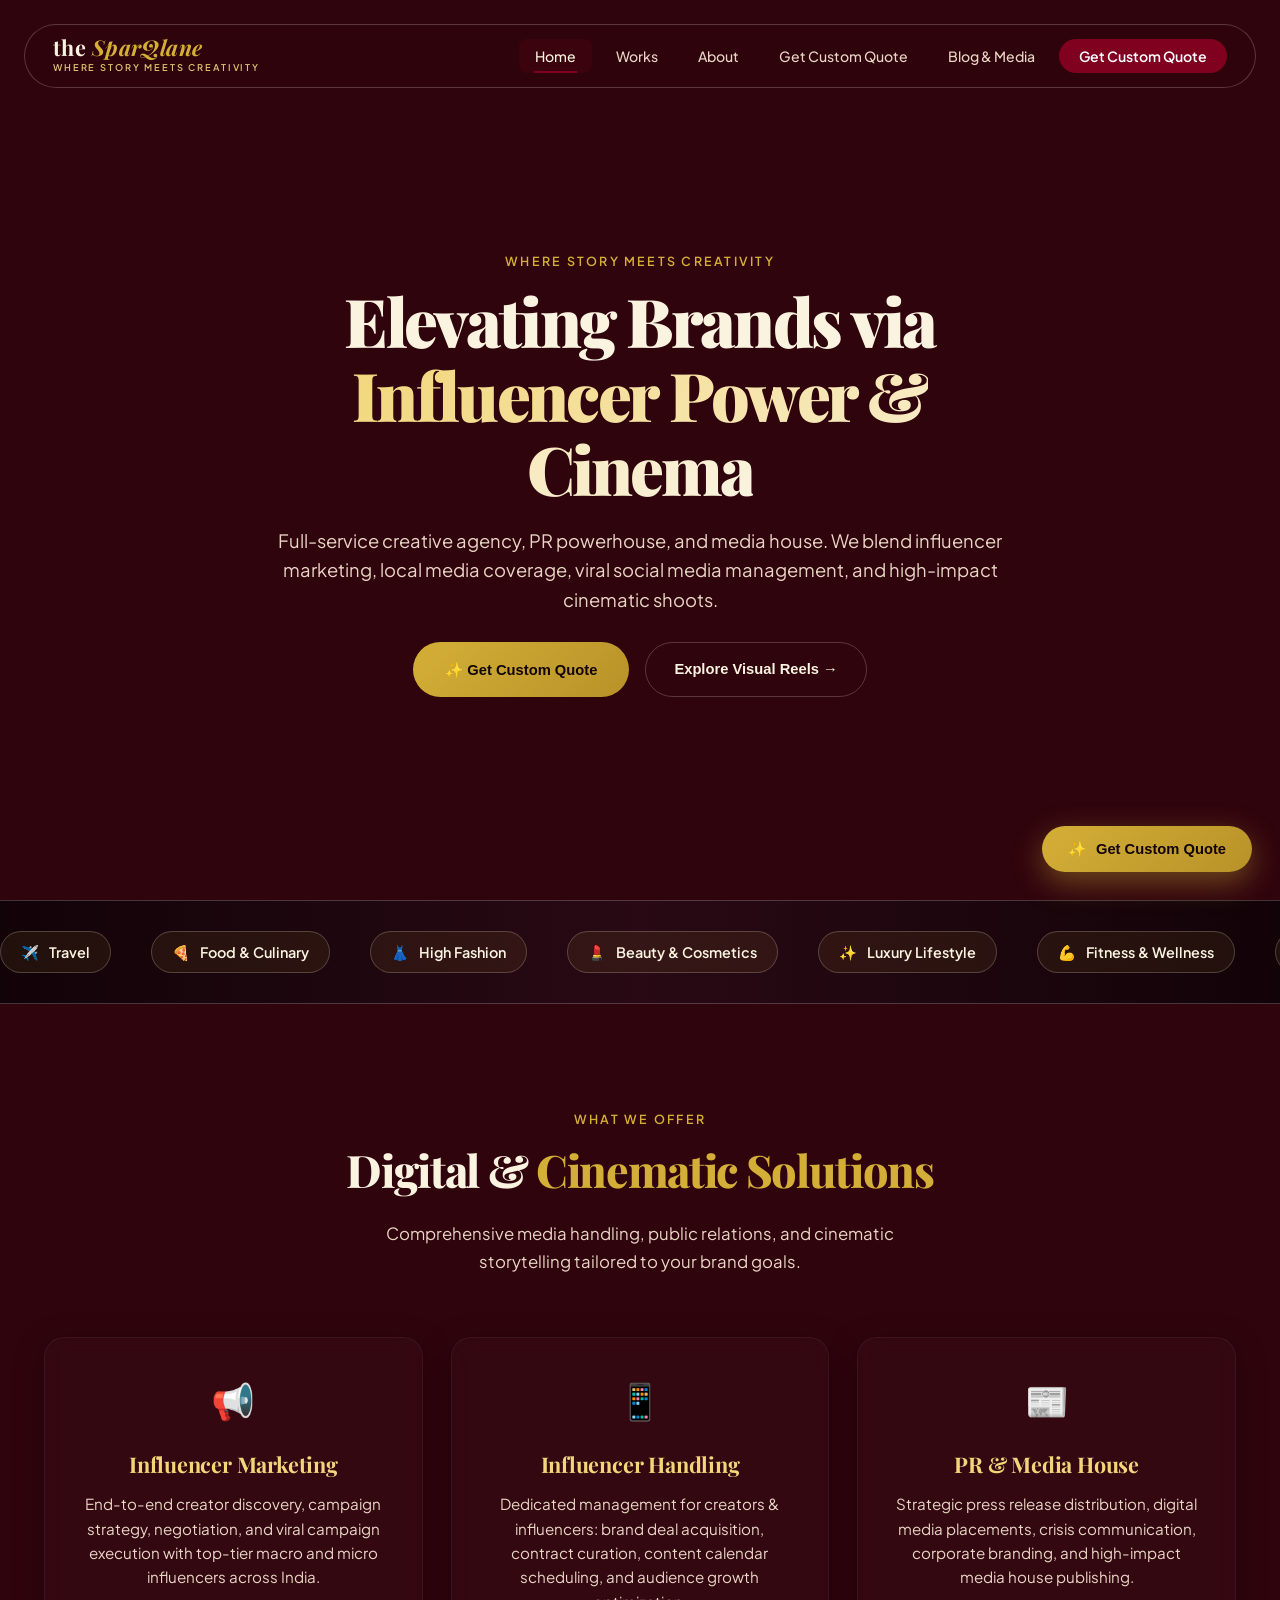
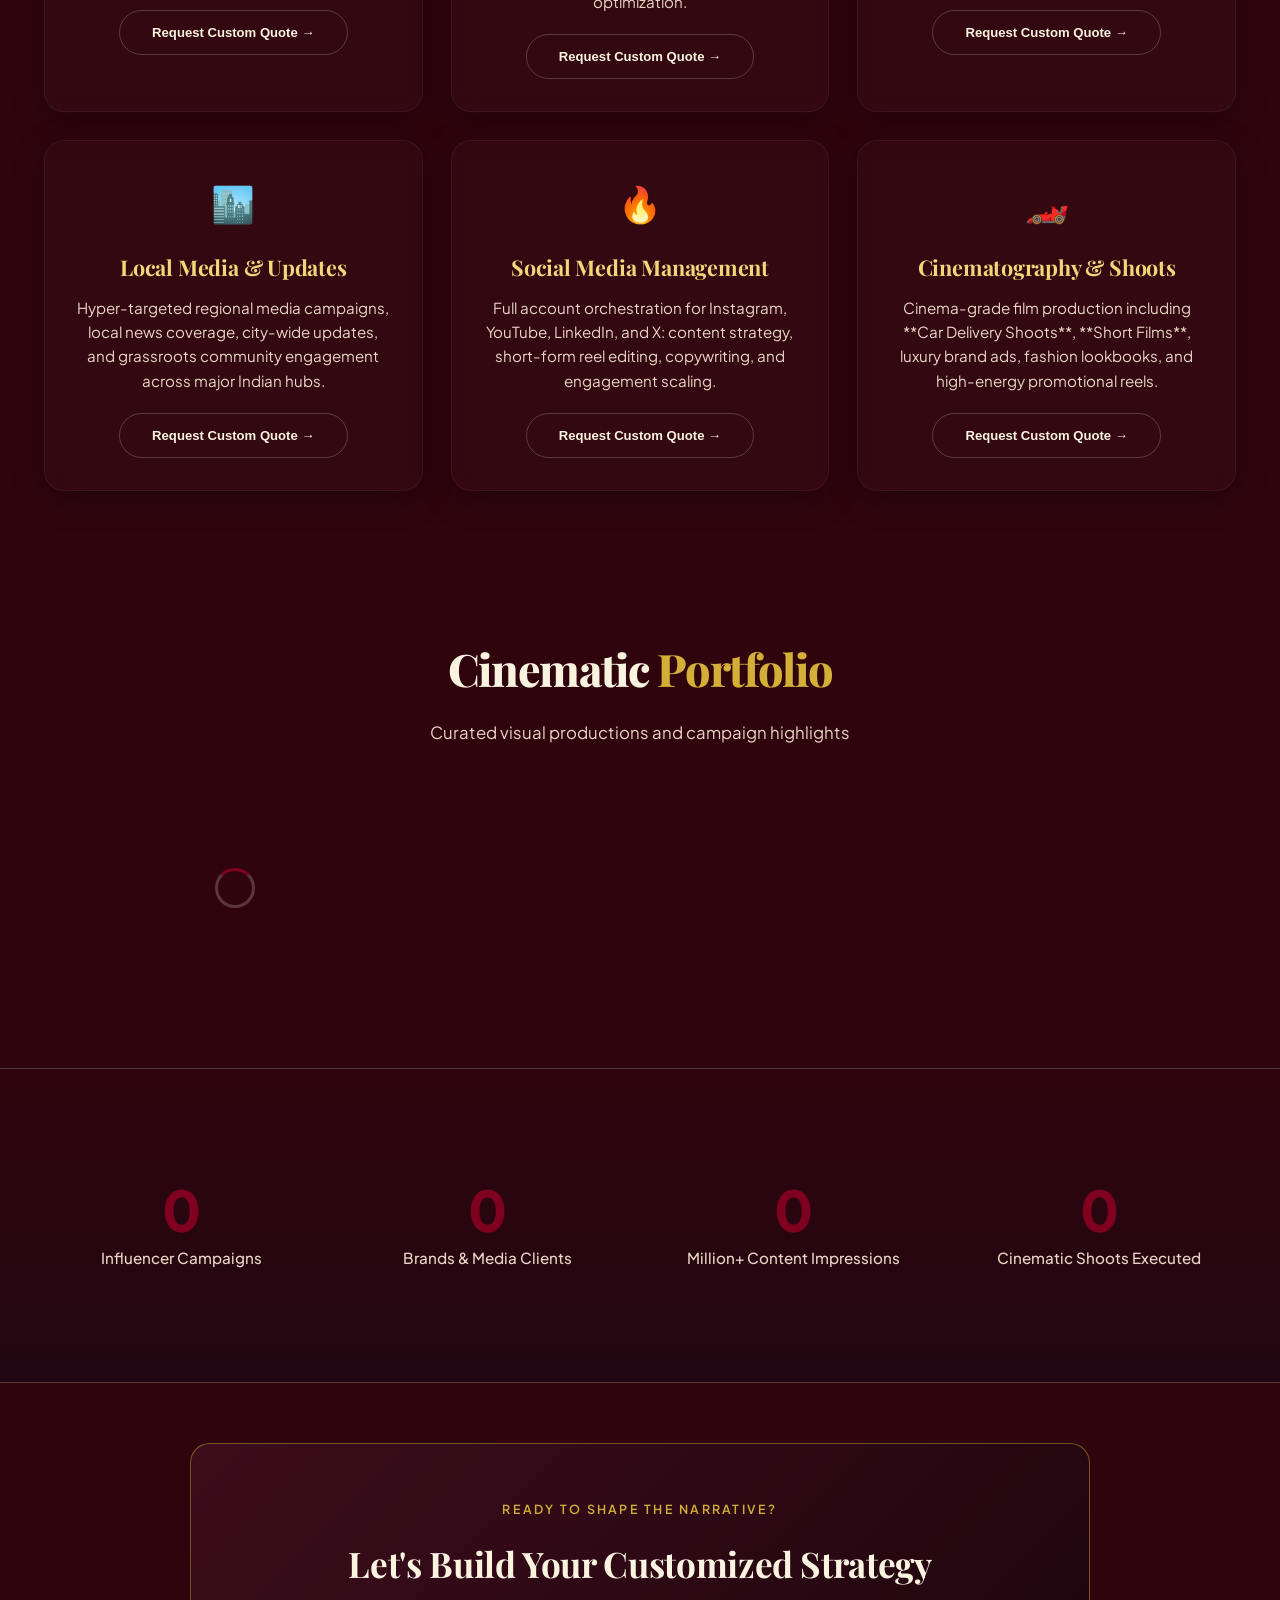
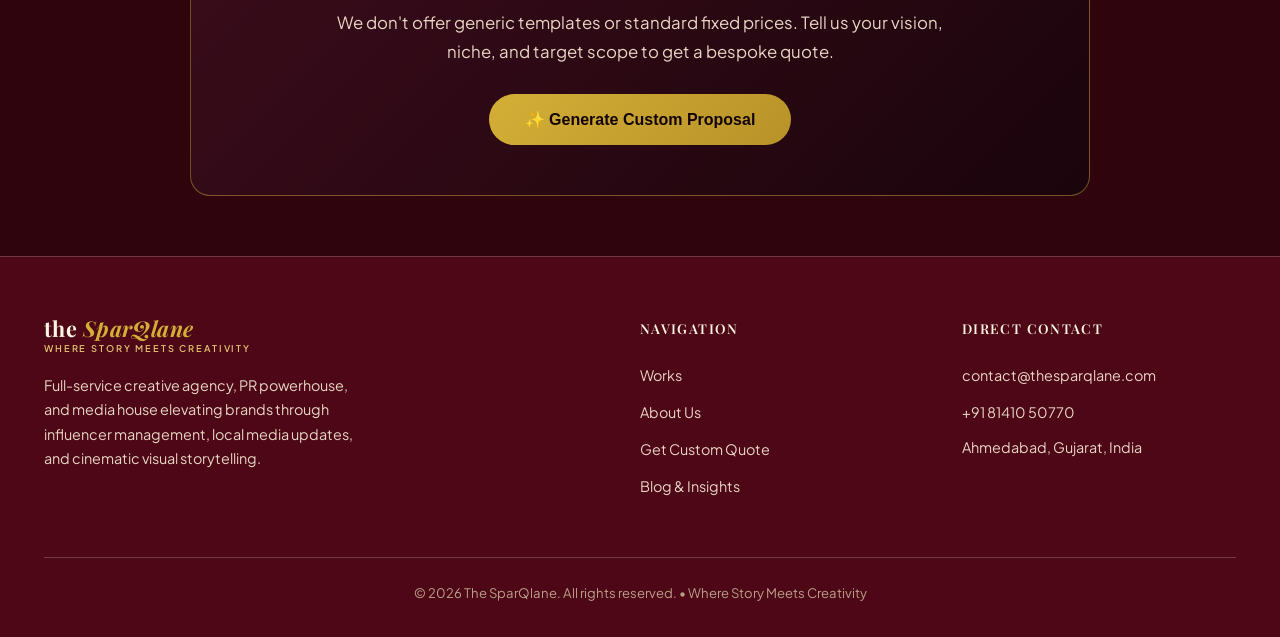
==== frontend/index.html @ 0a9a94c7 "Upgrade website to The SparQlane: Maroon & Beige theme, single category quote builder, rate limiting" ====
<!DOCTYPE html>
<html lang="en">

<head>
    <meta charset="UTF-8">
    <meta name="viewport" content="width=device-width, initial-scale=1.0">
    <title>The SparQlane — Influencer Marketing, PR, Media House & Cinematic Studio</title>
    <meta name="description"
        content="The SparQlane — Where Story Meets Creativity. Premier agency for Influencer Marketing, PR, Media House coverage, Local Media Updates, Social Media Management, and Cinematic Shoots (Car Delivery, Short Films).">
    <link rel="stylesheet" href="css/style.css">

    <!-- Favicon & App Icons -->
    <link rel="icon" type="image/x-icon" href="favicon.ico">
    <link rel="icon" type="image/png" sizes="16x16" href="img/favicon-16x16.png">
    <link rel="icon" type="image/png" sizes="32x32" href="img/favicon-32x32.png">

    <!-- Open Graph / Facebook -->
    <meta property="og:type" content="website">
    <meta property="og:url" content="https://thesparqlane.com/">
    <meta property="og:title" content="The SparQlane — Where Story Meets Creativity">
    <meta property="og:description" content="Premier agency for Influencer Marketing, PR, Media House coverage, Local Media Updates, Social Media Management, and Cinematic Shoots.">

    <!-- Schema.org JSON-LD structured data for The SparQlane -->
    <script type="application/ld+json">
    {
      "@context": "https://schema.org",
      "@type": "MarketingAgency",
      "name": "The SparQlane",
      "alternateName": "where story meets creativity",
      "url": "https://thesparqlane.com/",
      "telephone": "+918141050770",
      "priceRange": "$$$",
      "address": {
        "@type": "PostalAddress",
        "addressLocality": "Ahmedabad",
        "addressRegion": "Gujarat",
        "addressCountry": "IN"
      },
      "sameAs": [
        "https://instagram.com/thesparqlane",
        "https://youtube.com/thesparqlane",
        "https://x.com/thesparqlane"
      ]
    }
    </script>
</head>

<body>

    <!-- Scroll Progress Bar -->
    <div class="scroll-progress-bar" id="scroll-progress"></div>

    <!-- ── Navbar ──────────────────────────────────────────────────────────── -->
    <nav class="navbar" id="navbar">
        <div class="container">
            <a href="index.html" class="nav-logo">
                <div class="nav-logo-text">
                    <span class="brand-name-title">the <span>SparQlane</span></span>
                    <span class="brand-tagline-micro">WHERE STORY MEETS CREATIVITY</span>
                </div>
            </a>
            <button class="nav-toggle" id="nav-toggle" aria-label="Toggle navigation menu" aria-expanded="false">
                <span></span><span></span><span></span>
            </button>
            <ul class="nav-links" id="nav-links">
                <li><a href="index.html" class="active">Home</a></li>
                <li><a href="works.html">Works</a></li>
                <li><a href="about.html">About</a></li>
                <li><a href="pricing.html">Get Custom Quote</a></li>
                <li><a href="blog.html">Blog & Media</a></li>
                <li><a href="#" onclick="openQuoteModal(); return false;" class="nav-cta btn-glow-pulse">Get Custom Quote</a></li>
            </ul>
        </div>
    </nav>

    <!-- ── Hero Section ───────────────────────────────────────────────────── -->
    <section class="hero">
        <div class="hero-content animate-entrance stagger-1">
            <div class="tagline-sub animate-entrance stagger-2" style="margin-bottom: 12px;">WHERE STORY MEETS CREATIVITY</div>
            <h1 class="animate-entrance stagger-3" style="font-size: clamp(2.4rem, 5.5vw, 4.2rem); margin-bottom: 20px;">
                Elevating Brands via <span class="gradient-text" style="background: linear-gradient(135deg, var(--gold-bright), var(--text-primary)); -webkit-background-clip: text; -webkit-text-fill-color: transparent;">Influencer Power & Cinema</span>
            </h1>
            <p class="setting-tagline animate-entrance stagger-4" style="max-width: 780px; margin: 0 auto 28px; font-size: 1.15rem; color: var(--text-secondary);">
                Full-service creative agency, PR powerhouse, and media house. We blend influencer marketing, local media coverage, viral social media management, and high-impact cinematic shoots.
            </p>

            <div class="hero-buttons animate-entrance stagger-5" style="display:flex; gap:16px; justify-content:center; flex-wrap:wrap;">
                <button onclick="openQuoteModal()" class="btn btn-primary btn-glow-pulse" style="background: linear-gradient(135deg, var(--gold), #b89228); color:#120308; font-weight:700; padding: 14px 32px; border-radius: 40px;">
                    ✨ Get Custom Quote
                </button>
                <a href="works.html" class="btn btn-secondary" style="border-radius: 40px; padding: 14px 28px; border-color: var(--border);">
                    Explore Visual Reels →
                </a>
            </div>
        </div>
    </section>

    <!-- ── Niche Marquee Ticker ───────────────────────────────────────────── -->
    <div class="niche-ticker-section">
        <div class="niche-ticker-track">
            <div class="niche-pill-item"><span class="niche-pill-icon">✈️</span> Travel</div>
            <div class="niche-pill-item"><span class="niche-pill-icon">🍕</span> Food & Culinary</div>
            <div class="niche-pill-item"><span class="niche-pill-icon">👗</span> High Fashion</div>
            <div class="niche-pill-item"><span class="niche-pill-icon">💄</span> Beauty & Cosmetics</div>
            <div class="niche-pill-item"><span class="niche-pill-icon">✨</span> Luxury Lifestyle</div>
            <div class="niche-pill-item"><span class="niche-pill-icon">💪</span> Fitness & Wellness</div>
            <div class="niche-pill-item"><span class="niche-pill-icon">💼</span> Corporate & Business</div>
            <div class="niche-pill-item"><span class="niche-pill-icon">🏛️</span> History & Heritage</div>
            <div class="niche-pill-item"><span class="niche-pill-icon">🏎️</span> Car Delivery Shoots</div>
            <div class="niche-pill-item"><span class="niche-pill-icon">🍿</span> Short Films</div>
            <!-- Duplicate for continuous marquee -->
            <div class="niche-pill-item"><span class="niche-pill-icon">✈️</span> Travel</div>
            <div class="niche-pill-item"><span class="niche-pill-icon">🍕</span> Food & Culinary</div>
            <div class="niche-pill-item"><span class="niche-pill-icon">👗</span> High Fashion</div>
            <div class="niche-pill-item"><span class="niche-pill-icon">💄</span> Beauty & Cosmetics</div>
            <div class="niche-pill-item"><span class="niche-pill-icon">✨</span> Luxury Lifestyle</div>
            <div class="niche-pill-item"><span class="niche-pill-icon">💪</span> Fitness & Wellness</div>
            <div class="niche-pill-item"><span class="niche-pill-icon">💼</span> Corporate & Business</div>
            <div class="niche-pill-item"><span class="niche-pill-icon">🏛️</span> History & Heritage</div>
            <div class="niche-pill-item"><span class="niche-pill-icon">🏎️</span> Car Delivery Shoots</div>
            <div class="niche-pill-item"><span class="niche-pill-icon">🍿</span> Short Films</div>
        </div>
    </div>

    <!-- ── Services Section ───────────────────────────────────────────────── -->
    <section class="section" id="services-section">
        <div class="container">
            <div style="text-align:center; max-width:700px; margin: 0 auto 50px;">
                <span class="tagline-sub">WHAT WE OFFER</span>
                <h2 class="section-title fade-in">Digital & <span class="accent-text" style="color:var(--gold);">Cinematic Solutions</span></h2>
                <p class="section-subtitle fade-in">Comprehensive media handling, public relations, and cinematic storytelling tailored to your brand goals.</p>
            </div>

            <div class="workflow-grid" style="display:grid; grid-template-columns: repeat(auto-fit, minmax(320px, 1fr)); gap: 28px;">
                
                <div class="workflow-card glass-card fade-in" style="background: var(--bg-card); border: 1px solid var(--border); padding: 32px; border-radius: var(--radius-lg); position:relative;">
                    <div style="font-size: 2.2rem; margin-bottom: 16px;">📢</div>
                    <h3 style="font-size: 1.35rem; color: var(--gold-bright); margin-bottom: 10px;">Influencer Marketing</h3>
                    <p style="color: var(--text-secondary); font-size: 0.95rem; line-height: 1.6;">
                        End-to-end creator discovery, campaign strategy, negotiation, and viral campaign execution with top-tier macro and micro influencers across India.
                    </p>
                    <button onclick="openQuoteModal('Influencer Marketing')" class="btn btn-secondary" style="margin-top: 20px; font-size: 0.82rem; border-color: var(--border);">Request Custom Quote →</button>
                </div>

                <div class="workflow-card glass-card fade-in" style="background: var(--bg-card); border: 1px solid var(--border); padding: 32px; border-radius: var(--radius-lg);">
                    <div style="font-size: 2.2rem; margin-bottom: 16px;">📱</div>
                    <h3 style="font-size: 1.35rem; color: var(--gold-bright); margin-bottom: 10px;">Influencer Handling</h3>
                    <p style="color: var(--text-secondary); font-size: 0.95rem; line-height: 1.6;">
                        Dedicated management for creators & influencers: brand deal acquisition, contract curation, content calendar scheduling, and audience growth optimization.
                    </p>
                    <button onclick="openQuoteModal('Influencer Handling')" class="btn btn-secondary" style="margin-top: 20px; font-size: 0.82rem; border-color: var(--border);">Request Custom Quote →</button>
                </div>

                <div class="workflow-card glass-card fade-in" style="background: var(--bg-card); border: 1px solid var(--border); padding: 32px; border-radius: var(--radius-lg);">
                    <div style="font-size: 2.2rem; margin-bottom: 16px;">📰</div>
                    <h3 style="font-size: 1.35rem; color: var(--gold-bright); margin-bottom: 10px;">PR & Media House</h3>
                    <p style="color: var(--text-secondary); font-size: 0.95rem; line-height: 1.6;">
                        Strategic press release distribution, digital media placements, crisis communication, corporate branding, and high-impact media house publishing.
                    </p>
                    <button onclick="openQuoteModal('PR & Media House')" class="btn btn-secondary" style="margin-top: 20px; font-size: 0.82rem; border-color: var(--border);">Request Custom Quote →</button>
                </div>

                <div class="workflow-card glass-card fade-in" style="background: var(--bg-card); border: 1px solid var(--border); padding: 32px; border-radius: var(--radius-lg);">
                    <div style="font-size: 2.2rem; margin-bottom: 16px;">🏙️</div>
                    <h3 style="font-size: 1.35rem; color: var(--gold-bright); margin-bottom: 10px;">Local Media & Updates</h3>
                    <p style="color: var(--text-secondary); font-size: 0.95rem; line-height: 1.6;">
                        Hyper-targeted regional media campaigns, local news coverage, city-wide updates, and grassroots community engagement across major Indian hubs.
                    </p>
                    <button onclick="openQuoteModal('Local Media & Local Updates')" class="btn btn-secondary" style="margin-top: 20px; font-size: 0.82rem; border-color: var(--border);">Request Custom Quote →</button>
                </div>

                <div class="workflow-card glass-card fade-in" style="background: var(--bg-card); border: 1px solid var(--border); padding: 32px; border-radius: var(--radius-lg);">
                    <div style="font-size: 2.2rem; margin-bottom: 16px;">🔥</div>
                    <h3 style="font-size: 1.35rem; color: var(--gold-bright); margin-bottom: 10px;">Social Media Management</h3>
                    <p style="color: var(--text-secondary); font-size: 0.95rem; line-height: 1.6;">
                        Full account orchestration for Instagram, YouTube, LinkedIn, and X: content strategy, short-form reel editing, copywriting, and engagement scaling.
                    </p>
                    <button onclick="openQuoteModal('Social Media Management')" class="btn btn-secondary" style="margin-top: 20px; font-size: 0.82rem; border-color: var(--border);">Request Custom Quote →</button>
                </div>

                <div class="workflow-card glass-card fade-in" style="background: var(--bg-card); border: 1px solid var(--border); padding: 32px; border-radius: var(--radius-lg);">
                    <div style="font-size: 2.2rem; margin-bottom: 16px;">🏎️</div>
                    <h3 style="font-size: 1.35rem; color: var(--gold-bright); margin-bottom: 10px;">Cinematography & Shoots</h3>
                    <p style="color: var(--text-secondary); font-size: 0.95rem; line-height: 1.6;">
                        Cinema-grade film production including **Car Delivery Shoots**, **Short Films**, luxury brand ads, fashion lookbooks, and high-energy promotional reels.
                    </p>
                    <button onclick="openQuoteModal('Cinematography Shoot')" class="btn btn-secondary" style="margin-top: 20px; font-size: 0.82rem; border-color: var(--border);">Request Custom Quote →</button>
                </div>

            </div>
        </div>
    </section>

    <!-- ── Featured Portfolio ─────────────────────────────────────────────── -->
    <section class="section" id="featured-section" style="padding-top: 40px;">
        <div class="container">
            <h2 class="section-title fade-in">Cinematic <span class="accent-text" style="color:var(--gold);">Portfolio</span></h2>
            <p class="section-subtitle fade-in">Curated visual productions and campaign highlights</p>
            <div class="featured-grid" id="featured-grid">
                <div class="loading">
                    <div class="spinner"></div>
                </div>
            </div>
        </div>
    </section>

    <!-- ── Agency Performance Impact ──────────────────────────────────────── -->
    <section class="stats-section section" style="padding: 80px 0; background: linear-gradient(180deg, var(--bg-primary), #200711);">
        <div class="container">
            <div class="stats-grid">
                <div class="stat-item fade-in">
                    <div class="stat-number" data-target="250">0</div>
                    <div class="stat-label">Influencer Campaigns</div>
                </div>
                <div class="stat-item fade-in">
                    <div class="stat-number" data-target="180">0</div>
                    <div class="stat-label">Brands & Media Clients</div>
                </div>
                <div class="stat-item fade-in">
                    <div class="stat-number" data-target="15">0</div>
                    <div class="stat-label">Million+ Content Impressions</div>
                </div>
                <div class="stat-item fade-in">
                    <div class="stat-number" data-target="100">0</div>
                    <div class="stat-label">Cinematic Shoots Executed</div>
                </div>
            </div>
        </div>
    </section>

    <!-- ── Custom Quote CTA Banner ────────────────────────────────────────── -->
    <section class="section" style="padding: 60px 0;">
        <div class="container">
            <div class="quote-card-builder" style="text-align: center; max-width: 900px; margin: 0 auto; background: linear-gradient(135deg, rgba(65,16,32,0.8), rgba(24,5,12,0.9)); border: 1px solid var(--border-light); padding: 50px 30px;">
                <span class="tagline-sub">READY TO SHAPE THE NARRATIVE?</span>
                <h2 style="font-size: 2.2rem; color: var(--text-primary); margin: 12px 0 16px;">Let's Build Your Customized Strategy</h2>
                <p style="color: var(--text-secondary); max-width: 620px; margin: 0 auto 28px; font-size: 1.05rem;">
                    We don't offer generic templates or standard fixed prices. Tell us your vision, niche, and target scope to get a bespoke quote.
                </p>
                <button onclick="openQuoteModal()" class="btn btn-primary btn-glow-pulse" style="background: linear-gradient(135deg, var(--gold), #b89228); color:#120308; font-weight:700; font-size: 1rem; padding: 16px 36px; border-radius: 50px;">
                    ✨ Generate Custom Proposal
                </button>
            </div>
        </div>
    </section>

    <!-- ── Lightbox ───────────────────────────────────────────────────────── -->
    <div class="lightbox" id="lightbox">
        <button class="lightbox-close" onclick="closeLightbox()">✕</button>
        <div class="lightbox-content">
            <iframe id="lightbox-iframe" src="" allowfullscreen
                allow="accelerometer; autoplay; clipboard-write; encrypted-media; gyroscope; picture-in-picture">
            </iframe>
        </div>
    </div>

    <!-- ── Footer ─────────────────────────────────────────────────────────── -->
    <footer class="footer">
        <div class="container">
            <div class="footer-grid">
                <div class="footer-brand">
                    <a href="index.html" class="nav-logo">
                        <div class="nav-logo-text">
                            <span class="brand-name-title">the <span>SparQlane</span></span>
                            <span class="brand-tagline-micro">WHERE STORY MEETS CREATIVITY</span>
                        </div>
                    </a>
                    <p class="setting-about_text" style="margin-top: 16px;">
                        Full-service creative agency, PR powerhouse, and media house elevating brands through influencer management, local media updates, and cinematic visual storytelling.
                    </p>
                </div>
                <div>
                    <h4>Navigation</h4>
                    <ul class="footer-links">
                        <li><a href="works.html">Works</a></li>
                        <li><a href="about.html">About Us</a></li>
                        <li><a href="pricing.html">Get Custom Quote</a></li>
                        <li><a href="blog.html">Blog & Insights</a></li>
                    </ul>
                </div>
                <div>
                    <h4>Direct Contact</h4>
                    <ul class="footer-links">
                        <li><a href="mailto:contact@thesparqlane.com" class="setting-email">contact@thesparqlane.com</a></li>
                        <li><a href="tel:+918141050770" class="setting-phone">+91 81410 50770</a></li>
                        <li class="setting-location" style="color: var(--text-secondary); font-size: 0.9rem;">Ahmedabad, Gujarat, India</li>
                    </ul>
                </div>
            </div>
            <div class="footer-bottom">
                &copy; 2026 <span class="setting-site_name">The SparQlane</span>. All rights reserved. • Where Story Meets Creativity
            </div>
        </div>
    </footer>

    <!-- ── Scripts ─────────────────────────────────────────────────────────── -->
    <script src="js/api.js"></script>
    <script src="js/gallery.js"></script>
    <script>
        window.addEventListener("scroll", () => {
            const scrollProgress = document.getElementById("scroll-progress");
            if (scrollProgress) {
                const totalHeight = document.documentElement.scrollHeight - window.innerHeight;
                if (totalHeight > 0) {
                    scrollProgress.style.width = ((window.scrollY / totalHeight) * 100) + "%";
                }
            }
            document.getElementById("navbar").classList.toggle("scrolled", window.scrollY > 50);
        });

        const navToggle = document.getElementById("nav-toggle");
        const navLinks = document.getElementById("nav-links");
        navToggle.addEventListener("click", () => {
            navToggle.classList.toggle("active");
            navLinks.classList.toggle("open");
        });

        const observer = new IntersectionObserver(
            (entries) => entries.forEach((e) => {
                if (e.isIntersecting) { e.target.classList.add("visible"); observer.unobserve(e.target); }
            }),
            { threshold: 0.15 }
        );
        document.querySelectorAll(".fade-in, .fade-in-left, .fade-in-right").forEach((el) => observer.observe(el));
    </script>
</body>

</html>
---- frontend/css/style.css ----
/* ═══════════════════════════════════════════════════════════════════════════════
   THE SPARQLANE — Creative Agency, PR & Media House
   WHERE STORY MEETS CREATIVITY
   Color Palette: Deep Rich Maroon (#30040D / #4D0717) + Soft Warm Beige (#F5EBE0 / #FAF3E0) + Champagne Gold (#D4AF37)
   Fonts: Playfair Display & Plus Jakarta Sans (Google Fonts)
   ═══════════════════════════════════════════════════════════════════════════════ */

@import url('https://fonts.googleapis.com/css2?family=Playfair+Display:ital,wght@0,400;0,600;0,700;0,800;1,400;1,600&family=Plus+Jakarta+Sans:ital,wght@0,300;0,400;0,500;0,600;0,700;0,800;1,400&family=Outfit:wght@400;600;700&display=swap');

/* ── CSS Custom Properties ─────────────────────────────────────────────────── */
:root {
    --bg-primary: #30040D;
    --bg-secondary: #4D0717;
    --bg-card: rgba(77, 7, 23, 0.75);
    --bg-card-hover: rgba(105, 12, 33, 0.9);
    --bg-glass: rgba(48, 4, 13, 0.92);
    --text-primary: #FAF3E0;
    --text-secondary: #E8D5C4;
    --text-muted: #BC9F88;
    --accent: #800020;
    --accent-hover: #9E0A2D;
    --accent-glow: rgba(128, 0, 32, 0.4);
    --accent-subtle: rgba(128, 0, 32, 0.15);
    --beige: #F5EBE0;
    --beige-light: #FAF3E0;
    --beige-muted: #D9C3B0;
    --gold: #D4AF37;
    --gold-bright: #F2D679;
    --gold-glow: rgba(212, 175, 55, 0.35);
    --gold-subtle: rgba(212, 175, 55, 0.12);
    --border: rgba(245, 235, 224, 0.22);
    --border-light: rgba(212, 175, 55, 0.45);
    --success: #10b981;
    --error: #ef4444;
    --radius-sm: 8px;
    --radius-md: 14px;
    --radius-lg: 20px;
    --radius-xl: 28px;
    --shadow-sm: 0 4px 14px rgba(0,0,0,0.4);
    --shadow-md: 0 12px 40px rgba(0,0,0,0.6);
    --shadow-lg: 0 20px 60px rgba(0,0,0,0.75);
    --shadow-glow: 0 0 35px rgba(212, 175, 55, 0.2);
    --transition: 0.3s cubic-bezier(0.4, 0, 0.2, 1);
    --transition-fast: 0.15s ease;
    --max-width: 1240px;
    --nav-height: 88px;

    /* Secondary highlights */
    --secondary-accent: #F5EBE0;
    --secondary-accent-glow: rgba(245, 235, 224, 0.25);
}

/* ── Reset & Base ──────────────────────────────────────────────────────────── */
*, *::before, *::after {
    margin: 0;
    padding: 0;
    box-sizing: border-box;
}

html {
    scroll-behavior: smooth;
    font-size: 16px;
    -webkit-font-smoothing: antialiased;
    -moz-osx-font-smoothing: grayscale;
}

body {
    font-family: 'Plus Jakarta Sans', -apple-system, BlinkMacSystemFont, sans-serif;
    background: var(--bg-primary);
    color: var(--text-primary);
    line-height: 1.7;
    overflow-x: hidden;
    min-height: 100vh;
}

h1, h2, h3, h4, h5, h6, .section-title, .nav-logo {
    font-family: 'Playfair Display', 'Outfit', serif;
    letter-spacing: -0.01em;
}

.tagline-sub {
    font-family: 'Plus Jakarta Sans', sans-serif;
    letter-spacing: 0.18em;
    text-transform: uppercase;
    font-size: 0.78rem;
    font-weight: 600;
    color: var(--gold);
}

a {
    color: var(--accent);
    text-decoration: none;
    transition: color var(--transition-fast);
}

a:hover {
    color: var(--accent-hover);
}

img {
    max-width: 100%;
    height: auto;
    display: block;
}

/* ── Scrollbar ─────────────────────────────────────────────────────────────── */
::-webkit-scrollbar {
    width: 8px;
}
::-webkit-scrollbar-track {
    background: var(--bg-primary);
}
::-webkit-scrollbar-thumb {
    background: var(--border-light);
    border-radius: 4px;
}
::-webkit-scrollbar-thumb:hover {
    background: var(--text-muted);
}

/* ── Utility Classes ──────────────────────────────────────────────────────── */
.container {
    max-width: var(--max-width);
    margin: 0 auto;
    padding: 0 24px;
}

.section {
    padding: 100px 0;
}

.section-title {
    font-size: clamp(1.8rem, 4vw, 2.8rem);
    font-weight: 800;
    text-align: center;
    margin-bottom: 12px;
    letter-spacing: -0.03em;
}

.section-subtitle {
    text-align: center;
    color: var(--text-secondary);
    font-size: 1.05rem;
    margin-bottom: 60px;
    max-width: 600px;
    margin-left: auto;
    margin-right: auto;
}

.accent-text {
    color: var(--accent);
}

.gradient-text {
    background: linear-gradient(135deg, var(--accent), var(--secondary-accent));
    -webkit-background-clip: text;
    background-clip: text;
    -webkit-text-fill-color: transparent;
}

/* ── Fade-in Animation ─────────────────────────────────────────────────────── */
.fade-in {
    opacity: 0;
    transform: translateY(30px);
    transition: opacity 0.8s ease, transform 0.8s ease;
}

.fade-in.visible {
    opacity: 1;
    transform: translateY(0);
}

.fade-in-left {
    opacity: 0;
    transform: translateX(-40px);
    transition: opacity 0.8s ease, transform 0.8s ease;
}

.fade-in-left.visible {
    opacity: 1;
    transform: translateX(0);
}

.fade-in-right {
    opacity: 0;
    transform: translateX(40px);
    transition: opacity 0.8s ease, transform 0.8s ease;
}

.fade-in-right.visible {
    opacity: 1;
    transform: translateX(0);
}

/* ── Navbar ────────────────────────────────────────────────────────────────── */
.navbar {
    position: fixed;
    top: 24px;
    left: 50%;
    transform: translateX(-50%);
    width: calc(100% - 48px);
    max-width: var(--max-width);
    height: 64px;
    background: var(--bg-glass);
    backdrop-filter: blur(24px);
    -webkit-backdrop-filter: blur(24px);
    border: 1px solid var(--border);
    border-radius: 9999px;
    z-index: 1000;
    transition: all var(--transition);
}

.navbar.scrolled {
    background: var(--bg-glass);
    box-shadow: var(--shadow-md);
    border-color: var(--border-light);
}

.navbar .container {
    display: flex;
    align-items: center;
    justify-content: space-between;
    height: 100%;
    width: 100%;
    padding: 0 28px;
}

.nav-logo {
    font-size: 1.3rem;
    font-weight: 800;
    letter-spacing: 0.06em;
    color: var(--text-primary);
    display: flex;
    align-items: center;
    gap: 8px;
}

.nav-logo .logo-accent {
    color: var(--accent);
}

.nav-logo-icon {
    width: 32px;
    height: 32px;
    background: var(--accent);
    border-radius: var(--radius-sm);
    display: flex;
    align-items: center;
    justify-content: center;
    font-size: 0.9rem;
    color: var(--bg-primary);
    font-weight: 900;
}

.nav-logo-img {
    height: 44px; /* Balanced for brand logo next to text */
    width: auto;
    object-fit: contain;
    display: block;
    transition: transform var(--transition);
}

.nav-logo:hover .nav-logo-img {
    transform: scale(1.04);
}

.nav-links {
    display: flex;
    align-items: center;
    gap: 8px;
    list-style: none;
}

.nav-links a {
    color: var(--text-secondary);
    font-size: 0.88rem;
    font-weight: 500;
    padding: 8px 16px;
    border-radius: var(--radius-sm);
    transition: all var(--transition-fast);
    position: relative;
}

.nav-links a:hover,
.nav-links a.active {
    color: var(--text-primary);
    background: var(--accent-subtle);
}

.nav-links a.nav-cta {
    background: var(--accent);
    color: #ffffff;
    font-weight: 600;
    padding: 8px 20px;
    border-radius: 9999px;
}

.nav-links a.nav-cta:hover {
    background: var(--accent-hover);
    color: var(--bg-primary);
}

/* Mobile menu toggle */
.nav-toggle {
    display: none;
    flex-direction: column;
    gap: 5px;
    background: none;
    border: none;
    cursor: pointer;
    padding: 8px;
}

.nav-toggle span {
    display: block;
    width: 24px;
    height: 2px;
    background: var(--text-primary);
    border-radius: 2px;
    transition: all var(--transition);
}

.nav-toggle.active span:nth-child(1) {
    transform: rotate(45deg) translate(5px, 5px);
}
.nav-toggle.active span:nth-child(2) {
    opacity: 0;
}
.nav-toggle.active span:nth-child(3) {
    transform: rotate(-45deg) translate(5px, -5px);
}

/* ── Hero Section ──────────────────────────────────────────────────────────── */
.hero {
    min-height: 100vh;
    display: flex;
    align-items: center;
    justify-content: center;
    text-align: center;
    padding: calc(var(--nav-height) + 40px) 24px 80px;
    position: relative;
    overflow: hidden;
}

.hero::before {
    content: '';
    position: absolute;
    top: -50%;
    left: -50%;
    width: 200%;
    height: 200%;
    background: radial-gradient(circle at 50% 50%, rgba(229, 184, 66, 0.05) 0%, transparent 60%);
    pointer-events: none;
    display: none; /* Removed generic AI glow */
}

@keyframes heroGlow {
    0%   { transform: translate(0, 0) scale(1); opacity: 0.4; }
    100% { transform: translate(-5%, 5%) scale(1.1); opacity: 0.6; }
}

.hero-content {
    position: relative;
    z-index: 1;
    max-width: 800px;
}

.hero-badge {
    display: inline-flex;
    align-items: center;
    gap: 8px;
    padding: 8px 20px;
    background: var(--accent-subtle);
    border: 1px solid var(--border);
    border-radius: 100px;
    font-size: 0.85rem;
    font-weight: 500;
    color: var(--accent);
    margin-bottom: 32px;
}

.hero-badge::before {
    content: '';
    width: 8px;
    height: 8px;
    background: var(--accent);
    border-radius: 50%;
    animation: pulse 2s ease-in-out infinite;
}

@keyframes pulse {
    0%, 100% { opacity: 1; transform: scale(1); }
    50%      { opacity: 0.5; transform: scale(1.5); }
}

.hero h1 {
    font-size: clamp(2.5rem, 6vw, 4.5rem);
    font-weight: 900;
    line-height: 1.1;
    letter-spacing: -0.04em;
    margin-bottom: 20px;
}

.hero p {
    font-size: clamp(1rem, 2vw, 1.25rem);
    color: var(--text-secondary);
    margin-bottom: 16px;
    line-height: 1.6;
}

.hero-tags {
    display: flex;
    align-items: center;
    justify-content: center;
    gap: 16px;
    margin-bottom: 40px;
    flex-wrap: wrap;
}

.hero-tags span {
    font-size: 0.9rem;
    color: var(--text-secondary);
    font-weight: 500;
}

.hero-tags .dot {
    width: 4px;
    height: 4px;
    background: var(--accent);
    border-radius: 50%;
}

.hero-showreel {
    margin: 48px auto 40px;
    max-width: 720px;
    border-radius: var(--radius-lg);
    overflow: hidden;
    box-shadow: var(--shadow-lg), var(--shadow-glow);
    border: 1px solid var(--border-light);
    aspect-ratio: 16 / 9;
}

.hero-showreel iframe {
    width: 100%;
    height: 100%;
    border: none;
}

.hero-buttons {
    display: flex;
    gap: 16px;
    justify-content: center;
    flex-wrap: wrap;
}

/* ── Buttons ───────────────────────────────────────────────────────────────── */
.btn {
    display: inline-flex;
    align-items: center;
    justify-content: center;
    gap: 8px;
    padding: 14px 32px;
    font-family: 'Inter', sans-serif;
    font-size: 0.92rem;
    font-weight: 600;
    border-radius: 9999px;
    border: none;
    cursor: pointer;
    transition: all var(--transition);
    text-decoration: none;
    white-space: nowrap;
}

.btn-primary {
    background: var(--accent);
    color: #ffffff;
}

.btn-primary:hover {
    background: var(--accent-hover);
    color: #ffffff;
    transform: translateY(-2px);
    box-shadow: 0 8px 24px var(--accent-glow);
}

.btn-secondary {
    background: transparent;
    color: var(--text-primary);
    border: 1px solid var(--border-light);
}

.btn-secondary:hover {
    border-color: var(--accent);
    color: var(--accent);
    transform: translateY(-2px);
}

.btn-sm {
    padding: 8px 18px;
    font-size: 0.82rem;
}

.btn-danger {
    background: var(--error);
    color: white;
}

.btn-danger:hover {
    background: #dc2626;
}

/* ── Featured Videos ───────────────────────────────────────────────────────── */
.featured-grid {
    display: grid;
    grid-template-columns: repeat(auto-fill, minmax(340px, 1fr));
    gap: 24px;
}

/* ── Video Card ────────────────────────────────────────────────────────────── */
.video-card {
    background: var(--bg-card);
    border-radius: var(--radius-lg);
    overflow: hidden;
    border: 1px solid var(--border);
    transition: all var(--transition);
    cursor: pointer;
}

.video-card:hover {
    transform: translateY(-6px);
    border-color: var(--border-light);
    box-shadow: var(--shadow-md);
}

.video-card-thumb {
    position: relative;
    aspect-ratio: 16 / 9;
    overflow: hidden;
    background: var(--bg-secondary);
}

.video-card-thumb img {
    width: 100%;
    height: 100%;
    object-fit: cover;
    transition: transform var(--transition);
}

.video-card:hover .video-card-thumb img {
    transform: scale(1.05);
}

.video-card-play {
    position: absolute;
    top: 50%;
    left: 50%;
    transform: translate(-50%, -50%);
    width: 56px;
    height: 56px;
    background: linear-gradient(135deg, rgba(229, 184, 66, 0.9), rgba(168, 124, 17, 0.9));
    border-radius: 50%;
    display: flex;
    align-items: center;
    justify-content: center;
    opacity: 0;
    transition: all var(--transition);
    backdrop-filter: blur(4px);
}

.video-card-play::after {
    content: '';
    width: 0;
    height: 0;
    border-style: solid;
    border-width: 10px 0 10px 18px;
    border-color: transparent transparent transparent var(--bg-primary);
    margin-left: 3px;
}

.video-card:hover .video-card-play {
    opacity: 1;
    transform: translate(-50%, -50%) scale(1);
}

.video-card-body {
    padding: 20px;
}

.video-card-body h3 {
    font-size: 1rem;
    font-weight: 600;
    margin-bottom: 8px;
    line-height: 1.4;
}

.video-card-body .category-badge {
    display: inline-block;
    padding: 4px 12px;
    font-size: 0.72rem;
    font-weight: 600;
    text-transform: uppercase;
    letter-spacing: 0.08em;
    background: var(--accent-subtle);
    color: var(--accent);
    border-radius: 100px;
}

/* ── Tools Strip ───────────────────────────────────────────────────────────── */
.tools-strip {
    background: var(--bg-secondary);
    border-top: 1px solid var(--border);
    border-bottom: 1px solid var(--border);
}

.tools-grid {
    display: flex;
    justify-content: center;
    gap: 20px;
    flex-wrap: wrap;
}

.tool-badge {
    display: flex;
    align-items: center;
    gap: 10px;
    padding: 14px 24px;
    background: var(--bg-card);
    border: 1px solid var(--border);
    border-radius: var(--radius-md);
    font-size: 0.88rem;
    font-weight: 500;
    color: var(--text-secondary);
    transition: all var(--transition);
}

.tool-badge:hover {
    border-color: var(--accent);
    color: var(--accent);
    transform: translateY(-2px);
    box-shadow: var(--shadow-sm);
}

.tool-badge .tool-icon {
    width: 28px;
    height: 28px;
    background: var(--accent-subtle);
    border-radius: var(--radius-sm);
    display: flex;
    align-items: center;
    justify-content: center;
    font-size: 0.85rem;
}

/* ── Stats Section ─────────────────────────────────────────────────────────── */
.stats-section {
    background: var(--bg-secondary);
    border-top: 1px solid var(--border);
    border-bottom: 1px solid var(--border);
}

.stats-grid {
    display: grid;
    grid-template-columns: repeat(auto-fit, minmax(200px, 1fr));
    gap: 32px;
    text-align: center;
}

.stat-item {
    padding: 32px 16px;
}

.stat-number {
    font-size: clamp(2.5rem, 5vw, 3.5rem);
    font-weight: 900;
    color: var(--accent);
    line-height: 1;
    margin-bottom: 8px;
}

.stat-label {
    font-size: 0.95rem;
    color: var(--text-secondary);
    font-weight: 500;
}

/* ── Footer ────────────────────────────────────────────────────────────────── */
.footer {
    background: var(--bg-secondary);
    border-top: 1px solid var(--border);
    padding: 60px 0 32px;
}

.footer-grid {
    display: grid;
    grid-template-columns: 2fr 1fr 1fr;
    gap: 48px;
    margin-bottom: 48px;
}

.footer-brand p {
    color: var(--text-secondary);
    margin-top: 12px;
    font-size: 0.9rem;
    max-width: 320px;
    line-height: 1.7;
}

.footer h4 {
    font-size: 0.85rem;
    font-weight: 600;
    text-transform: uppercase;
    letter-spacing: 0.1em;
    color: var(--text-primary);
    margin-bottom: 20px;
}

.footer-links {
    list-style: none;
}

.footer-links li {
    margin-bottom: 10px;
}

.footer-links a {
    color: var(--text-secondary);
    font-size: 0.9rem;
    transition: color var(--transition-fast);
}

.footer-links a:hover {
    color: var(--accent);
}

.footer-social {
    display: flex;
    gap: 12px;
    margin-top: 16px;
}

.footer-social a {
    width: 40px;
    height: 40px;
    display: flex;
    align-items: center;
    justify-content: center;
    background: var(--bg-card);
    border: 1px solid var(--border);
    border-radius: var(--radius-sm);
    color: var(--text-secondary);
    font-size: 1rem;
    transition: all var(--transition);
}

.footer-social a:hover {
    background: var(--accent);
    color: var(--bg-primary);
    border-color: var(--accent);
    transform: translateY(-2px);
}

.footer-bottom {
    border-top: 1px solid var(--border);
    padding-top: 24px;
    text-align: center;
    color: var(--text-muted);
    font-size: 0.82rem;
}

/* ── Portfolio Gallery ─────────────────────────────────────────────────────── */
.filter-bar {
    display: flex;
    justify-content: center;
    gap: 10px;
    margin-bottom: 48px;
    flex-wrap: wrap;
}

.filter-btn {
    padding: 10px 24px;
    background: var(--bg-card);
    border: 1px solid var(--border);
    border-radius: 100px;
    color: var(--text-secondary);
    font-family: 'Inter', sans-serif;
    font-size: 0.85rem;
    font-weight: 500;
    cursor: pointer;
    transition: all var(--transition);
}

.filter-btn:hover,
.filter-btn.active {
    background: var(--accent);
    color: var(--bg-primary);
    border-color: var(--accent);
}

.video-grid {
    display: grid;
    grid-template-columns: repeat(3, 1fr);
    gap: 24px;
}

/* ── Lightbox ──────────────────────────────────────────────────────────────── */
.lightbox {
    display: none;
    position: fixed;
    top: 0;
    left: 0;
    width: 100%;
    height: 100%;
    background: rgba(0, 0, 0, 0.95);
    z-index: 9999;
    align-items: center;
    justify-content: center;
    padding: 24px;
    backdrop-filter: blur(10px);
}

.lightbox.active {
    display: flex;
}

.lightbox-content {
    width: 100%;
    max-width: 900px;
    aspect-ratio: 16 / 9;
    border-radius: var(--radius-lg);
    overflow: hidden;
    position: relative;
    box-shadow: var(--shadow-lg);
}

.lightbox-content iframe {
    width: 100%;
    height: 100%;
    border: none;
}

.lightbox-close {
    position: absolute;
    top: 24px;
    right: 24px;
    width: 48px;
    height: 48px;
    background: var(--bg-card);
    border: 1px solid var(--border);
    border-radius: 50%;
    color: var(--text-primary);
    font-size: 1.5rem;
    display: flex;
    align-items: center;
    justify-content: center;
    cursor: pointer;
    transition: all var(--transition);
    z-index: 10000;
}

.lightbox-close:hover {
    background: var(--accent);
    color: var(--bg-primary);
}

/* ── Contact / Hire Form ───────────────────────────────────────────────────── */
.contact-page {
    padding-top: calc(var(--nav-height) + 60px);
    min-height: 100vh;
}

.contact-layout {
    display: grid;
    grid-template-columns: 1fr 1fr;
    gap: 60px;
    align-items: start;
}

.contact-info {
    padding: 40px 0;
}

.contact-info h1 {
    font-size: clamp(2rem, 4vw, 3rem);
    font-weight: 800;
    letter-spacing: -0.03em;
    margin-bottom: 16px;
}

.contact-info p {
    color: var(--text-secondary);
    font-size: 1.05rem;
    line-height: 1.7;
    margin-bottom: 32px;
}

.contact-details {
    list-style: none;
    margin-top: 32px;
}

.contact-details li {
    display: flex;
    align-items: center;
    gap: 16px;
    margin-bottom: 20px;
    color: var(--text-secondary);
    font-size: 0.95rem;
}

.contact-details li .icon {
    width: 44px;
    height: 44px;
    background: var(--accent-subtle);
    border: 1px solid rgba(139, 92, 246, 0.15);
    border-radius: var(--radius-md);
    display: flex;
    align-items: center;
    justify-content: center;
    font-size: 1.1rem;
    flex-shrink: 0;
}

.contact-form-card {
    background: var(--bg-card);
    border: 1px solid var(--border);
    border-radius: var(--radius-xl);
    padding: 40px;
}

.form-group {
    margin-bottom: 20px;
}

.form-group label {
    display: block;
    font-size: 0.85rem;
    font-weight: 500;
    margin-bottom: 8px;
    color: var(--text-secondary);
}

.form-group input,
.form-group select,
.form-group textarea {
    width: 100%;
    padding: 14px 18px;
    background: var(--bg-primary);
    border: 1px solid var(--border);
    border-radius: var(--radius-md);
    color: var(--text-primary);
    font-family: 'Inter', sans-serif;
    font-size: 0.92rem;
    transition: all var(--transition);
    outline: none;
}

.form-group input:focus,
.form-group select:focus,
.form-group textarea:focus {
    border-color: var(--accent);
    box-shadow: 0 0 0 3px var(--accent-glow);
}

.form-group textarea {
    min-height: 120px;
    resize: vertical;
}

.form-group select {
    appearance: none;
    background-image: url("data:image/svg+xml,%3Csvg xmlns='http://www.w3.org/2000/svg' width='16' height='16' viewBox='0 0 24 24' fill='none' stroke='%23a0a0a0' stroke-width='2'%3E%3Cpolyline points='6 9 12 15 18 9'%3E%3C/polyline%3E%3C/svg%3E");
    background-repeat: no-repeat;
    background-position: right 14px center;
    padding-right: 40px;
}

.form-group select option {
    background: var(--bg-primary);
    color: var(--text-primary);
}

.form-row {
    display: grid;
    grid-template-columns: 1fr 1fr;
    gap: 16px;
}

.form-success {
    display: none;
    text-align: center;
    padding: 40px;
}

.form-success.show {
    display: block;
}

.form-success .check-icon {
    width: 64px;
    height: 64px;
    background: var(--accent);
    border-radius: 50%;
    display: flex;
    align-items: center;
    justify-content: center;
    margin: 0 auto 20px;
    font-size: 1.8rem;
    color: var(--bg-primary);
}

.form-success h3 {
    font-size: 1.4rem;
    margin-bottom: 8px;
}

.form-success p {
    color: var(--text-secondary);
}

/* ── Pricing Cards ─────────────────────────────────────────────────────────── */
.pricing-page {
    padding-top: calc(var(--nav-height) + 60px);
    min-height: 100vh;
}

.pricing-grid {
    display: grid;
    grid-template-columns: repeat(auto-fit, minmax(320px, 1fr));
    gap: 24px;
    max-width: 1080px;
    margin: 0 auto;
}

.pricing-card {
    background: var(--bg-card);
    border: 1px solid var(--border);
    border-radius: var(--radius-xl);
    padding: 40px 32px;
    position: relative;
    transition: all var(--transition);
    display: flex;
    flex-direction: column;
}

.pricing-card:hover {
    transform: translateY(-6px);
    box-shadow: var(--shadow-md);
}

.pricing-card.popular {
    border-color: var(--accent);
    box-shadow: var(--shadow-glow);
}

.popular-badge {
    position: absolute;
    top: -1px;
    left: 50%;
    transform: translateX(-50%);
    background: var(--accent);
    color: var(--bg-primary);
    padding: 6px 20px;
    font-size: 0.72rem;
    font-weight: 700;
    text-transform: uppercase;
    letter-spacing: 0.1em;
    border-radius: 0 0 var(--radius-sm) var(--radius-sm);
}

.pricing-card h3 {
    font-size: 1.2rem;
    font-weight: 600;
    margin-bottom: 8px;
}

.pricing-price {
    font-size: 2.8rem;
    font-weight: 900;
    color: var(--accent);
    margin-bottom: 24px;
}

.pricing-price span {
    font-size: 1rem;
    font-weight: 400;
    color: var(--text-muted);
}

.pricing-features {
    list-style: none;
    margin-bottom: 32px;
    flex-grow: 1;
}

.pricing-features li {
    display: flex;
    align-items: flex-start;
    gap: 12px;
    margin-bottom: 14px;
    font-size: 0.9rem;
    color: var(--text-secondary);
    line-height: 1.5;
}

.pricing-features li::before {
    content: '✓';
    color: var(--accent);
    font-weight: 700;
    flex-shrink: 0;
    margin-top: 1px;
}

.pricing-card .btn {
    width: 100%;
}

/* ── About Page ────────────────────────────────────────────────────────────── */
.about-page {
    padding-top: calc(var(--nav-height) + 60px);
    min-height: 100vh;
}

.about-hero {
    display: grid;
    grid-template-columns: 1fr 1fr;
    gap: 60px;
    align-items: center;
    margin-bottom: 80px;
}

.about-avatar {
    width: 100%;
    max-width: 400px;
    aspect-ratio: 1;
    border-radius: var(--radius-xl);
    background: linear-gradient(135deg, var(--accent-subtle), var(--bg-card));
    border: 1px solid var(--border);
    display: flex;
    align-items: center;
    justify-content: center;
    font-size: 6rem;
    margin: 0 auto;
}

.about-text h1 {
    font-size: clamp(2rem, 4vw, 3rem);
    font-weight: 800;
    letter-spacing: -0.03em;
    margin-bottom: 20px;
}

.about-text p {
    color: var(--text-secondary);
    font-size: 1.05rem;
    line-height: 1.8;
    margin-bottom: 24px;
}

.about-tools-grid {
    display: grid;
    grid-template-columns: repeat(auto-fill, minmax(200px, 1fr));
    gap: 16px;
    margin-top: 32px;
}

/* ── Blog ──────────────────────────────────────────────────────────────────── */
.blog-page {
    padding-top: calc(var(--nav-height) + 60px);
    min-height: 100vh;
}

.blog-grid {
    display: grid;
    grid-template-columns: repeat(auto-fill, minmax(340px, 1fr));
    gap: 24px;
}

.blog-card {
    background: var(--bg-card);
    border: 1px solid var(--border);
    border-radius: var(--radius-lg);
    overflow: hidden;
    transition: all var(--transition);
}

.blog-card:hover {
    transform: translateY(-6px);
    border-color: var(--border-light);
    box-shadow: var(--shadow-md);
}

.blog-card-image {
    aspect-ratio: 16 / 9;
    overflow: hidden;
    background: var(--bg-secondary);
}

.blog-card-image img {
    width: 100%;
    height: 100%;
    object-fit: cover;
    transition: transform var(--transition);
}

.blog-card:hover .blog-card-image img {
    transform: scale(1.05);
}

.blog-card-body {
    padding: 24px;
}

.blog-card-meta {
    display: flex;
    align-items: center;
    gap: 12px;
    margin-bottom: 12px;
}

.blog-card-body h3 {
    font-size: 1.1rem;
    font-weight: 600;
    margin-bottom: 8px;
    line-height: 1.4;
}

.blog-card-body p {
    color: var(--text-secondary);
    font-size: 0.9rem;
    line-height: 1.6;
    margin-bottom: 16px;
    display: -webkit-box;
    -webkit-line-clamp: 3;
    -webkit-box-orient: vertical;
    overflow: hidden;
}

.blog-card-body .read-more {
    font-size: 0.85rem;
    font-weight: 600;
    color: var(--accent);
}

/* ── Single Blog Post ──────────────────────────────────────────────────────── */
.post-page {
    padding-top: calc(var(--nav-height) + 60px);
    min-height: 100vh;
}

.post-header {
    max-width: 800px;
    margin: 0 auto 48px;
    text-align: center;
}

.post-header h1 {
    font-size: clamp(1.8rem, 4vw, 2.8rem);
    font-weight: 800;
    letter-spacing: -0.03em;
    margin-bottom: 16px;
}

.post-meta {
    display: flex;
    align-items: center;
    justify-content: center;
    gap: 16px;
    color: var(--text-secondary);
    font-size: 0.9rem;
}

.post-cover {
    max-width: 900px;
    margin: 0 auto 48px;
    border-radius: var(--radius-lg);
    overflow: hidden;
}

.post-cover img {
    width: 100%;
    aspect-ratio: 2 / 1;
    object-fit: cover;
}

.post-content {
    max-width: 720px;
    margin: 0 auto;
    font-size: 1.05rem;
    line-height: 1.85;
    color: var(--text-secondary);
}

.post-content h2 {
    color: var(--text-primary);
    font-size: 1.6rem;
    font-weight: 700;
    margin: 48px 0 16px;
}

.post-content h3 {
    color: var(--text-primary);
    font-size: 1.3rem;
    font-weight: 600;
    margin: 32px 0 12px;
}

.post-content p {
    margin-bottom: 20px;
}

.post-content strong {
    color: var(--text-primary);
}

.post-content em {
    color: var(--accent);
}

.post-content code {
    background: var(--bg-card);
    padding: 2px 8px;
    border-radius: 4px;
    font-size: 0.9em;
}

.post-content hr {
    border: none;
    border-top: 1px solid var(--border);
    margin: 40px 0;
}

.post-content ul, .post-content ol {
    margin-bottom: 20px;
    padding-left: 24px;
}

.post-content li {
    margin-bottom: 8px;
}

/* ── Admin Dashboard ───────────────────────────────────────────────────────── */
.admin-page {
    padding-top: calc(var(--nav-height) + 40px);
    min-height: 100vh;
}

.admin-login {
    max-width: 400px;
    margin: 80px auto;
    text-align: center;
}

.admin-login h2 {
    font-size: 1.6rem;
    margin-bottom: 8px;
}

.admin-login p {
    color: var(--text-secondary);
    margin-bottom: 32px;
}

.admin-login .form-group {
    text-align: left;
}

.admin-dashboard {
    display: none;
}

.admin-dashboard.active {
    display: block;
}

.admin-tabs {
    display: flex;
    gap: 4px;
    margin-bottom: 32px;
    background: var(--bg-card);
    border: 1px solid var(--border);
    border-radius: var(--radius-md);
    padding: 4px;
    width: fit-content;
}

.admin-tab {
    padding: 10px 24px;
    background: transparent;
    border: none;
    color: var(--text-secondary);
    font-family: 'Inter', sans-serif;
    font-size: 0.88rem;
    font-weight: 500;
    cursor: pointer;
    border-radius: var(--radius-sm);
    transition: all var(--transition);
}

.admin-tab:hover {
    color: var(--text-primary);
}

.admin-tab.active {
    background: var(--accent);
    color: var(--bg-primary);
}

.admin-panel {
    display: none;
}

.admin-panel.active {
    display: block;
}

.admin-section-title {
    font-size: 1.2rem;
    font-weight: 700;
    margin-bottom: 24px;
    display: flex;
    align-items: center;
    gap: 12px;
}

/* ── Admin Tables ──────────────────────────────────────────────────────────── */
.admin-table-wrap {
    overflow-x: auto;
    border: 1px solid var(--border);
    border-radius: var(--radius-md);
    margin-bottom: 32px;
}

.admin-table {
    width: 100%;
    border-collapse: collapse;
    font-size: 0.88rem;
}

.admin-table th {
    background: var(--bg-card);
    text-align: left;
    padding: 14px 16px;
    font-weight: 600;
    color: var(--text-secondary);
    font-size: 0.8rem;
    text-transform: uppercase;
    letter-spacing: 0.05em;
    border-bottom: 1px solid var(--border);
    white-space: nowrap;
}

.admin-table td {
    padding: 12px 16px;
    border-bottom: 1px solid var(--border);
    color: var(--text-secondary);
    vertical-align: middle;
}

.admin-table tr:last-child td {
    border-bottom: none;
}

.admin-table tr:hover td {
    background: var(--accent-subtle);
}

/* ── Admin Forms ───────────────────────────────────────────────────────────── */
.admin-form {
    background: var(--bg-card);
    border: 1px solid var(--border);
    border-radius: var(--radius-lg);
    padding: 32px;
    margin-top: 24px;
}

.admin-form h3 {
    font-size: 1rem;
    font-weight: 600;
    margin-bottom: 20px;
    color: var(--accent);
}

.checkbox-group {
    display: flex;
    align-items: center;
    gap: 8px;
}

.checkbox-group input[type="checkbox"] {
    width: 18px;
    height: 18px;
    accent-color: var(--accent);
    cursor: pointer;
}

.checkbox-group label {
    font-size: 0.88rem;
    color: var(--text-secondary);
    cursor: pointer;
    margin-bottom: 0;
}

/* Toggle switch for read/unread, publish/unpublish */
.toggle-btn {
    padding: 4px 12px;
    border-radius: 100px;
    border: 1px solid var(--border);
    background: var(--bg-primary);
    color: var(--text-muted);
    font-family: 'Inter', sans-serif;
    font-size: 0.75rem;
    font-weight: 500;
    cursor: pointer;
    transition: all var(--transition);
}

.toggle-btn.on {
    background: var(--accent-subtle);
    border-color: var(--accent);
    color: var(--accent);
}

/* ── Page Headers ──────────────────────────────────────────────────────────── */
.page-header {
    text-align: center;
    padding: 40px 0 60px;
}

.page-header h1 {
    font-size: clamp(2rem, 4vw, 3rem);
    font-weight: 800;
    letter-spacing: -0.03em;
    margin-bottom: 12px;
}

.page-header p {
    color: var(--text-secondary);
    font-size: 1.05rem;
    max-width: 560px;
    margin: 0 auto;
}

/* ── Alert Message ─────────────────────────────────────────────────────────── */
.alert {
    padding: 14px 20px;
    border-radius: var(--radius-md);
    font-size: 0.88rem;
    font-weight: 500;
    margin-bottom: 20px;
    display: none;
}

.alert.show {
    display: block;
}

.alert-success {
    background: rgba(34, 197, 94, 0.1);
    border: 1px solid rgba(34, 197, 94, 0.3);
    color: var(--success);
}

.alert-error {
    background: rgba(239, 68, 68, 0.1);
    border: 1px solid rgba(239, 68, 68, 0.3);
    color: var(--error);
}

/* ── Loading Spinner ───────────────────────────────────────────────────────── */
.loading {
    display: flex;
    justify-content: center;
    padding: 60px;
}

.spinner {
    width: 40px;
    height: 40px;
    border: 3px solid var(--border);
    border-top-color: var(--accent);
    border-radius: 50%;
    animation: spin 0.8s linear infinite;
}

@keyframes spin {
    to { transform: rotate(360deg); }
}

/* ── Empty State ───────────────────────────────────────────────────────────── */
.empty-state {
    text-align: center;
    padding: 80px 24px;
    color: var(--text-muted);
}

.empty-state .icon {
    font-size: 3rem;
    margin-bottom: 16px;
}

/* ── Responsive ────────────────────────────────────────────────────────────── */
@media (max-width: 1024px) {
    .video-grid {
        grid-template-columns: repeat(2, 1fr);
    }
    .about-hero {
        grid-template-columns: 1fr;
        text-align: center;
    }
    .footer-grid {
        grid-template-columns: 1fr 1fr;
    }
}

@media (max-width: 768px) {
    .navbar .container {
        padding: 0 24px;
    }
    .nav-links {
        display: none;
        position: fixed;
        top: var(--nav-height);
        left: 0;
        right: 0;
        background: rgba(10, 10, 10, 0.98);
        backdrop-filter: blur(20px);
        flex-direction: column;
        padding: 24px;
        gap: 8px;
        border-bottom: 1px solid var(--border);
    }

    .nav-links.open {
        display: flex;
    }

    .nav-toggle {
        display: flex;
    }

    .video-grid {
        grid-template-columns: 1fr;
    }

    .contact-layout {
        grid-template-columns: 1fr;
    }

    .form-row {
        grid-template-columns: 1fr;
    }

    .footer-grid {
        grid-template-columns: 1fr;
        gap: 32px;
    }

    .hero h1 {
        font-size: 2.2rem;
    }

    .pricing-grid {
        grid-template-columns: 1fr;
        max-width: 420px;
    }

    .featured-grid {
        grid-template-columns: 1fr;
    }

    .section {
        padding: 60px 0;
    }
}

@media (max-width: 480px) {
    .navbar .container {
        padding: 0 16px;
    }
    .container {
        padding: 0 16px;
    }

    .hero-buttons {
        flex-direction: column;
        align-items: stretch;
    }

    .contact-form-card {
        padding: 24px;
    }

    .admin-form {
        padding: 24px;
    }
}

/* ── Antigravity-Style Premium Animations & Enhancements ────────────────────── */

/* Scroll Progress Bar */
.scroll-progress-bar {
    position: fixed;
    top: 0;
    left: 0;
    height: 4px;
    background: linear-gradient(90deg, var(--accent), var(--secondary-accent));
    z-index: 2000;
    width: 0%;
    transition: width 0.1s ease-out;
}

/* Glassmorphism Styles */
.glass-card {
    background: rgba(255, 255, 255, 0.02) !important;
    backdrop-filter: blur(12px) !important;
    -webkit-backdrop-filter: blur(12px) !important;
    border: 1px solid rgba(255, 255, 255, 0.05) !important;
    box-shadow: 0 8px 32px 0 rgba(0, 0, 0, 0.3) !important;
    transition: transform 0.4s cubic-bezier(0.165, 0.84, 0.44, 1), border-color 0.4s ease, box-shadow 0.4s ease !important;
}

.glass-card:hover {
    transform: translateY(-8px) scale(1.02) !important;
    border-color: rgba(6, 182, 212, 0.4) !important;
    box-shadow: 0 20px 45px rgba(0, 0, 0, 0.4), 0 0 30px rgba(6, 182, 212, 0.15) !important;
}

/* Floating Orb Backgrounds */
.hero-orbs-container {
    position: absolute;
    top: 0;
    left: 0;
    width: 100%;
    height: 100%;
    overflow: hidden;
    pointer-events: none;
    z-index: 0;
    display: none; /* Hide AI-style floating orbs */
}

.floating-orb {
    position: absolute;
    border-radius: 50%;
    filter: blur(120px);
    opacity: 0.12;
    mix-blend-mode: screen;
    animation: floatOrb 25s infinite alternate ease-in-out;
}

.floating-orb-1 {
    width: 450px;
    height: 450px;
    background: var(--accent);
    top: -10%;
    right: 15%;
    animation-duration: 18s;
}

.floating-orb-2 {
    width: 350px;
    height: 350px;
    background: var(--secondary-accent);
    bottom: -5%;
    left: 10%;
    animation-duration: 25s;
    animation-delay: -4s;
}

.floating-orb-3 {
    width: 380px;
    height: 380px;
    background: #ec4899;
    top: 35%;
    left: 45%;
    animation-duration: 22s;
    animation-delay: -8s;
}

@keyframes floatOrb {
    0% {
        transform: translate(0, 0) scale(1) rotate(0deg);
    }
    50% {
        transform: translate(60px, -70px) scale(1.15) rotate(180deg);
    }
    100% {
        transform: translate(-30px, 40px) scale(0.9) rotate(360deg);
    }
}

/* Entrance Animations */
@keyframes slideUpBlur {
    0% {
        opacity: 0;
        transform: translateY(30px) scale(0.98);
        filter: blur(5px);
    }
    100% {
        opacity: 1;
        transform: translateY(0) scale(1);
        filter: blur(0);
    }
}

.animate-entrance {
    animation: slideUpBlur 1s cubic-bezier(0.16, 1, 0.3, 1) forwards;
}

.stagger-1 { animation-delay: 0.1s; }
.stagger-2 { animation-delay: 0.2s; }
.stagger-3 { animation-delay: 0.3s; }
.stagger-4 { animation-delay: 0.4s; }
.stagger-5 { animation-delay: 0.5s; }

/* Interactive Hover Glow */
.btn-glow-pulse {
    position: relative;
    z-index: 1;
}

.btn-glow-pulse::after {
    content: '';
    position: absolute;
    top: 0;
    left: 0;
    right: 0;
    bottom: 0;
    border-radius: inherit;
    box-shadow: 0 0 20px var(--accent);
    opacity: 0;
    transition: opacity 0.35s ease-in-out;
    pointer-events: none;
    z-index: -1;
}

.btn-glow-pulse:hover::after {
    opacity: 0.5;
    animation: pulseBtnGlow 1.5s infinite alternate;
}

@keyframes pulseBtnGlow {
    0% {
        transform: scale(1);
        box-shadow: 0 0 15px rgba(139, 92, 246, 0.4);
    }
    100% {
        transform: scale(1.04);
        box-shadow: 0 0 25px rgba(139, 92, 246, 0.7);
    }
}

/* Nav Link Indicator Micro-animation */
.nav-links a::after {
    content: '';
    position: absolute;
    bottom: 0;
    left: 50%;
    width: 0;
    height: 2px;
    background: var(--accent);
    transition: all 0.3s cubic-bezier(0.4, 0, 0.2, 1);
    transform: translateX(-50%);
}

.nav-links a:hover::after,
.nav-links a.active::after {
    width: 60%;
}

/* Admin Tabs Styling */
.admin-tab {
    position: relative;
    border: none;
    background: none;
    padding: 10px 16px;
    font-weight: 600;
    color: var(--text-secondary);
    transition: color 0.3s ease;
    cursor: pointer;
}

.admin-tab::after {
    content: '';
    position: absolute;
    bottom: 0;
    left: 50%;
    width: 0;
    height: 2px;
    background: var(--accent);
    transition: all 0.3s ease;
    transform: translateX(-50%);
}

.admin-tab.active {
    color: var(--accent);
}

.admin-tab.active::after {
    width: 80%;
}

/* ── About Page Redesign Styles ────────────────────────────────────────────── */
.about-hero-avatar-card {
    position: relative;
    width: 280px;
    height: 280px;
    border-radius: var(--radius-xl);
    background: linear-gradient(135deg, rgba(139, 92, 246, 0.15), rgba(6, 182, 212, 0.15));
    border: 1px solid var(--border-light);
    display: flex;
    align-items: center;
    justify-content: center;
    font-size: 5rem;
    box-shadow: var(--shadow-md), var(--shadow-glow);
    margin: 0 auto;
    overflow: hidden;
    transition: transform 0.4s ease;
}

.about-hero-avatar-card::after {
    content: '';
    position: absolute;
    top: -50%;
    left: -50%;
    width: 200%;
    height: 200%;
    background: radial-gradient(circle, rgba(6, 182, 212, 0.15) 0%, transparent 60%);
    animation: rotateGlow 15s linear infinite;
    pointer-events: none;
}

@keyframes rotateGlow {
    from { transform: rotate(0deg); }
    to { transform: rotate(360deg); }
}

.about-hero-avatar-card:hover {
    transform: translateY(-5px) scale(1.03);
}

/* Mastery Bars */
.mastery-container {
    max-width: 800px;
    margin: 40px auto 0;
}

.mastery-item {
    margin-bottom: 24px;
}

.mastery-info {
    display: flex;
    justify-content: space-between;
    margin-bottom: 8px;
    font-weight: 600;
    font-size: 0.92rem;
    color: var(--text-primary);
}

.mastery-bar-track {
    height: 8px;
    background: rgba(255, 255, 255, 0.05);
    border-radius: 100px;
    overflow: hidden;
    position: relative;
}

.mastery-bar-fill {
    height: 100%;
    background: linear-gradient(90deg, var(--accent), var(--secondary-accent));
    width: 0;
    border-radius: 100px;
    transition: width 1.5s cubic-bezier(0.1, 0.8, 0.2, 1);
}

/* Workflow cards */
.workflow-grid {
    display: grid;
    grid-template-columns: repeat(auto-fit, minmax(250px, 1fr));
    gap: 24px;
    margin-top: 40px;
}

.workflow-card {
    padding: 32px 24px;
    text-align: center;
    border-radius: var(--radius-lg);
    background: rgba(14, 13, 53, 0.4);
}

.workflow-step-num {
    font-size: 2.2rem;
    font-weight: 900;
    background: linear-gradient(135deg, var(--accent), var(--secondary-accent));
    -webkit-background-clip: text;
    background-clip: text;
    -webkit-text-fill-color: transparent;
    margin-bottom: 12px;
}

.workflow-card h3 {
    margin-bottom: 12px;
    font-size: 1.15rem;
}

.workflow-card p {
    font-size: 0.88rem;
    color: var(--text-secondary);
    line-height: 1.6;
}

/* Timeline */
.timeline {
    position: relative;
    max-width: 800px;
    margin: 60px auto 0;
    padding-left: 32px;
}

.timeline::before {
    content: '';
    position: absolute;
    left: 7px;
    top: 0;
    bottom: 0;
    width: 2px;
    background: linear-gradient(180deg, var(--accent), var(--secondary-accent));
}

.timeline-item {
    position: relative;
    margin-bottom: 40px;
}

.timeline-item::before {
    content: '';
    position: absolute;
    left: -32px;
    top: 6px;
    width: 16px;
    height: 16px;
    border-radius: 50%;
    background: var(--bg-primary);
    border: 3px solid var(--secondary-accent);
    box-shadow: 0 0 10px var(--secondary-accent);
    z-index: 2;
}

.timeline-year {
    font-weight: 800;
    color: var(--secondary-accent);
    font-size: 1.1rem;
    margin-bottom: 4px;
}

.timeline-content {
    background: rgba(14, 13, 53, 0.4);
    padding: 20px;
    border-radius: var(--radius-md);
    border: 1px solid var(--border);
}

.timeline-content h3 {
    font-size: 1rem;
    margin-bottom: 8px;
}

.timeline-content p {
    font-size: 0.88rem;
    color: var(--text-secondary);
}

/* About CTA Panel */
.about-cta-panel {
    text-align: center;
    background: linear-gradient(135deg, rgba(139, 92, 246, 0.1), rgba(6, 182, 212, 0.1));
    border: 1px solid var(--border-light);
    border-radius: var(--radius-xl);
    padding: 60px 40px;
    margin-top: 80px;
    box-shadow: var(--shadow-glow);
}

.about-cta-panel h2 {
    font-size: 2rem;
    font-weight: 800;
    margin-bottom: 16px;
}

.about-cta-panel p {
    color: var(--text-secondary);
    max-width: 600px;
    margin: 0 auto 32px;
}

/* ── Cinematic Viewfinder Layout ────────────────────────────────────────── */
.viewfinder-frame {
    position: absolute;
    top: 24px;
    left: 24px;
    right: 24px;
    bottom: 24px;
    border: 1px solid rgba(229, 184, 66, 0.08);
    pointer-events: none;
    z-index: 2;
}

.viewfinder-corner {
    position: absolute;
    width: 24px;
    height: 24px;
    border: 2px solid var(--accent);
    opacity: 0.85;
}

.viewfinder-corner.top-left {
    top: -1px;
    left: -1px;
    border-right: none;
    border-bottom: none;
}

.viewfinder-corner.top-right {
    top: -1px;
    right: -1px;
    border-left: none;
    border-bottom: none;
}

.viewfinder-corner.bottom-left {
    bottom: -1px;
    left: -1px;
    border-right: none;
    border-top: none;
}

.viewfinder-corner.bottom-right {
    bottom: -1px;
    right: -1px;
    border-left: none;
    border-top: none;
}

.viewfinder-status {
    position: absolute;
    top: 20px;
    right: 24px;
    display: flex;
    align-items: center;
    gap: 8px;
    color: var(--text-primary);
    font-family: 'Outfit', monospace;
    font-size: 0.75rem;
    font-weight: 700;
    letter-spacing: 0.15em;
    text-transform: uppercase;
}

.rec-dot {
    width: 8px;
    height: 8px;
    background: #ef4444;
    border-radius: 50%;
    box-shadow: 0 0 8px #ef4444;
    animation: blink 1.5s infinite step-end;
}

@keyframes blink {
    0%, 100% { opacity: 1; }
    50% { opacity: 0; }
}

.viewfinder-info-left {
    position: absolute;
    bottom: 20px;
    left: 24px;
    color: var(--text-muted);
    font-family: 'Outfit', monospace;
    font-size: 0.72rem;
    font-weight: 500;
    letter-spacing: 0.1em;
}

.viewfinder-info-right {
    position: absolute;
    bottom: 20px;
    right: 24px;
    color: var(--text-muted);
    font-family: 'Outfit', monospace;
    font-size: 0.72rem;
    font-weight: 500;
    letter-spacing: 0.1em;
}

/* Center crosshair for the viewfinder */
.viewfinder-crosshair {
    position: absolute;
    top: 50%;
    left: 50%;
    transform: translate(-50%, -50%);
    width: 20px;
    height: 20px;
    opacity: 0.2;
}

.viewfinder-crosshair::before,
.viewfinder-crosshair::after {
    content: '';
    position: absolute;
    background: var(--accent);
}

.viewfinder-crosshair::before {
    top: 9px;
    left: 0;
    width: 20px;
    height: 2px;
}

.viewfinder-crosshair::after {
    top: 0;
    left: 9px;
    width: 2px;
    height: 20px;
}

/* ── Accessibility: Keyboard Focus Styles ─────────────────────────────────── */
a:focus-visible,
button:focus-visible,
input:focus-visible,
select:focus-visible,
textarea:focus-visible {
    outline: 2px solid var(--gold) !important;
    outline-offset: 4px !important;
}

/* ═══════════════════════════════════════════════════════════════════════════════
   THE SPARQLANE — LUXURY AGENCY UI COMPONENTS
   ═══════════════════════════════════════════════════════════════════════════════ */

/* Brand Logo Styling */
.nav-logo-text {
    display: flex;
    flex-direction: column;
}
.brand-name-title {
    font-family: 'Playfair Display', serif;
    font-size: 1.35rem;
    font-weight: 700;
    color: var(--text-primary);
    line-height: 1.1;
    letter-spacing: 0.02em;
}
.brand-name-title span {
    color: var(--gold);
    font-style: italic;
}
.brand-tagline-micro {
    font-family: 'Plus Jakarta Sans', sans-serif;
    font-size: 0.58rem;
    font-weight: 600;
    letter-spacing: 0.2em;
    color: var(--gold-bright);
    text-transform: uppercase;
    opacity: 0.9;
}

/* Niche Ticker Marquee */
.niche-ticker-section {
    padding: 30px 0;
    background: linear-gradient(90deg, #120308, #280914, #120308);
    border-top: 1px solid var(--border);
    border-bottom: 1px solid var(--border);
    overflow: hidden;
    white-space: nowrap;
    position: relative;
}
.niche-ticker-track {
    display: inline-flex;
    gap: 40px;
    animation: marqueeScroll 28s linear infinite;
}
.niche-ticker-track:hover {
    animation-play-state: paused;
}
.niche-pill-item {
    display: inline-flex;
    align-items: center;
    gap: 10px;
    padding: 8px 20px;
    background: rgba(212, 175, 55, 0.08);
    border: 1px solid var(--border);
    border-radius: 40px;
    font-size: 0.9rem;
    font-weight: 600;
    color: var(--text-primary);
    transition: var(--transition);
}
.niche-pill-item:hover {
    background: var(--gold-subtle);
    border-color: var(--gold);
    transform: translateY(-2px);
    color: var(--gold-bright);
}
.niche-pill-icon {
    color: var(--gold);
}
@keyframes marqueeScroll {
    0% { transform: translateX(0); }
    100% { transform: translateX(-50%); }
}

/* Floating "Get Custom Quote" Button */
.floating-quote-btn {
    position: fixed;
    bottom: 28px;
    right: 28px;
    z-index: 999;
    background: linear-gradient(135deg, var(--gold), #b89228);
    color: #120308;
    font-weight: 700;
    font-size: 0.92rem;
    padding: 14px 26px;
    border-radius: 50px;
    border: none;
    box-shadow: 0 10px 30px rgba(212, 175, 55, 0.4);
    cursor: pointer;
    display: flex;
    align-items: center;
    gap: 10px;
    transition: var(--transition);
    animation: quotePulse 3s infinite;
}
.floating-quote-btn:hover {
    transform: translateY(-4px) scale(1.04);
    box-shadow: 0 14px 40px rgba(212, 175, 55, 0.6);
    background: linear-gradient(135deg, var(--gold-bright), var(--gold));
}
@keyframes quotePulse {
    0%, 100% { box-shadow: 0 0 0 0 rgba(212, 175, 55, 0.5); }
    50% { box-shadow: 0 0 0 16px rgba(212, 175, 55, 0); }
}

/* Custom Quote Modal Container */
.quote-modal-overlay {
    position: fixed;
    inset: 0;
    background: rgba(12, 2, 6, 0.85);
    backdrop-filter: blur(12px);
    z-index: 10000;
    display: flex;
    align-items: center;
    justify-content: center;
    padding: 20px;
    opacity: 0;
    pointer-events: none;
    transition: opacity 0.3s ease;
}
.quote-modal-overlay.active {
    opacity: 1;
    pointer-events: auto;
}
.quote-modal-content {
    background: var(--bg-secondary);
    border: 1px solid var(--border-light);
    border-radius: var(--radius-xl);
    width: 100%;
    max-width: 680px;
    max-height: 90vh;
    overflow-y: auto;
    padding: 40px;
    position: relative;
    box-shadow: var(--shadow-lg), var(--shadow-glow);
    transform: scale(0.92);
    transition: transform 0.3s cubic-bezier(0.175, 0.885, 0.32, 1.275);
}
.quote-modal-overlay.active .quote-modal-content {
    transform: scale(1);
}
.quote-modal-close {
    position: absolute;
    top: 24px;
    right: 24px;
    background: rgba(255, 255, 255, 0.08);
    border: 1px solid var(--border);
    color: var(--text-primary);
    width: 36px;
    height: 36px;
    border-radius: 50%;
    display: flex;
    align-items: center;
    justify-content: center;
    cursor: pointer;
    font-size: 1.2rem;
    transition: var(--transition);
}
.quote-modal-close:hover {
    background: var(--accent);
    color: #fff;
}
.quote-modal-header {
    text-align: center;
    margin-bottom: 30px;
}
.quote-modal-header h2 {
    font-size: 2rem;
    color: var(--text-primary);
    margin-bottom: 8px;
}
.quote-modal-header p {
    color: var(--text-secondary);
    font-size: 0.95rem;
}

/* Service Selection Chips */
.quote-chip-group {
    display: flex;
    flex-wrap: wrap;
    gap: 10px;
    margin-bottom: 24px;
}
.quote-chip-item {
    cursor: pointer;
}
.quote-chip-item input {
    display: none;
}
.quote-chip-label {
    display: inline-block;
    padding: 10px 18px;
    background: rgba(255, 255, 255, 0.04);
    border: 1px solid var(--border);
    border-radius: 30px;
    font-size: 0.88rem;
    font-weight: 500;
    color: var(--text-secondary);
    transition: var(--transition);
}
.quote-chip-item input:checked + .quote-chip-label {
    background: linear-gradient(135deg, var(--gold-subtle), rgba(140, 30, 56, 0.25));
    border-color: var(--gold);
    color: var(--gold-bright);
    font-weight: 600;
}

/* Quote Builder Steps */
.quote-step {
    display: none;
}
.quote-step.active {
    display: block;
}
.quote-step-title {
    font-size: 1.1rem;
    font-weight: 600;
    color: var(--gold);
    margin-bottom: 14px;
    display: flex;
    align-items: center;
    gap: 8px;
}

/* Custom Quote Card Container */
.quote-card-builder {
    background: var(--bg-glass);
    border: 1px solid var(--border);
    border-radius: var(--radius-lg);
    padding: 32px;
    margin-top: 30px;
}
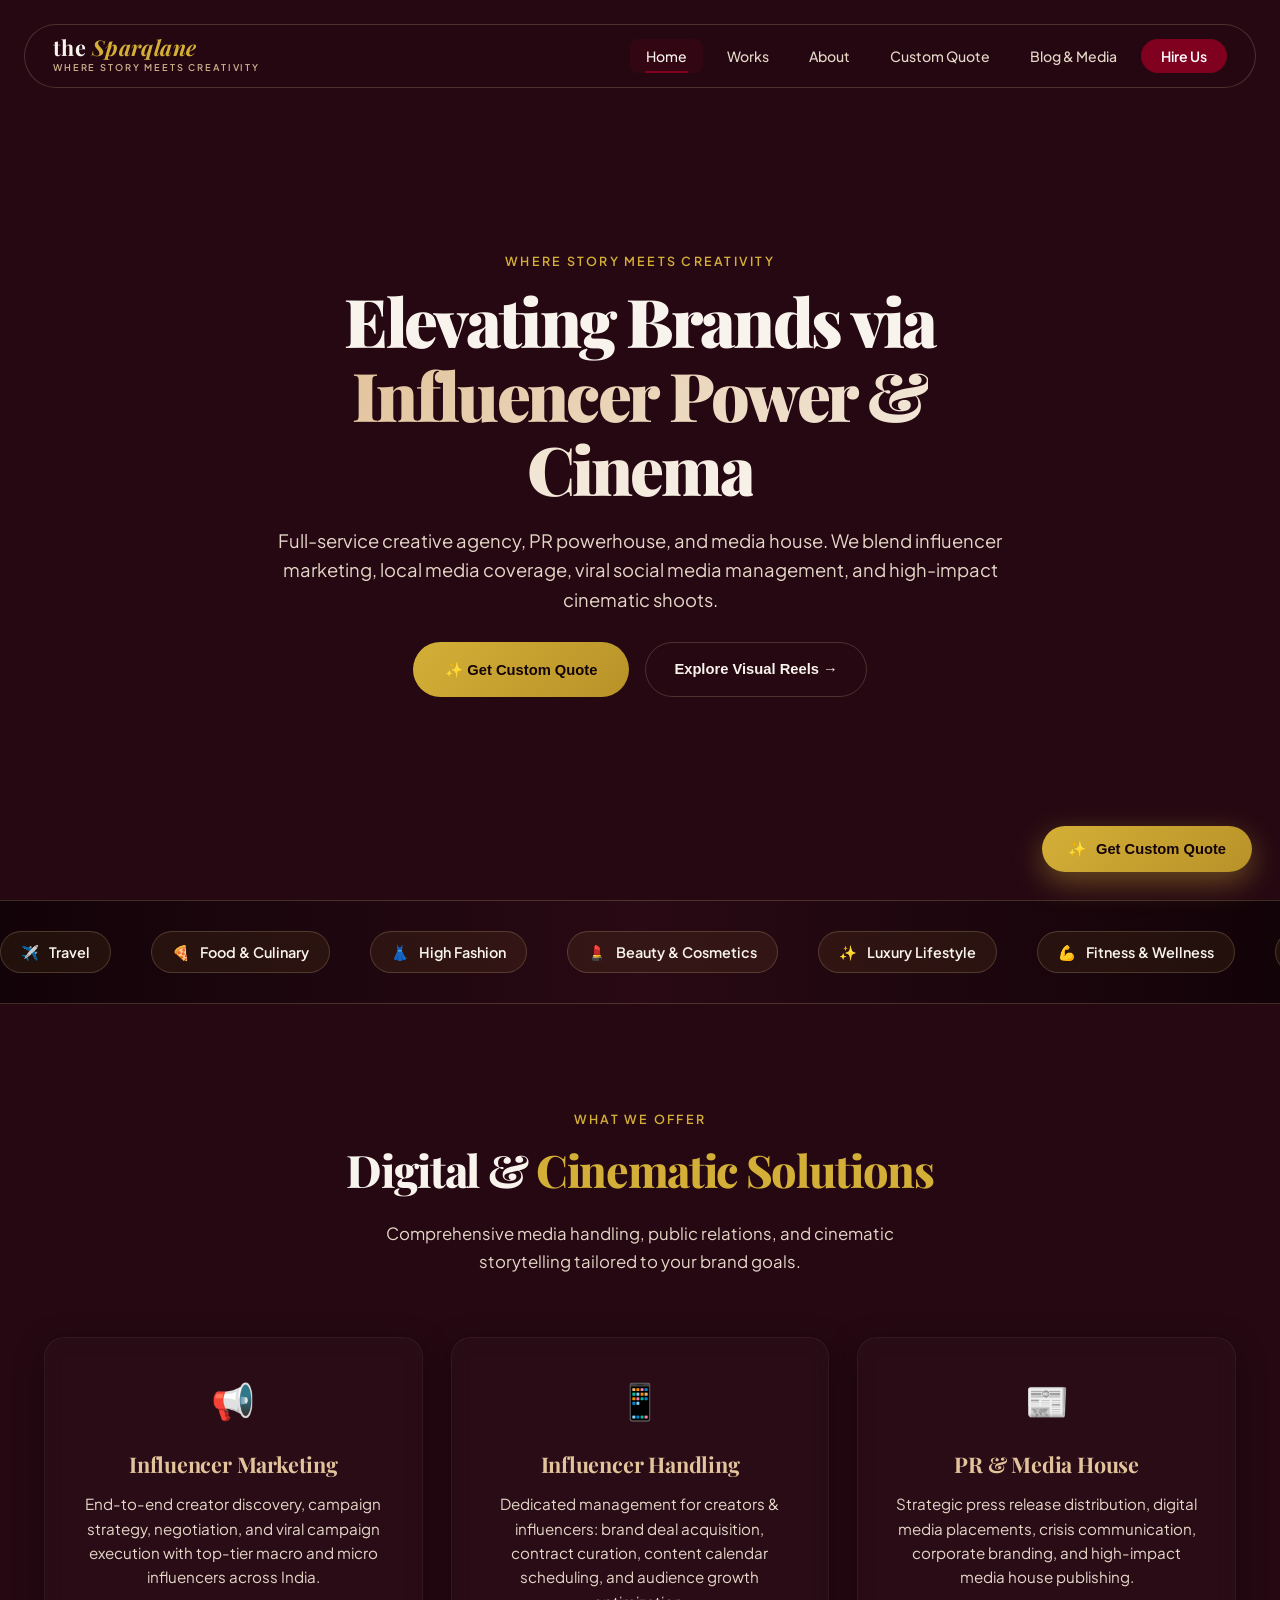
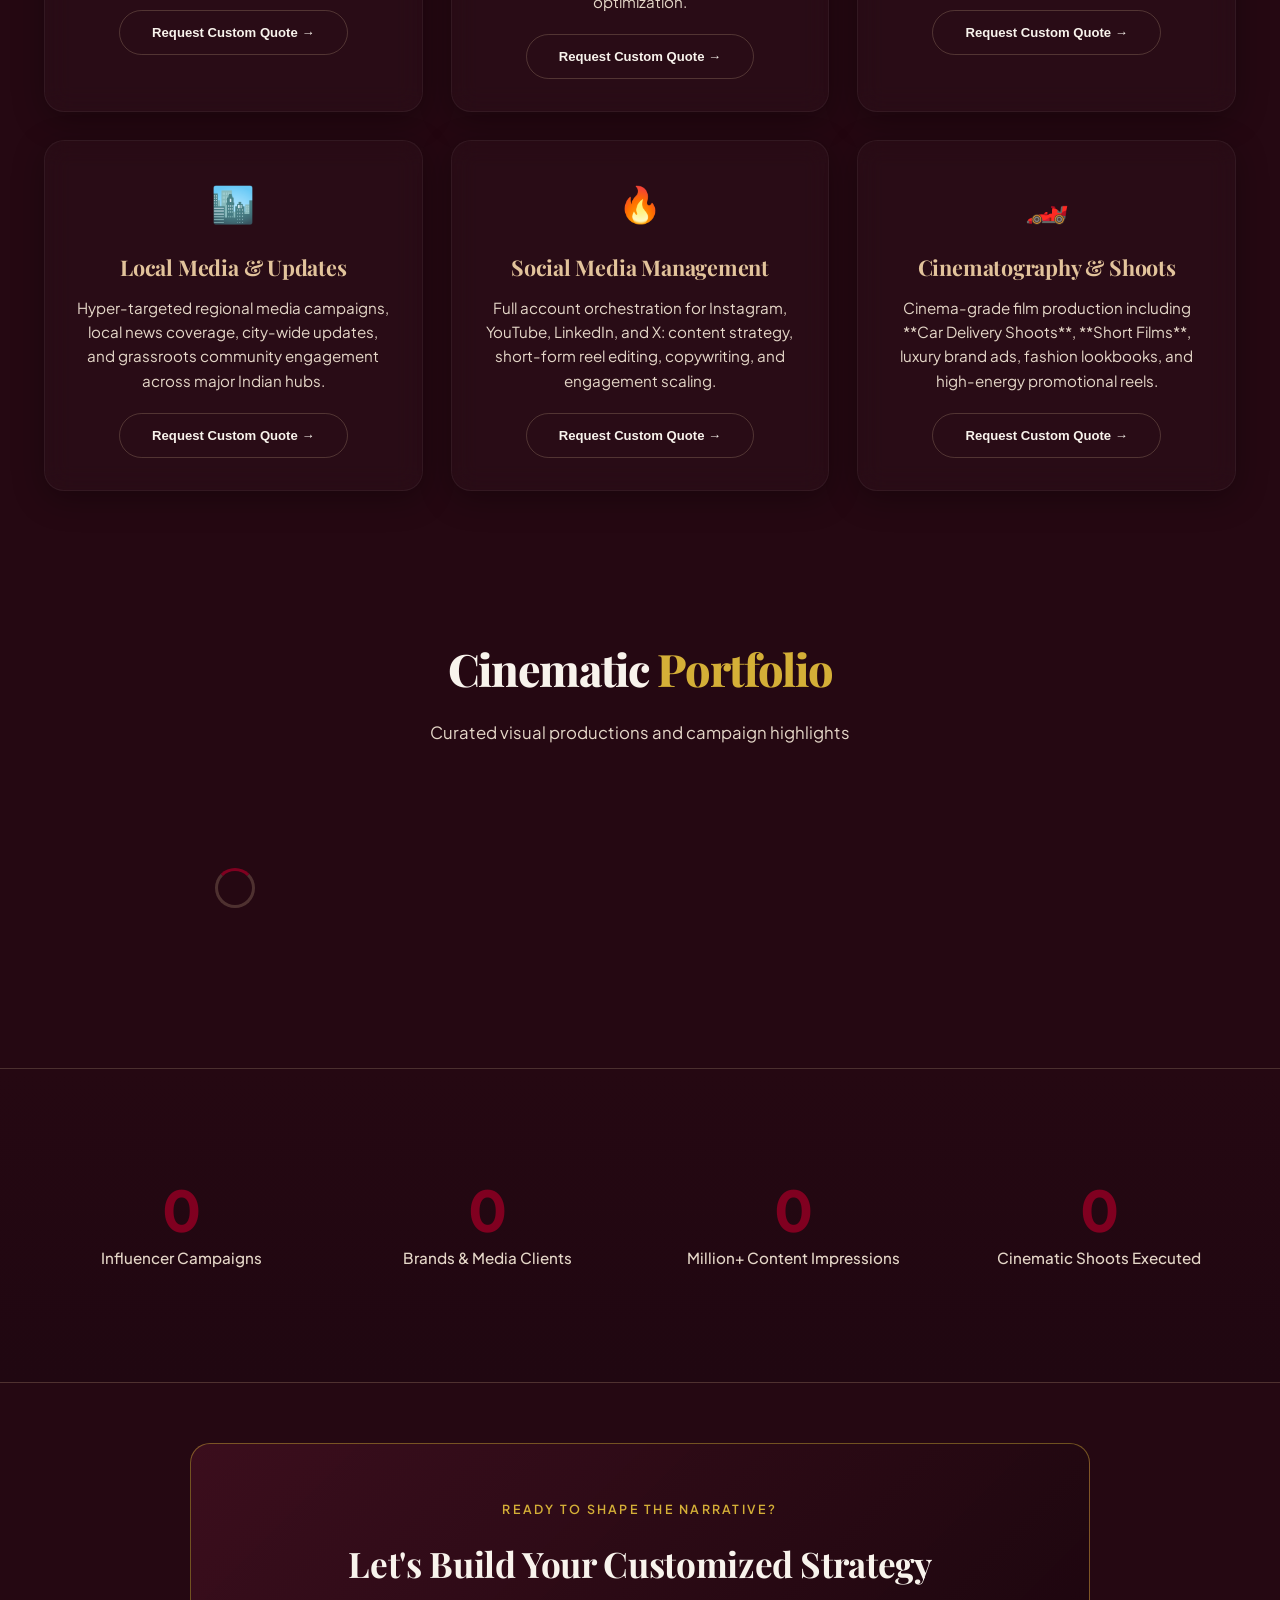
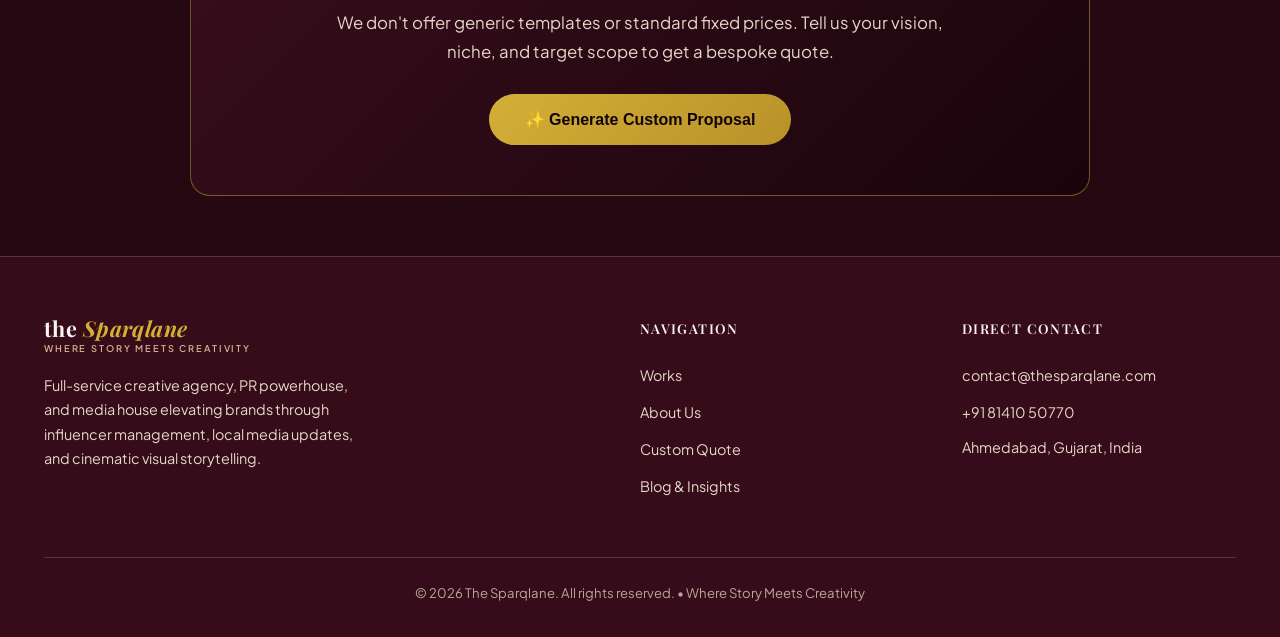
==== commit f9f6ad3d: "Refine branding to The Sparqlane, clean up navbar duplicates, adopt logo color palette, and update a" ====
--- a/frontend/index.html
+++ b/frontend/index.html
@@ -4,9 +4,9 @@
 <head>
     <meta charset="UTF-8">
     <meta name="viewport" content="width=device-width, initial-scale=1.0">
-    <title>The SparQlane — Influencer Marketing, PR, Media House & Cinematic Studio</title>
+    <title>The Sparqlane — Influencer Marketing, PR, Media House & Cinematic Studio</title>
     <meta name="description"
-        content="The SparQlane — Where Story Meets Creativity. Premier agency for Influencer Marketing, PR, Media House coverage, Local Media Updates, Social Media Management, and Cinematic Shoots (Car Delivery, Short Films).">
+        content="The Sparqlane — Where Story Meets Creativity. Premier agency for Influencer Marketing, PR, Media House coverage, Local Media Updates, Social Media Management, and Cinematic Shoots (Car Delivery, Short Films).">
     <link rel="stylesheet" href="css/style.css">
 
     <!-- Favicon & App Icons -->
@@ -17,15 +17,15 @@
     <!-- Open Graph / Facebook -->
     <meta property="og:type" content="website">
     <meta property="og:url" content="https://thesparqlane.com/">
-    <meta property="og:title" content="The SparQlane — Where Story Meets Creativity">
+    <meta property="og:title" content="The Sparqlane — Where Story Meets Creativity">
     <meta property="og:description" content="Premier agency for Influencer Marketing, PR, Media House coverage, Local Media Updates, Social Media Management, and Cinematic Shoots.">
 
-    <!-- Schema.org JSON-LD structured data for The SparQlane -->
+    <!-- Schema.org JSON-LD structured data for The Sparqlane -->
     <script type="application/ld+json">
     {
       "@context": "https://schema.org",
       "@type": "MarketingAgency",
-      "name": "The SparQlane",
+      "name": "The Sparqlane",
       "alternateName": "where story meets creativity",
       "url": "https://thesparqlane.com/",
       "telephone": "+918141050770",
@@ -55,7 +55,7 @@
         <div class="container">
             <a href="index.html" class="nav-logo">
                 <div class="nav-logo-text">
-                    <span class="brand-name-title">the <span>SparQlane</span></span>
+                    <span class="brand-name-title">the <span>Sparqlane</span></span>
                     <span class="brand-tagline-micro">WHERE STORY MEETS CREATIVITY</span>
                 </div>
             </a>
@@ -66,9 +66,9 @@
                 <li><a href="index.html" class="active">Home</a></li>
                 <li><a href="works.html">Works</a></li>
                 <li><a href="about.html">About</a></li>
-                <li><a href="pricing.html">Get Custom Quote</a></li>
+                <li><a href="pricing.html">Custom Quote</a></li>
                 <li><a href="blog.html">Blog & Media</a></li>
-                <li><a href="#" onclick="openQuoteModal(); return false;" class="nav-cta btn-glow-pulse">Get Custom Quote</a></li>
+                <li><a href="#" onclick="openQuoteModal(); return false;" class="nav-cta btn-glow-pulse">Hire Us</a></li>
             </ul>
         </div>
     </nav>
@@ -261,7 +261,7 @@
                 <div class="footer-brand">
                     <a href="index.html" class="nav-logo">
                         <div class="nav-logo-text">
-                            <span class="brand-name-title">the <span>SparQlane</span></span>
+                            <span class="brand-name-title">the <span>Sparqlane</span></span>
                             <span class="brand-tagline-micro">WHERE STORY MEETS CREATIVITY</span>
                         </div>
                     </a>
@@ -274,7 +274,7 @@
                     <ul class="footer-links">
                         <li><a href="works.html">Works</a></li>
                         <li><a href="about.html">About Us</a></li>
-                        <li><a href="pricing.html">Get Custom Quote</a></li>
+                        <li><a href="pricing.html">Custom Quote</a></li>
                         <li><a href="blog.html">Blog & Insights</a></li>
                     </ul>
                 </div>
@@ -288,7 +288,7 @@
                 </div>
             </div>
             <div class="footer-bottom">
-                &copy; 2026 <span class="setting-site_name">The SparQlane</span>. All rights reserved. • Where Story Meets Creativity
+                &copy; 2026 <span class="setting-site_name">The Sparqlane</span>. All rights reserved. • Where Story Meets Creativity
             </div>
         </div>
     </footer>
--- a/frontend/css/style.css
+++ b/frontend/css/style.css
@@ -1,7 +1,7 @@
 /* ═══════════════════════════════════════════════════════════════════════════════
    THE SPARQLANE — Creative Agency, PR & Media House
    WHERE STORY MEETS CREATIVITY
-   Color Palette: Deep Rich Maroon (#30040D / #4D0717) + Soft Warm Beige (#F5EBE0 / #FAF3E0) + Champagne Gold (#D4AF37)
+   Color Palette: Deep Wine Burgundy (#250812 / #360C1A) + Off-White Cream (#F8F3EC) + Warm Sand Gold (#D4AF37 / #E2C39B)
    Fonts: Playfair Display & Plus Jakarta Sans (Google Fonts)
    ═══════════════════════════════════════════════════════════════════════════════ */
 
@@ -9,26 +9,26 @@
 
 /* ── CSS Custom Properties ─────────────────────────────────────────────────── */
 :root {
-    --bg-primary: #30040D;
-    --bg-secondary: #4D0717;
-    --bg-card: rgba(77, 7, 23, 0.75);
-    --bg-card-hover: rgba(105, 12, 33, 0.9);
-    --bg-glass: rgba(48, 4, 13, 0.92);
-    --text-primary: #FAF3E0;
-    --text-secondary: #E8D5C4;
-    --text-muted: #BC9F88;
+    --bg-primary: #250812;
+    --bg-secondary: #360C1A;
+    --bg-card: rgba(54, 12, 26, 0.78);
+    --bg-card-hover: rgba(75, 17, 36, 0.9);
+    --bg-glass: rgba(37, 8, 18, 0.92);
+    --text-primary: #F8F3EC;
+    --text-secondary: #E5D7C8;
+    --text-muted: #B8A898;
     --accent: #800020;
     --accent-hover: #9E0A2D;
     --accent-glow: rgba(128, 0, 32, 0.4);
     --accent-subtle: rgba(128, 0, 32, 0.15);
-    --beige: #F5EBE0;
-    --beige-light: #FAF3E0;
-    --beige-muted: #D9C3B0;
+    --beige: #F8F3EC;
+    --beige-light: #FFFDF9;
+    --beige-muted: #E5D7C8;
     --gold: #D4AF37;
-    --gold-bright: #F2D679;
+    --gold-bright: #E2C39B;
     --gold-glow: rgba(212, 175, 55, 0.35);
     --gold-subtle: rgba(212, 175, 55, 0.12);
-    --border: rgba(245, 235, 224, 0.22);
+    --border: rgba(226, 195, 155, 0.22);
     --border-light: rgba(212, 175, 55, 0.45);
     --success: #10b981;
     --error: #ef4444;
@@ -46,8 +46,8 @@
     --nav-height: 88px;
 
     /* Secondary highlights */
-    --secondary-accent: #F5EBE0;
-    --secondary-accent-glow: rgba(245, 235, 224, 0.25);
+    --secondary-accent: #E2C39B;
+    --secondary-accent-glow: rgba(226, 195, 155, 0.25);
 }
 
 /* ── Reset & Base ──────────────────────────────────────────────────────────── */
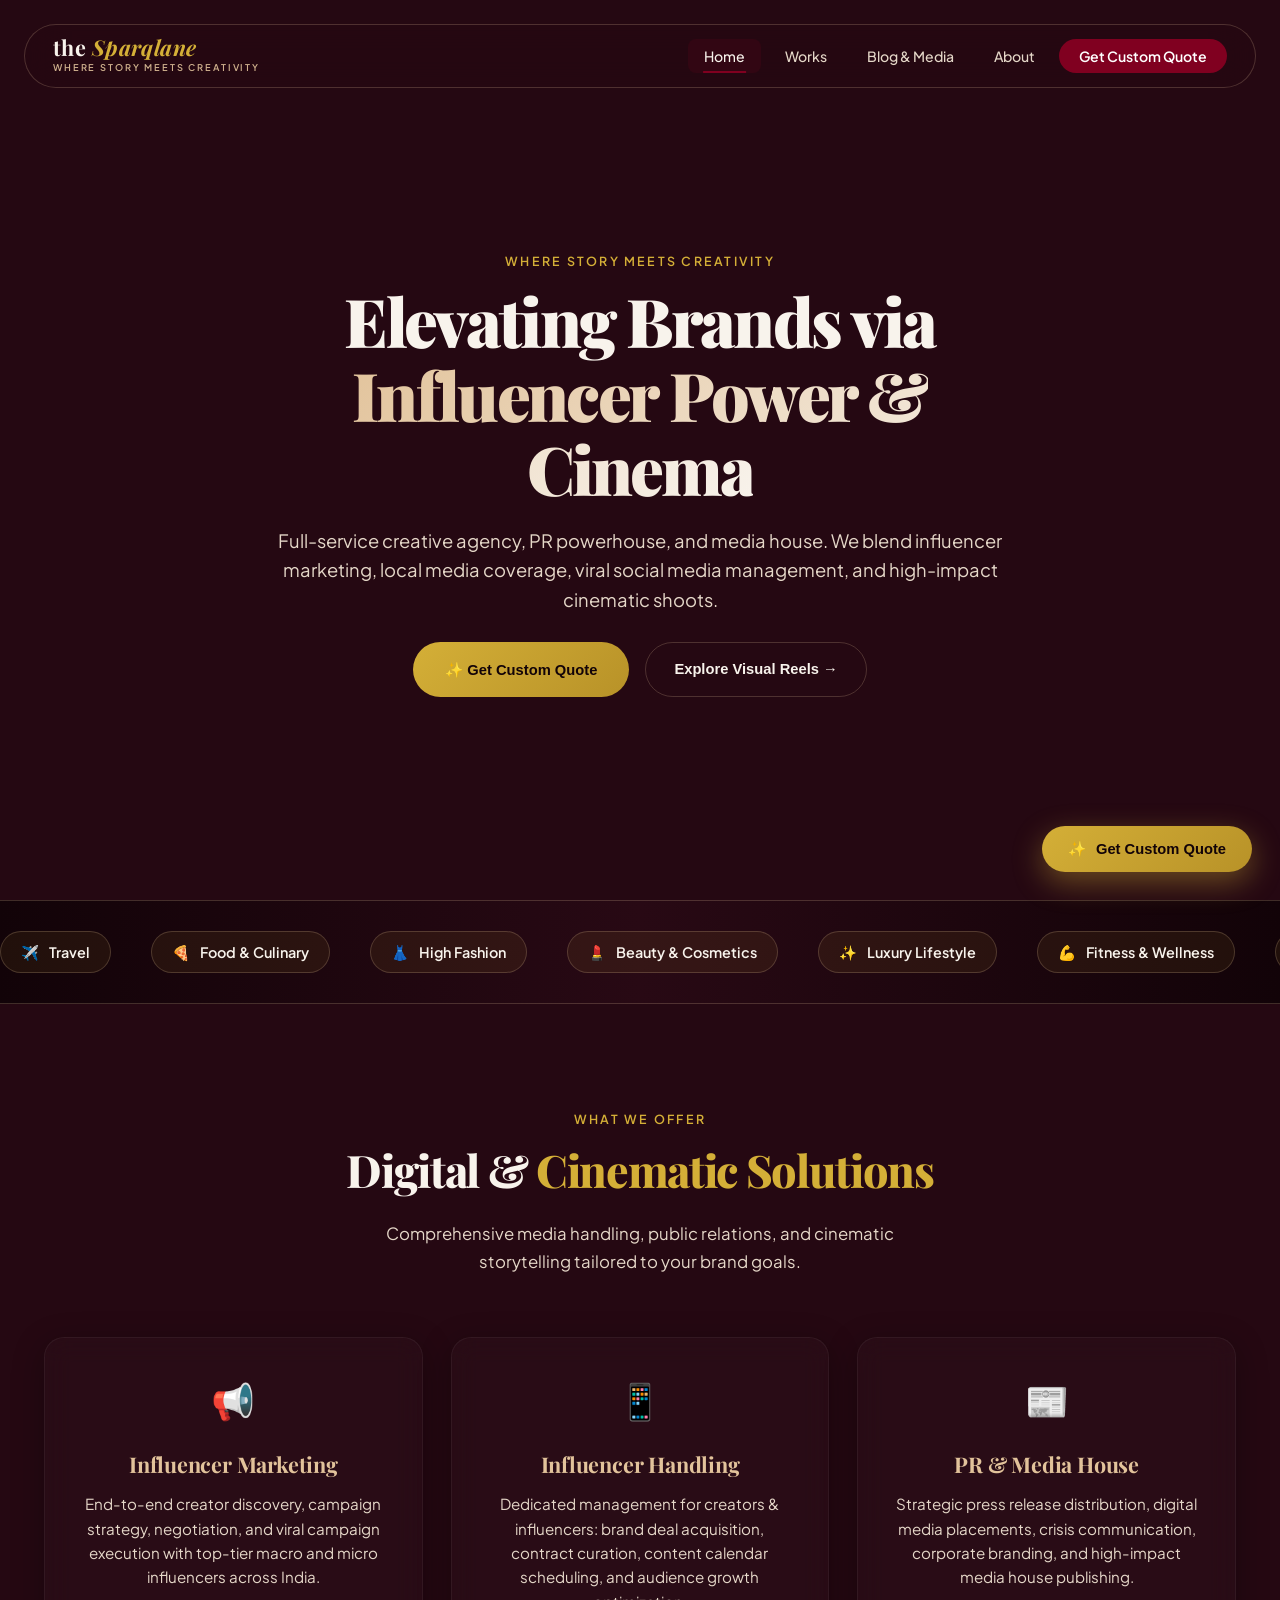
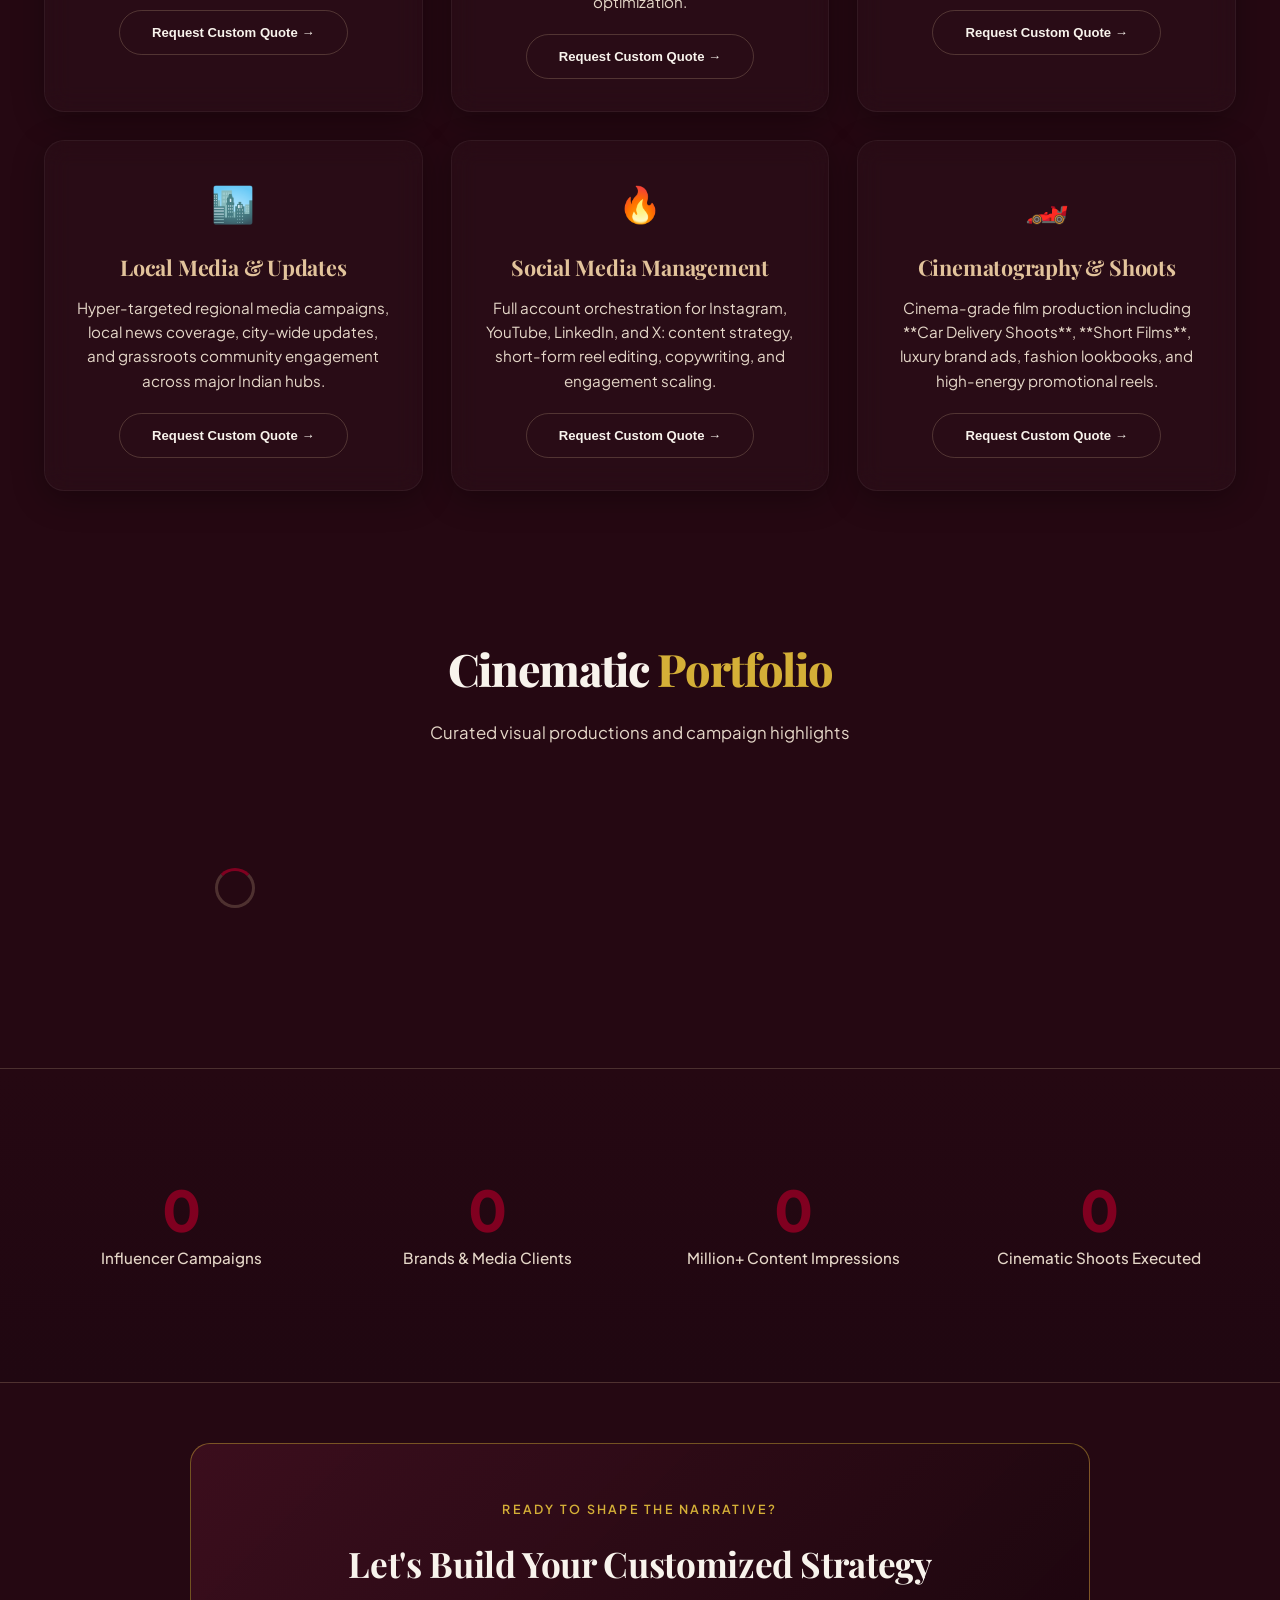
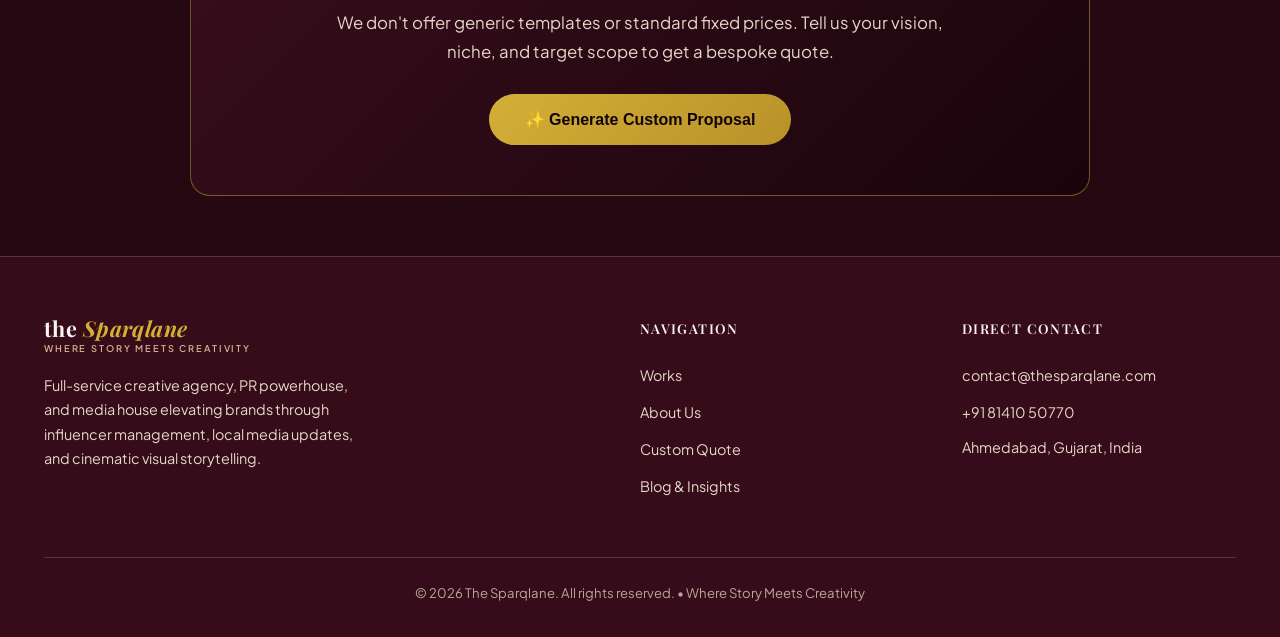
==== commit ba514173: "Rearrange navbar order with About last, remove duplicate links, and set CTA button text to Get Custo" ====
--- a/frontend/index.html
+++ b/frontend/index.html
@@ -65,10 +65,9 @@
             <ul class="nav-links" id="nav-links">
                 <li><a href="index.html" class="active">Home</a></li>
                 <li><a href="works.html">Works</a></li>
+                <li><a href="blog.html">Blog & Media</a></li>
                 <li><a href="about.html">About</a></li>
-                <li><a href="pricing.html">Custom Quote</a></li>
-                <li><a href="blog.html">Blog & Media</a></li>
-                <li><a href="#" onclick="openQuoteModal(); return false;" class="nav-cta btn-glow-pulse">Hire Us</a></li>
+                <li><a href="#" onclick="openQuoteModal(); return false;" class="nav-cta btn-glow-pulse">Get Custom Quote</a></li>
             </ul>
         </div>
     </nav>
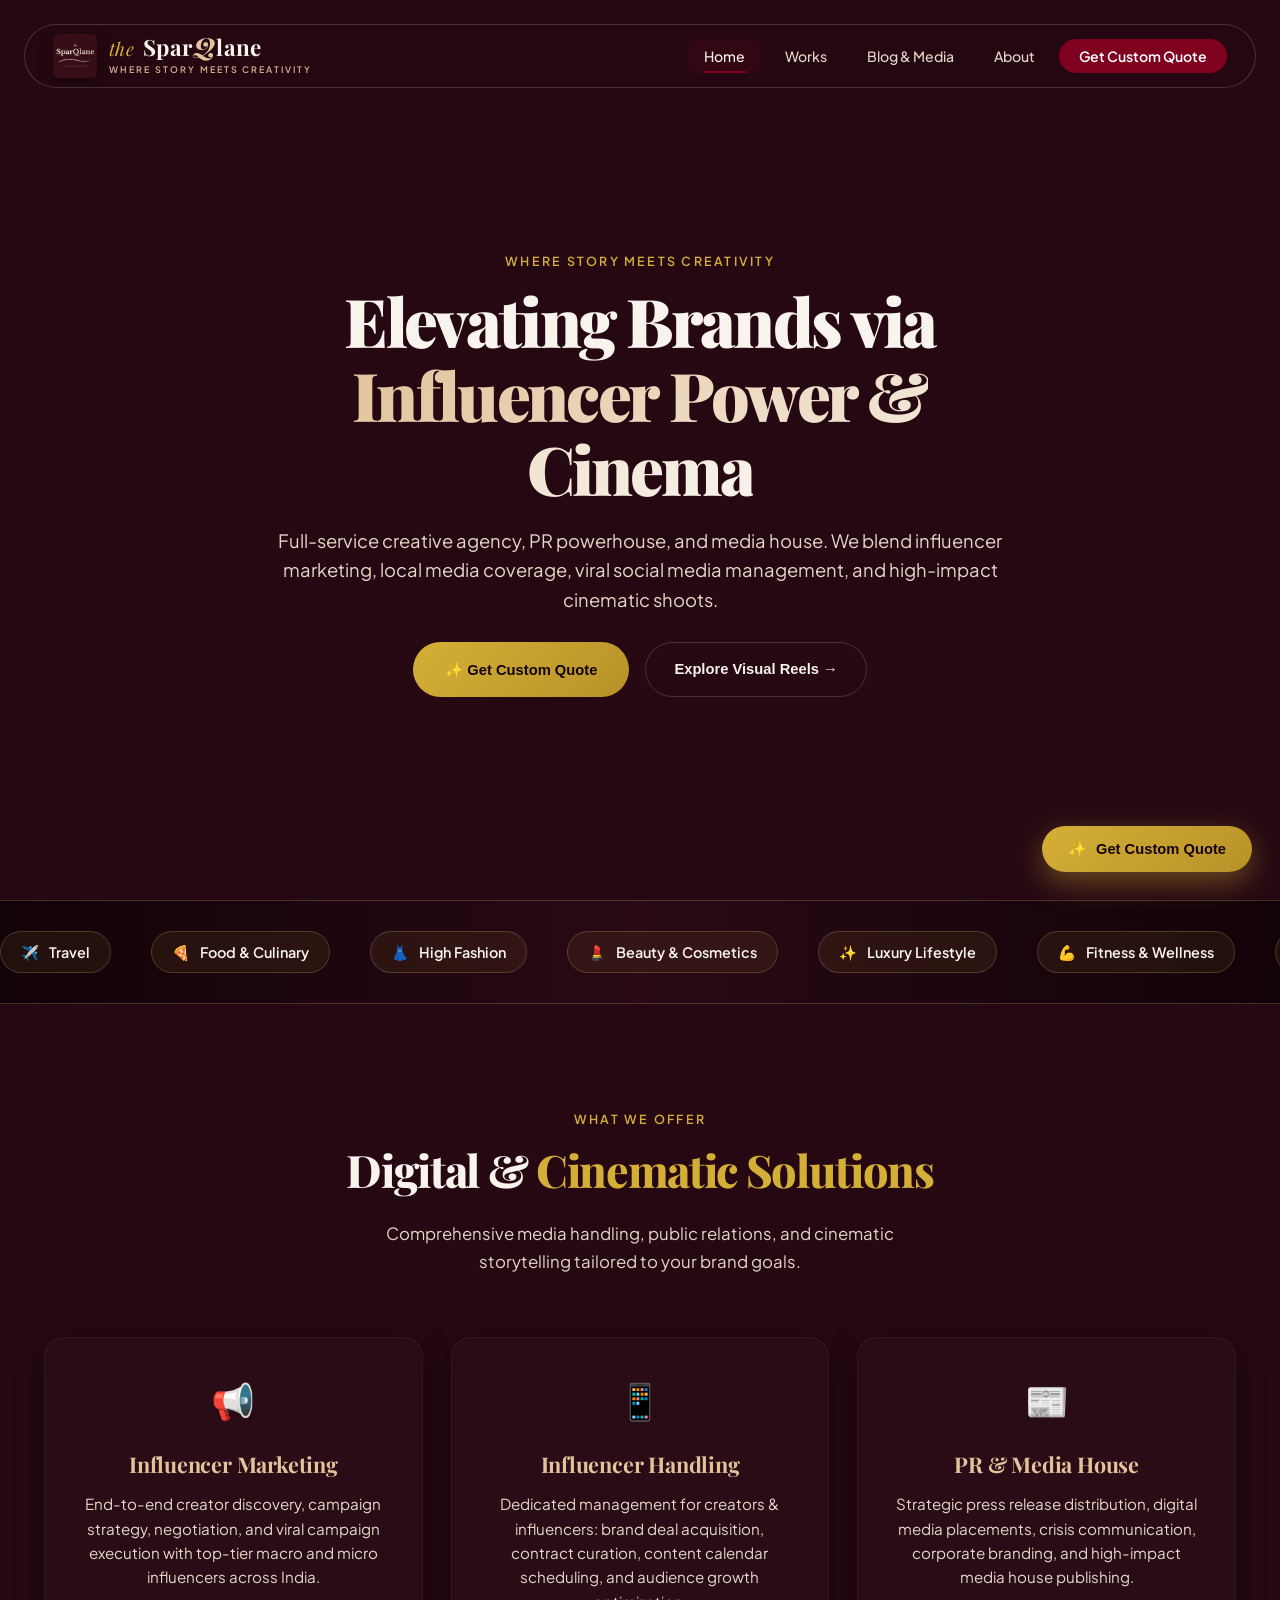
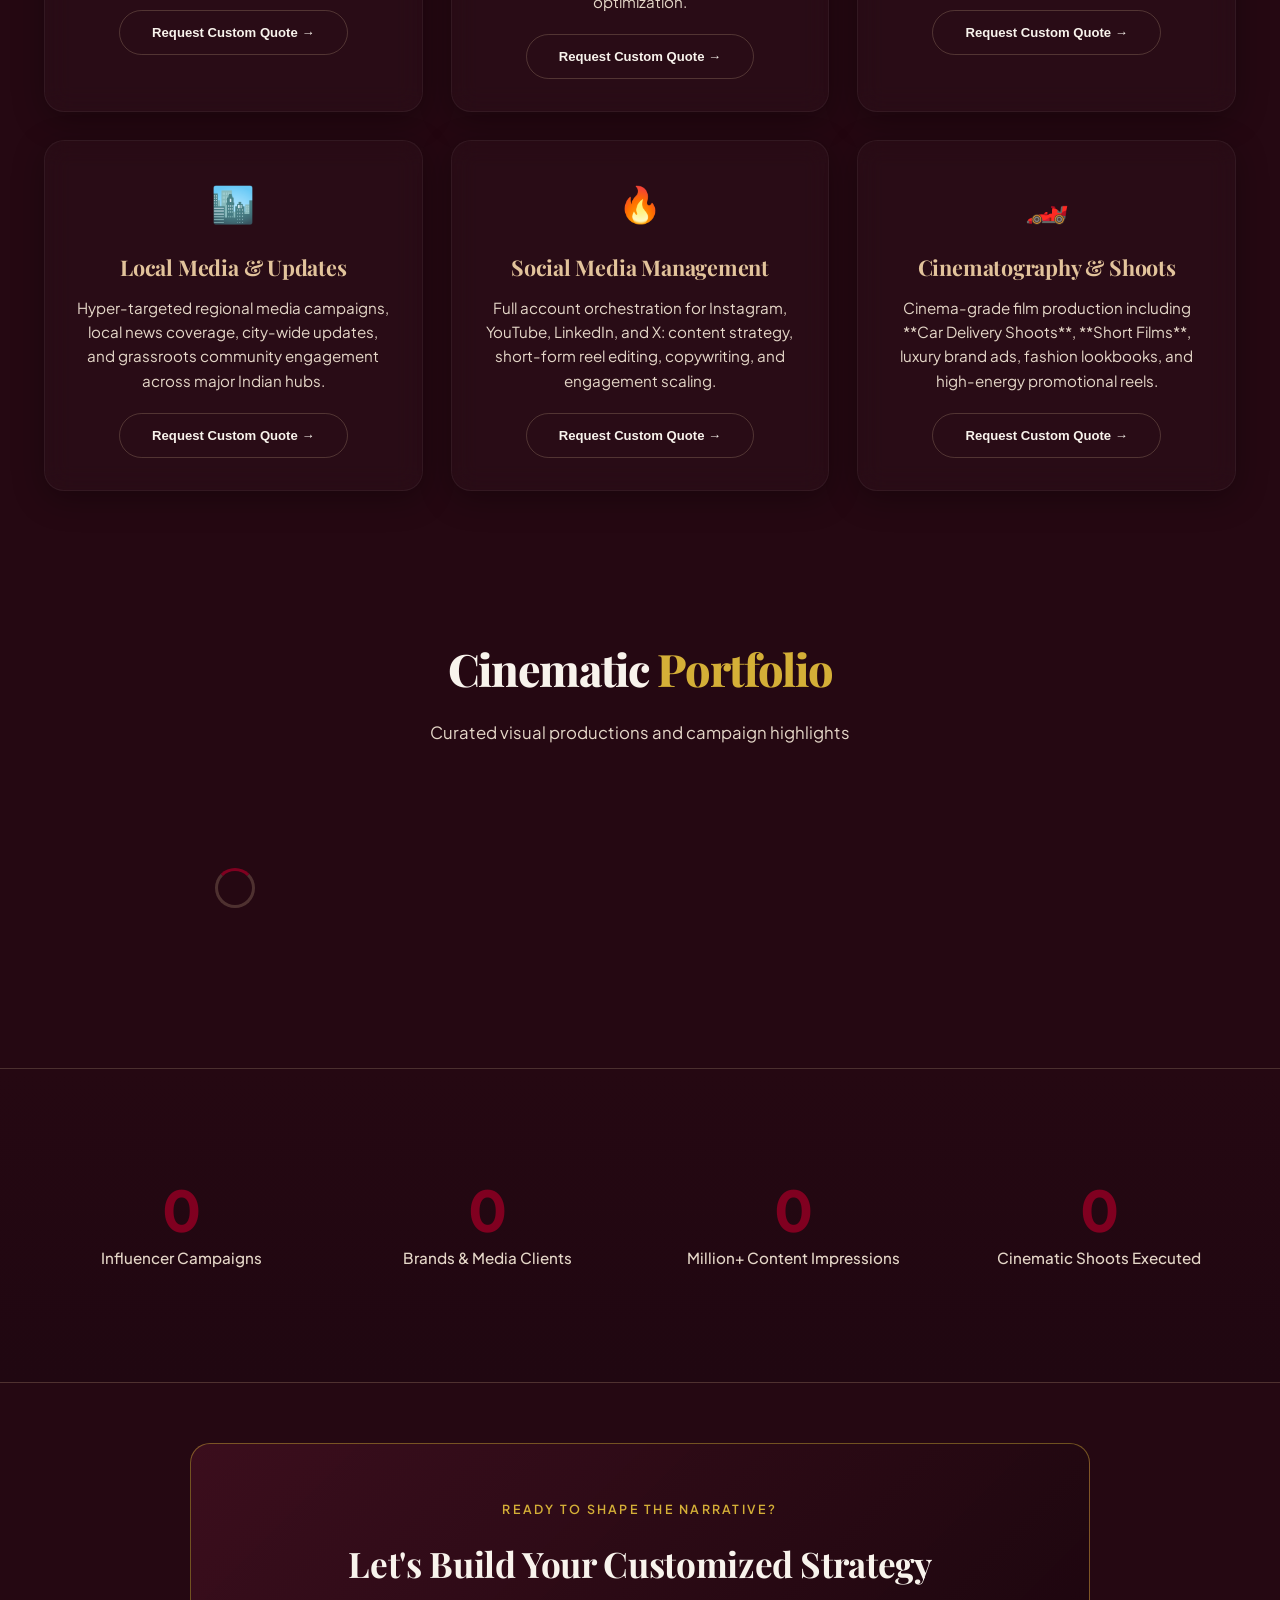
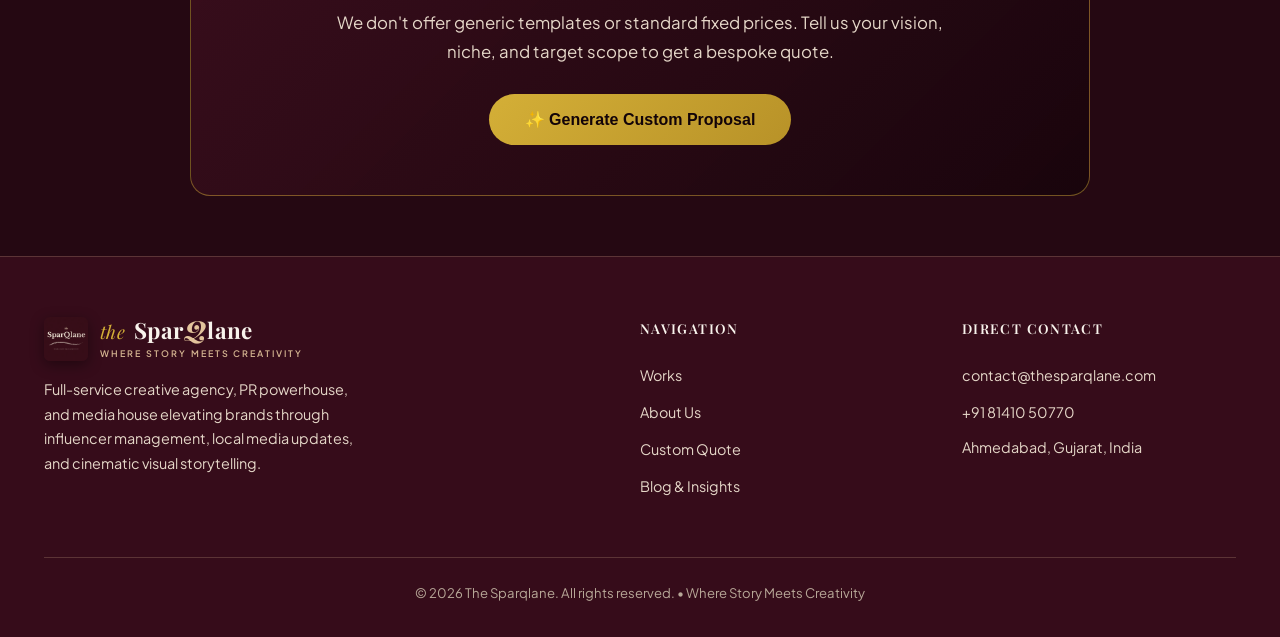
==== commit c55e3e3e: "Integrate Supabase backend support and update official logo branding with graphic emblem and SparQla" ====
--- a/frontend/index.html
+++ b/frontend/index.html
@@ -54,8 +54,9 @@
     <nav class="navbar" id="navbar">
         <div class="container">
             <a href="index.html" class="nav-logo">
+                <img src="img/logo.png" alt="The SparQlane Logo" class="nav-logo-img">
                 <div class="nav-logo-text">
-                    <span class="brand-name-title">the <span>Sparqlane</span></span>
+                    <span class="brand-name-title"><span class="brand-the">the</span> Spar<span class="brand-q">Q</span>lane</span>
                     <span class="brand-tagline-micro">WHERE STORY MEETS CREATIVITY</span>
                 </div>
             </a>
@@ -259,8 +260,9 @@
             <div class="footer-grid">
                 <div class="footer-brand">
                     <a href="index.html" class="nav-logo">
+                        <img src="img/logo.png" alt="The SparQlane Logo" class="nav-logo-img">
                         <div class="nav-logo-text">
-                            <span class="brand-name-title">the <span>Sparqlane</span></span>
+                            <span class="brand-name-title"><span class="brand-the">the</span> Spar<span class="brand-q">Q</span>lane</span>
                             <span class="brand-tagline-micro">WHERE STORY MEETS CREATIVITY</span>
                         </div>
                     </a>
--- a/frontend/css/style.css
+++ b/frontend/css/style.css
@@ -2239,30 +2239,61 @@
    ═══════════════════════════════════════════════════════════════════════════════ */
 
 /* Brand Logo Styling */
+.nav-logo {
+    display: flex;
+    align-items: center;
+    gap: 12px;
+    text-decoration: none;
+}
+.nav-logo-img {
+    height: 44px;
+    width: auto;
+    border-radius: 6px;
+    box-shadow: var(--shadow-sm);
+    transition: var(--transition);
+}
+.nav-logo:hover .nav-logo-img {
+    transform: scale(1.05);
+}
 .nav-logo-text {
     display: flex;
     flex-direction: column;
 }
 .brand-name-title {
     font-family: 'Playfair Display', serif;
-    font-size: 1.35rem;
+    font-size: 1.4rem;
     font-weight: 700;
     color: var(--text-primary);
     line-height: 1.1;
     letter-spacing: 0.02em;
 }
-.brand-name-title span {
+.brand-the {
+    font-family: 'Playfair Display', serif;
+    font-style: italic;
     color: var(--gold);
+    font-size: 1.15rem;
+    font-weight: 400;
+    margin-right: 3px;
+}
+.brand-q {
+    font-family: 'Playfair Display', serif;
     font-style: italic;
+    color: var(--gold-bright);
+    font-weight: 800;
+    font-size: 1.55rem;
+    line-height: 0.9;
+    display: inline-block;
+    padding: 0 1px;
 }
 .brand-tagline-micro {
     font-family: 'Plus Jakarta Sans', sans-serif;
-    font-size: 0.58rem;
+    font-size: 0.56rem;
     font-weight: 600;
-    letter-spacing: 0.2em;
+    letter-spacing: 0.22em;
     color: var(--gold-bright);
     text-transform: uppercase;
-    opacity: 0.9;
+    margin-top: 3px;
+    opacity: 0.92;
 }
 
 /* Niche Ticker Marquee */
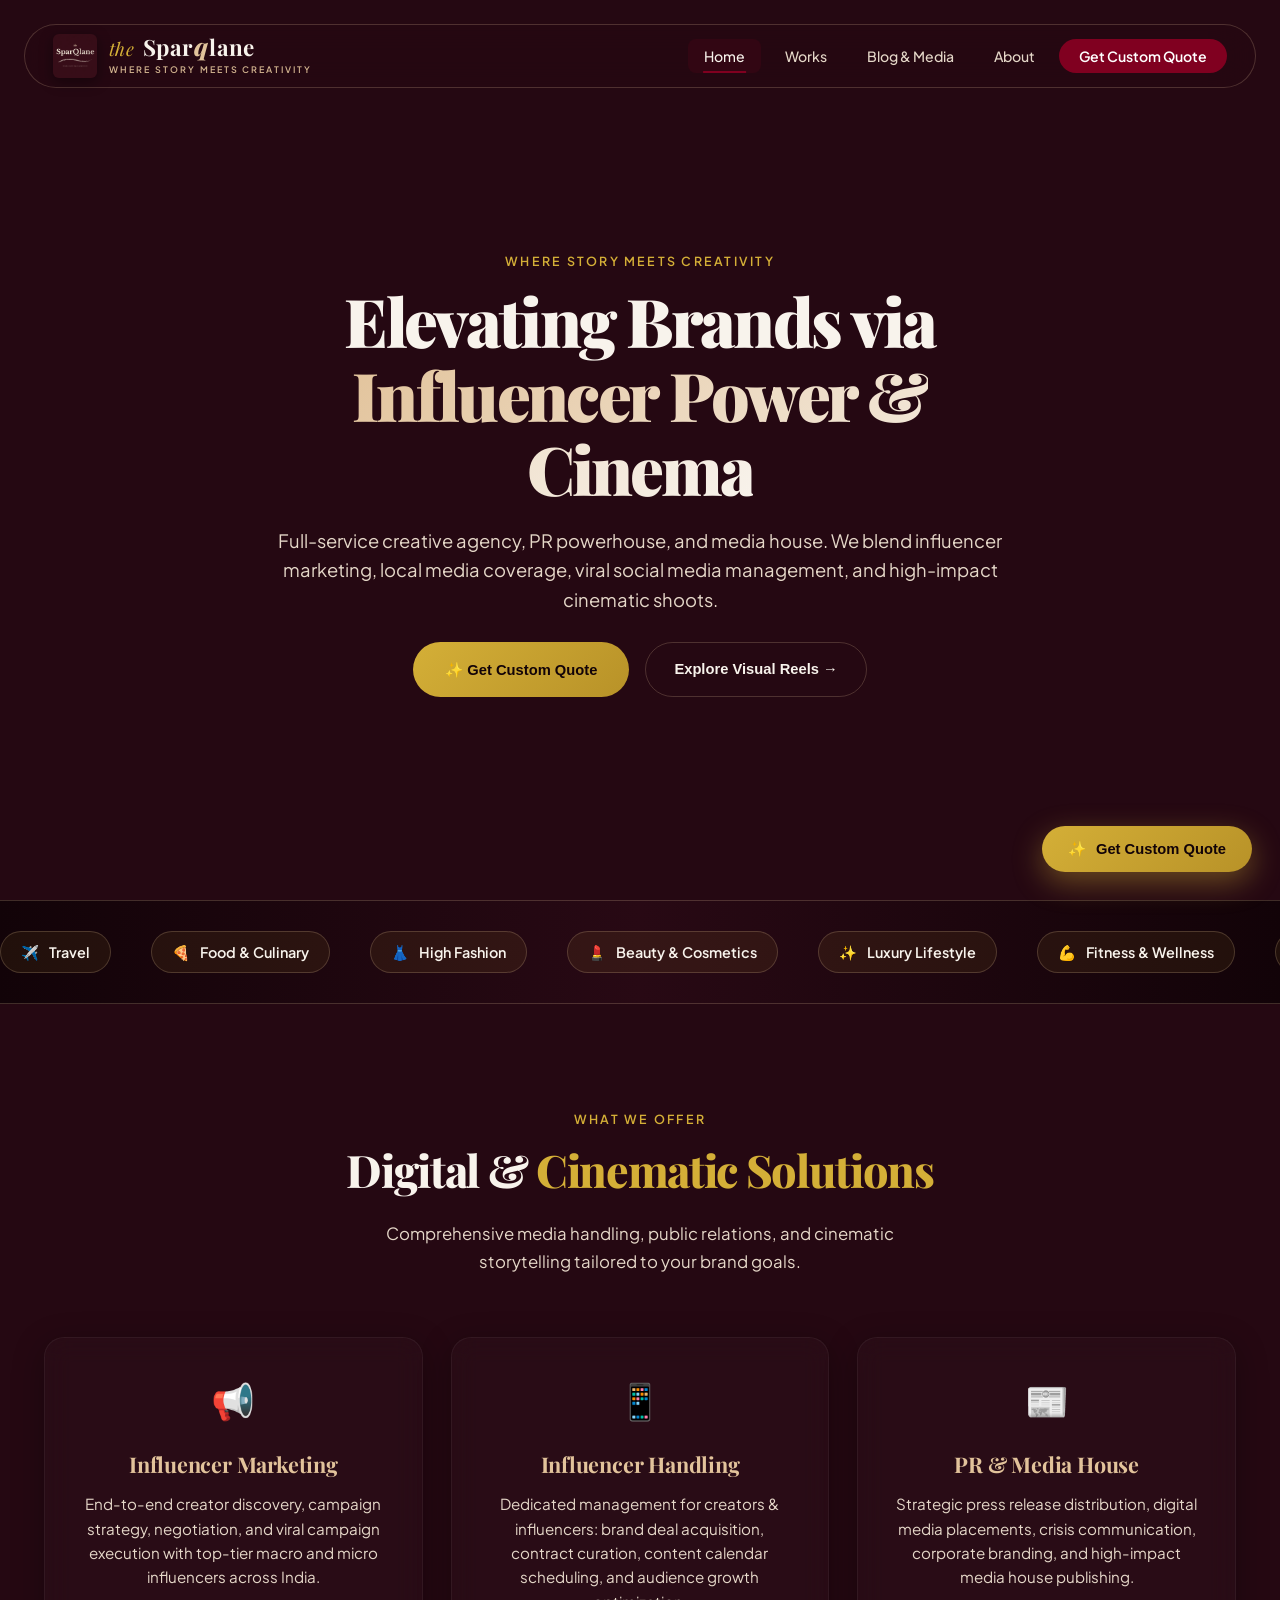
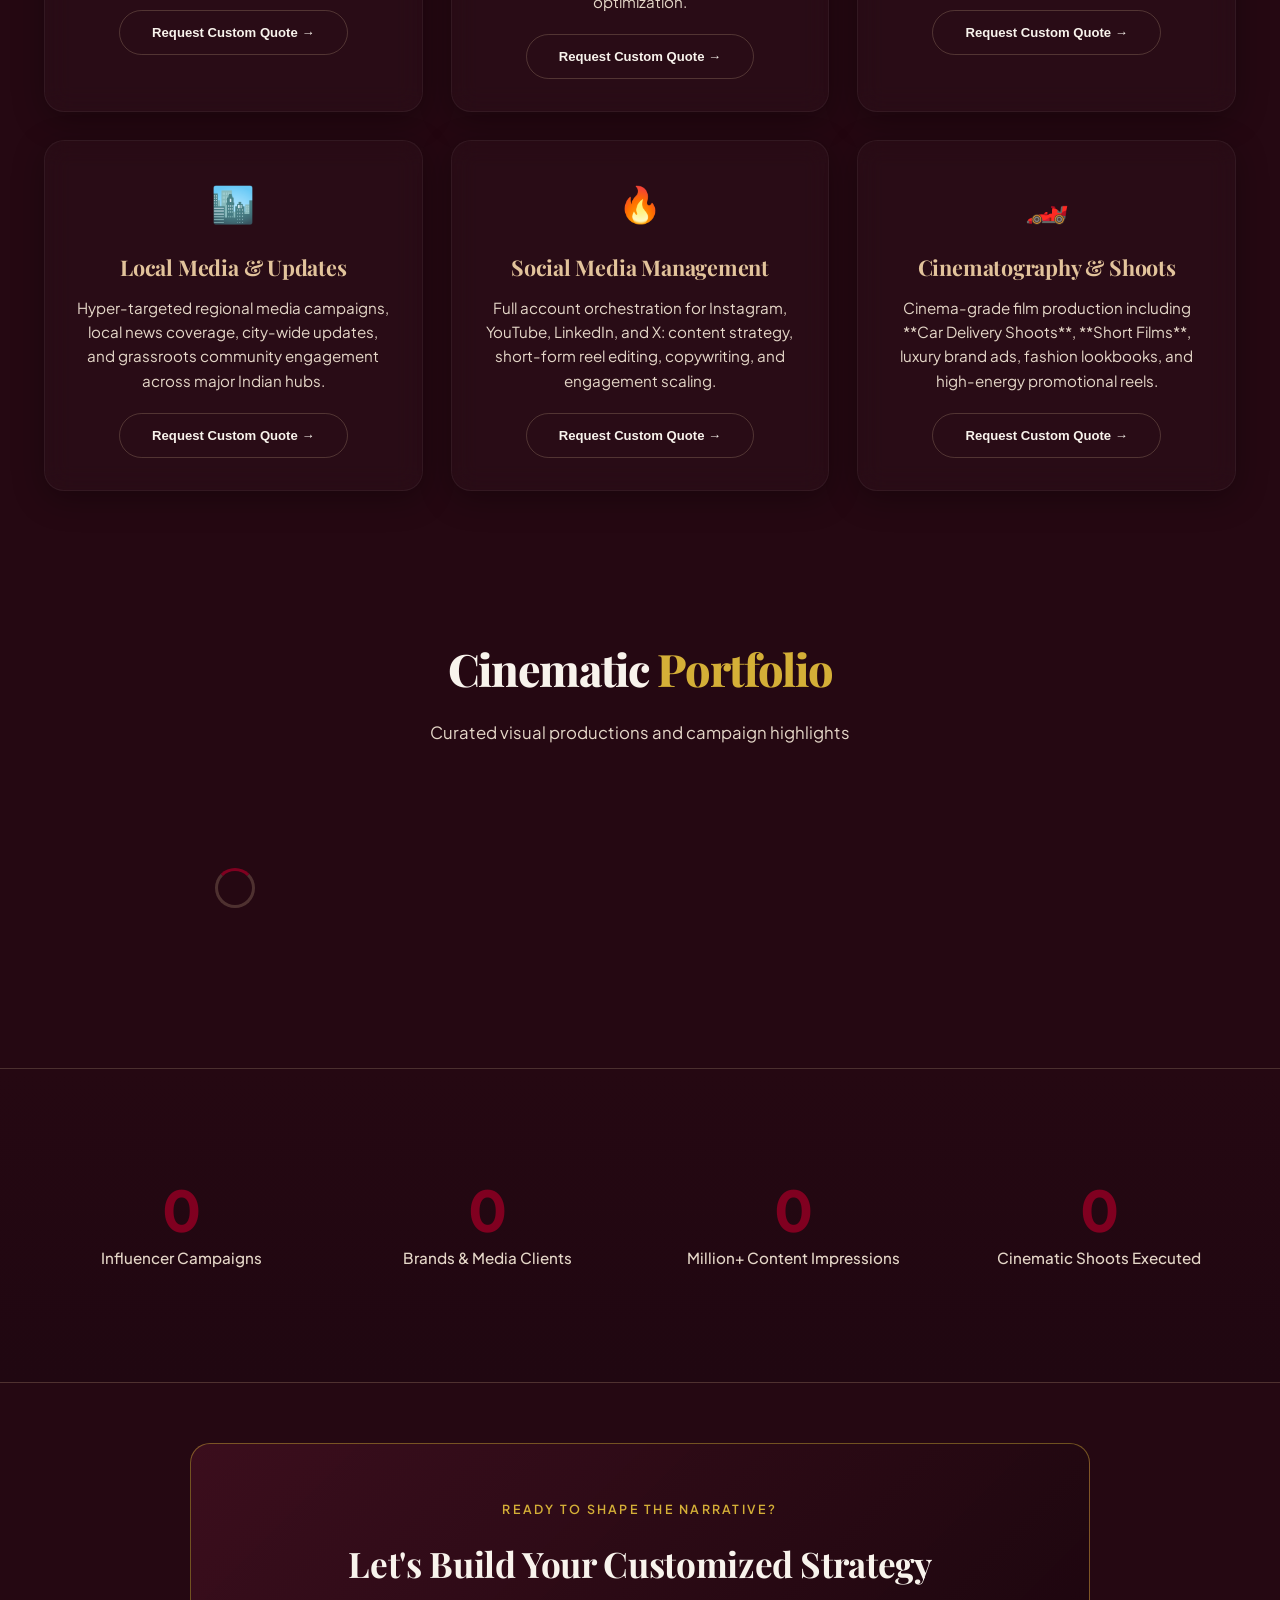
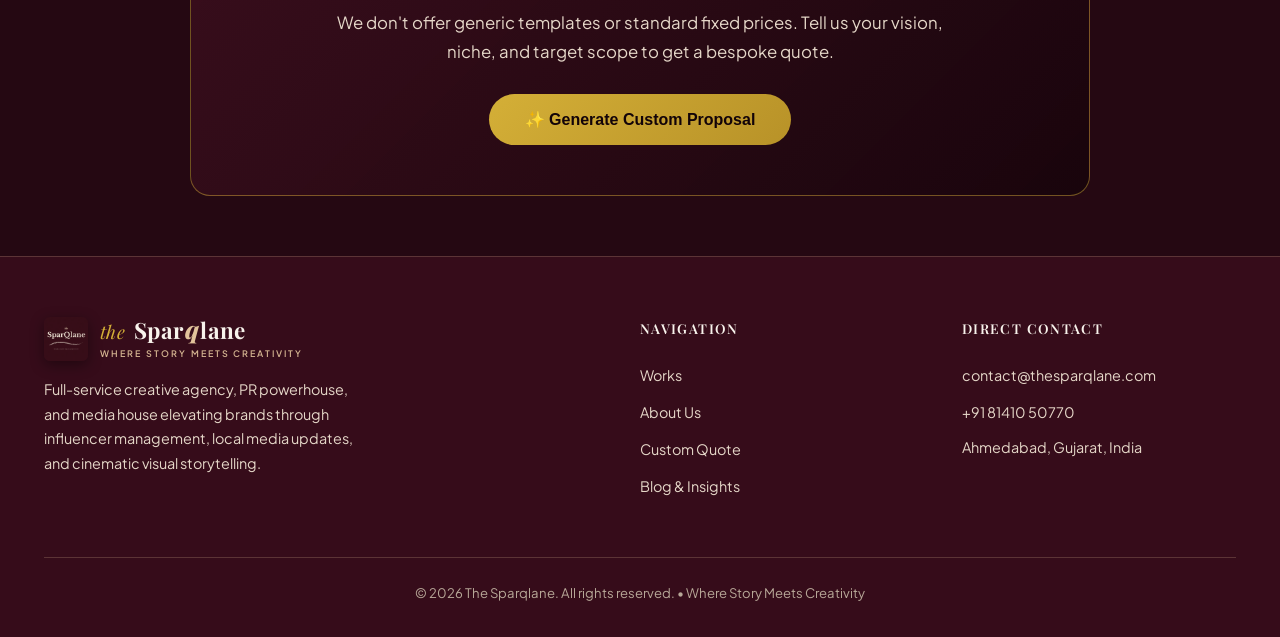
==== commit d1d8b5c8: "Standardize brand name strictly to The Sparqlane (lowercase q) across all pages and backend" ====
--- a/frontend/index.html
+++ b/frontend/index.html
@@ -54,9 +54,9 @@
     <nav class="navbar" id="navbar">
         <div class="container">
             <a href="index.html" class="nav-logo">
-                <img src="img/logo.png" alt="The SparQlane Logo" class="nav-logo-img">
+                <img src="img/logo.png" alt="The Sparqlane Logo" class="nav-logo-img">
                 <div class="nav-logo-text">
-                    <span class="brand-name-title"><span class="brand-the">the</span> Spar<span class="brand-q">Q</span>lane</span>
+                    <span class="brand-name-title"><span class="brand-the">the</span> Spar<span class="brand-q">q</span>lane</span>
                     <span class="brand-tagline-micro">WHERE STORY MEETS CREATIVITY</span>
                 </div>
             </a>
@@ -260,9 +260,9 @@
             <div class="footer-grid">
                 <div class="footer-brand">
                     <a href="index.html" class="nav-logo">
-                        <img src="img/logo.png" alt="The SparQlane Logo" class="nav-logo-img">
+                        <img src="img/logo.png" alt="The Sparqlane Logo" class="nav-logo-img">
                         <div class="nav-logo-text">
-                            <span class="brand-name-title"><span class="brand-the">the</span> Spar<span class="brand-q">Q</span>lane</span>
+                            <span class="brand-name-title"><span class="brand-the">the</span> Spar<span class="brand-q">q</span>lane</span>
                             <span class="brand-tagline-micro">WHERE STORY MEETS CREATIVITY</span>
                         </div>
                     </a>
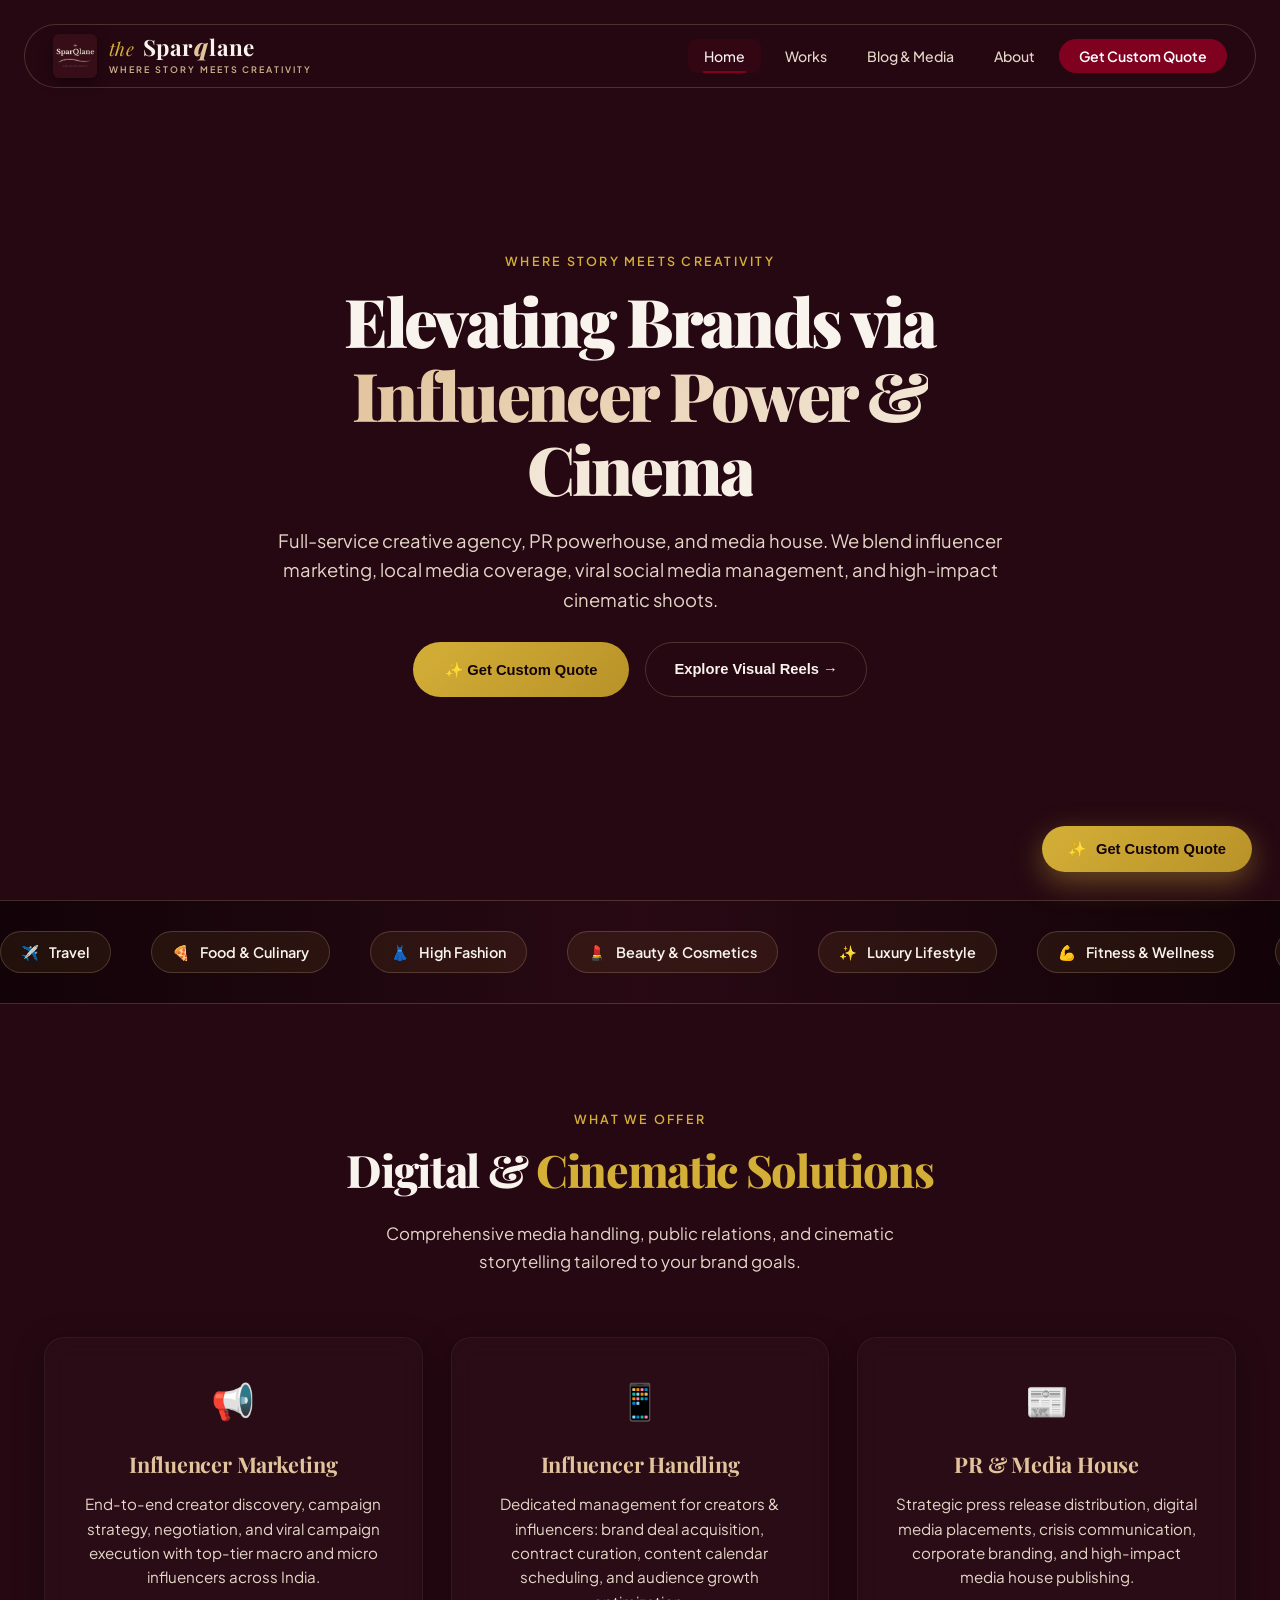
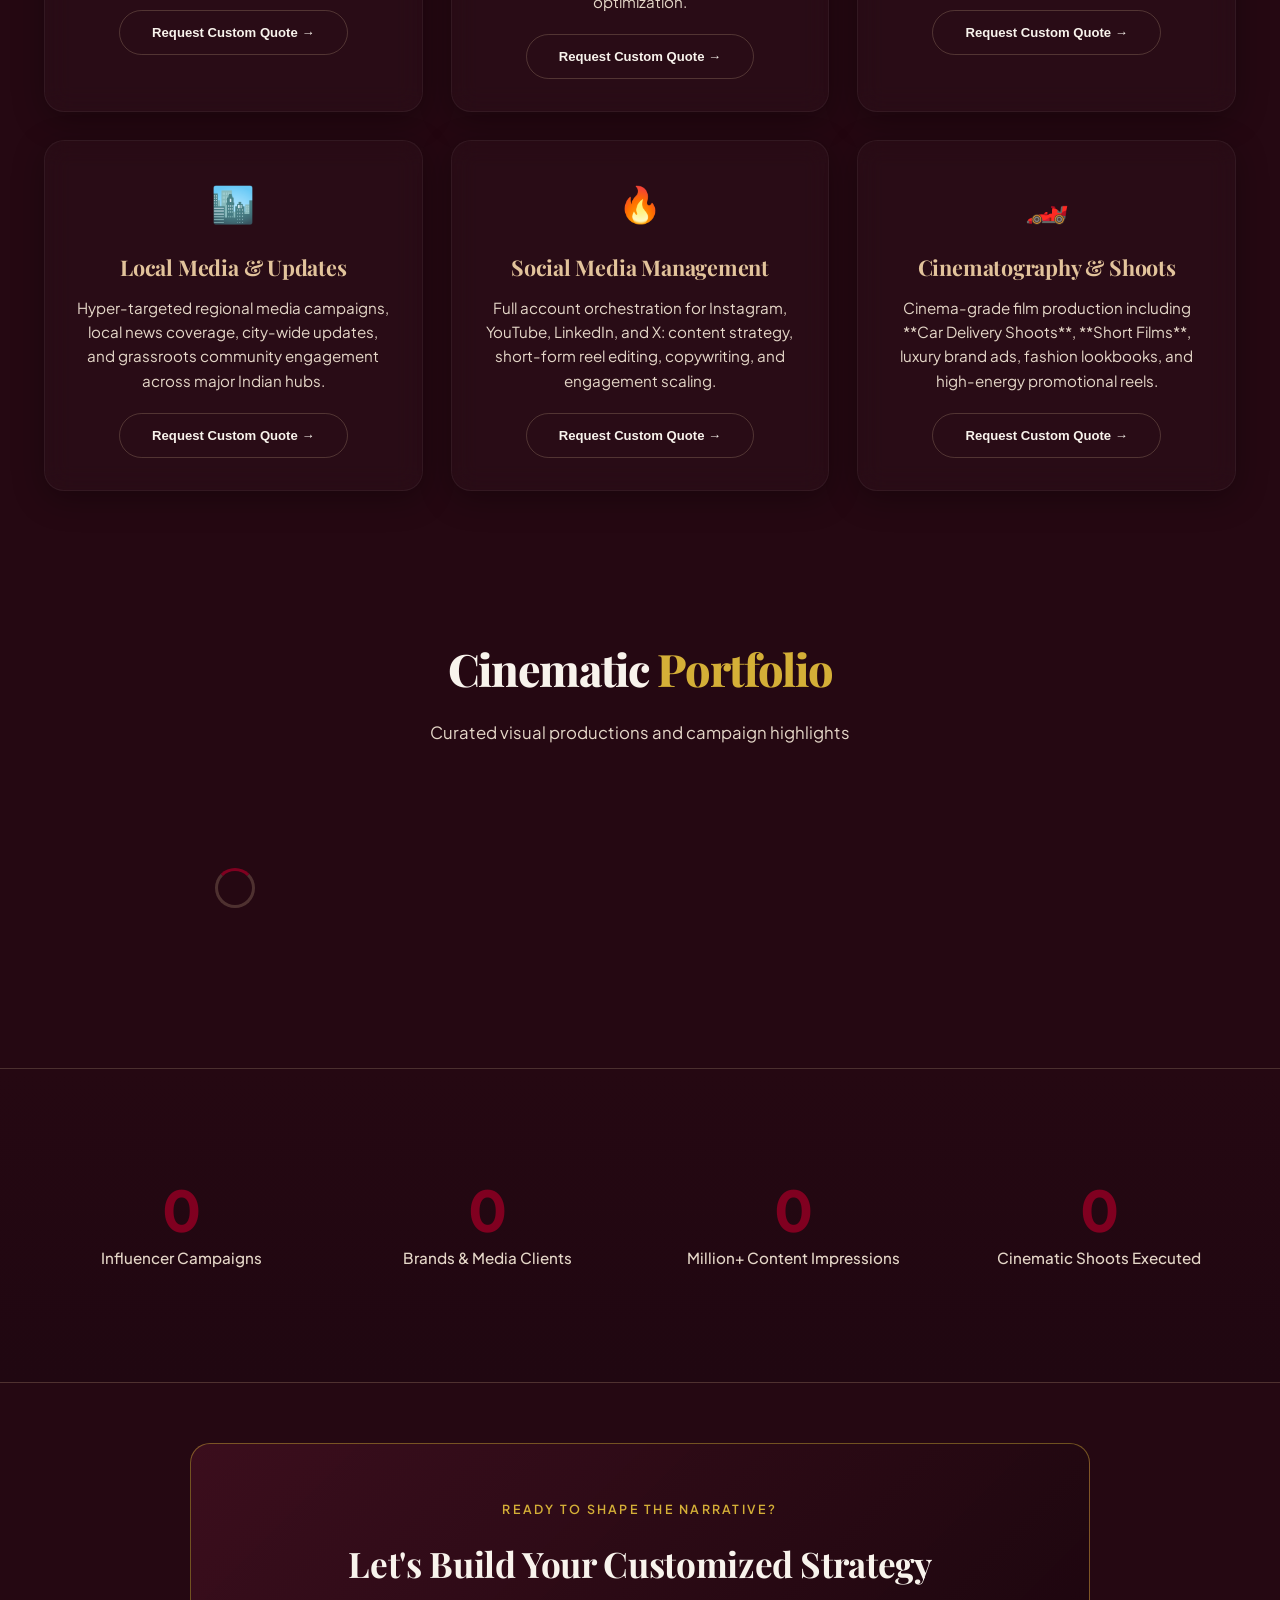
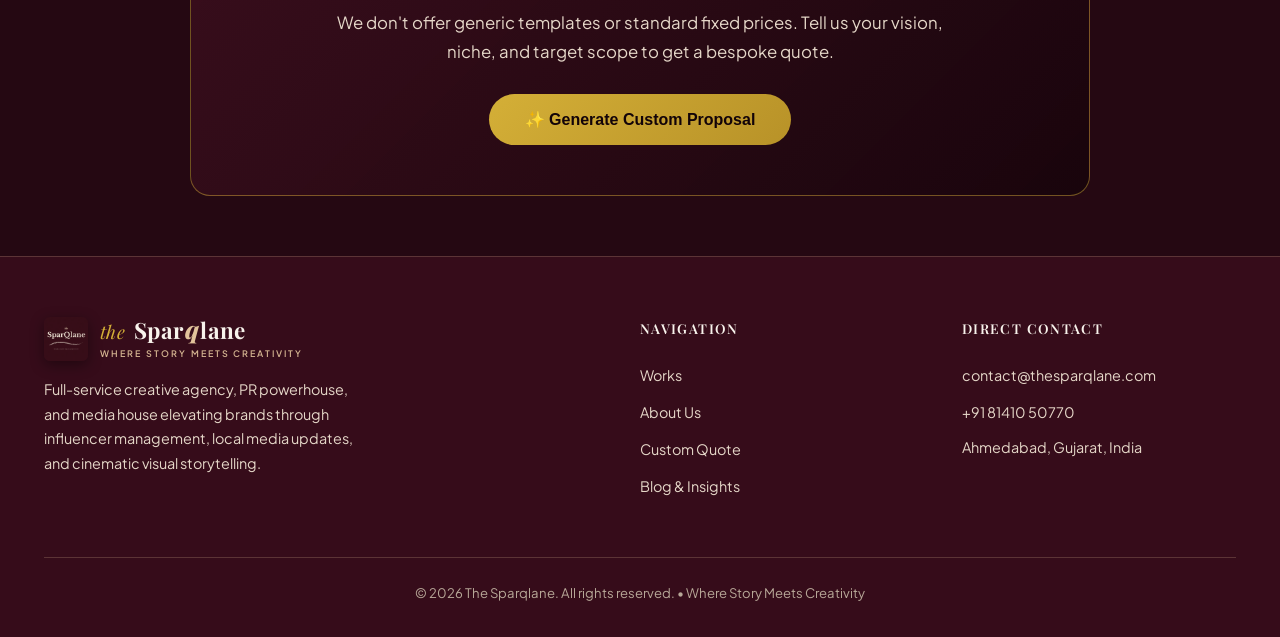
==== commit bb02d480: "Replace favicon.ico and app icons with official logo image" ====
--- a/frontend/index.html
+++ b/frontend/index.html
@@ -9,10 +9,10 @@
         content="The Sparqlane — Where Story Meets Creativity. Premier agency for Influencer Marketing, PR, Media House coverage, Local Media Updates, Social Media Management, and Cinematic Shoots (Car Delivery, Short Films).">
     <link rel="stylesheet" href="css/style.css">
 
-    <!-- Favicon & App Icons -->
-    <link rel="icon" type="image/x-icon" href="favicon.ico">
-    <link rel="icon" type="image/png" sizes="16x16" href="img/favicon-16x16.png">
-    <link rel="icon" type="image/png" sizes="32x32" href="img/favicon-32x32.png">
+    <!-- Favicon & App Icons (Official Logo) -->
+    <link rel="icon" type="image/png" href="img/logo.png">
+    <link rel="shortcut icon" href="favicon.ico">
+    <link rel="apple-touch-icon" href="img/logo.png">
 
     <!-- Open Graph / Facebook -->
     <meta property="og:type" content="website">
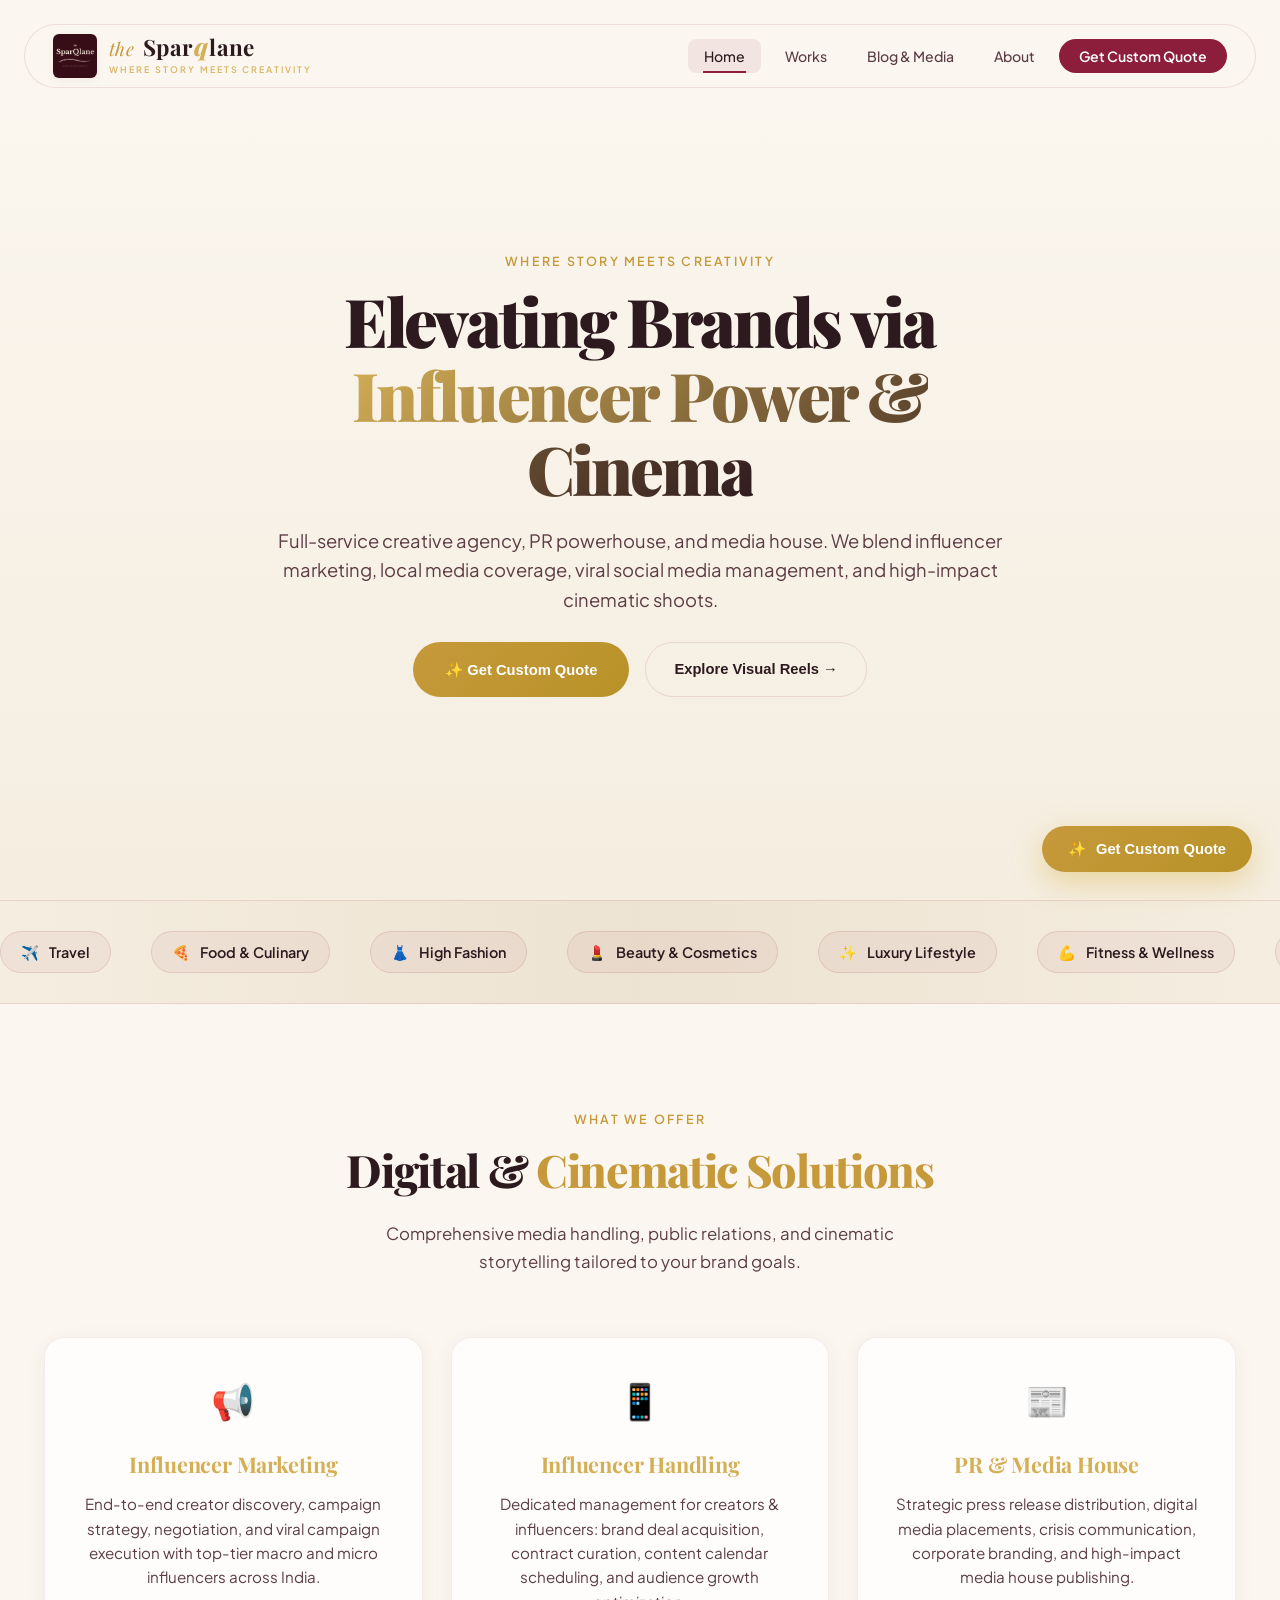
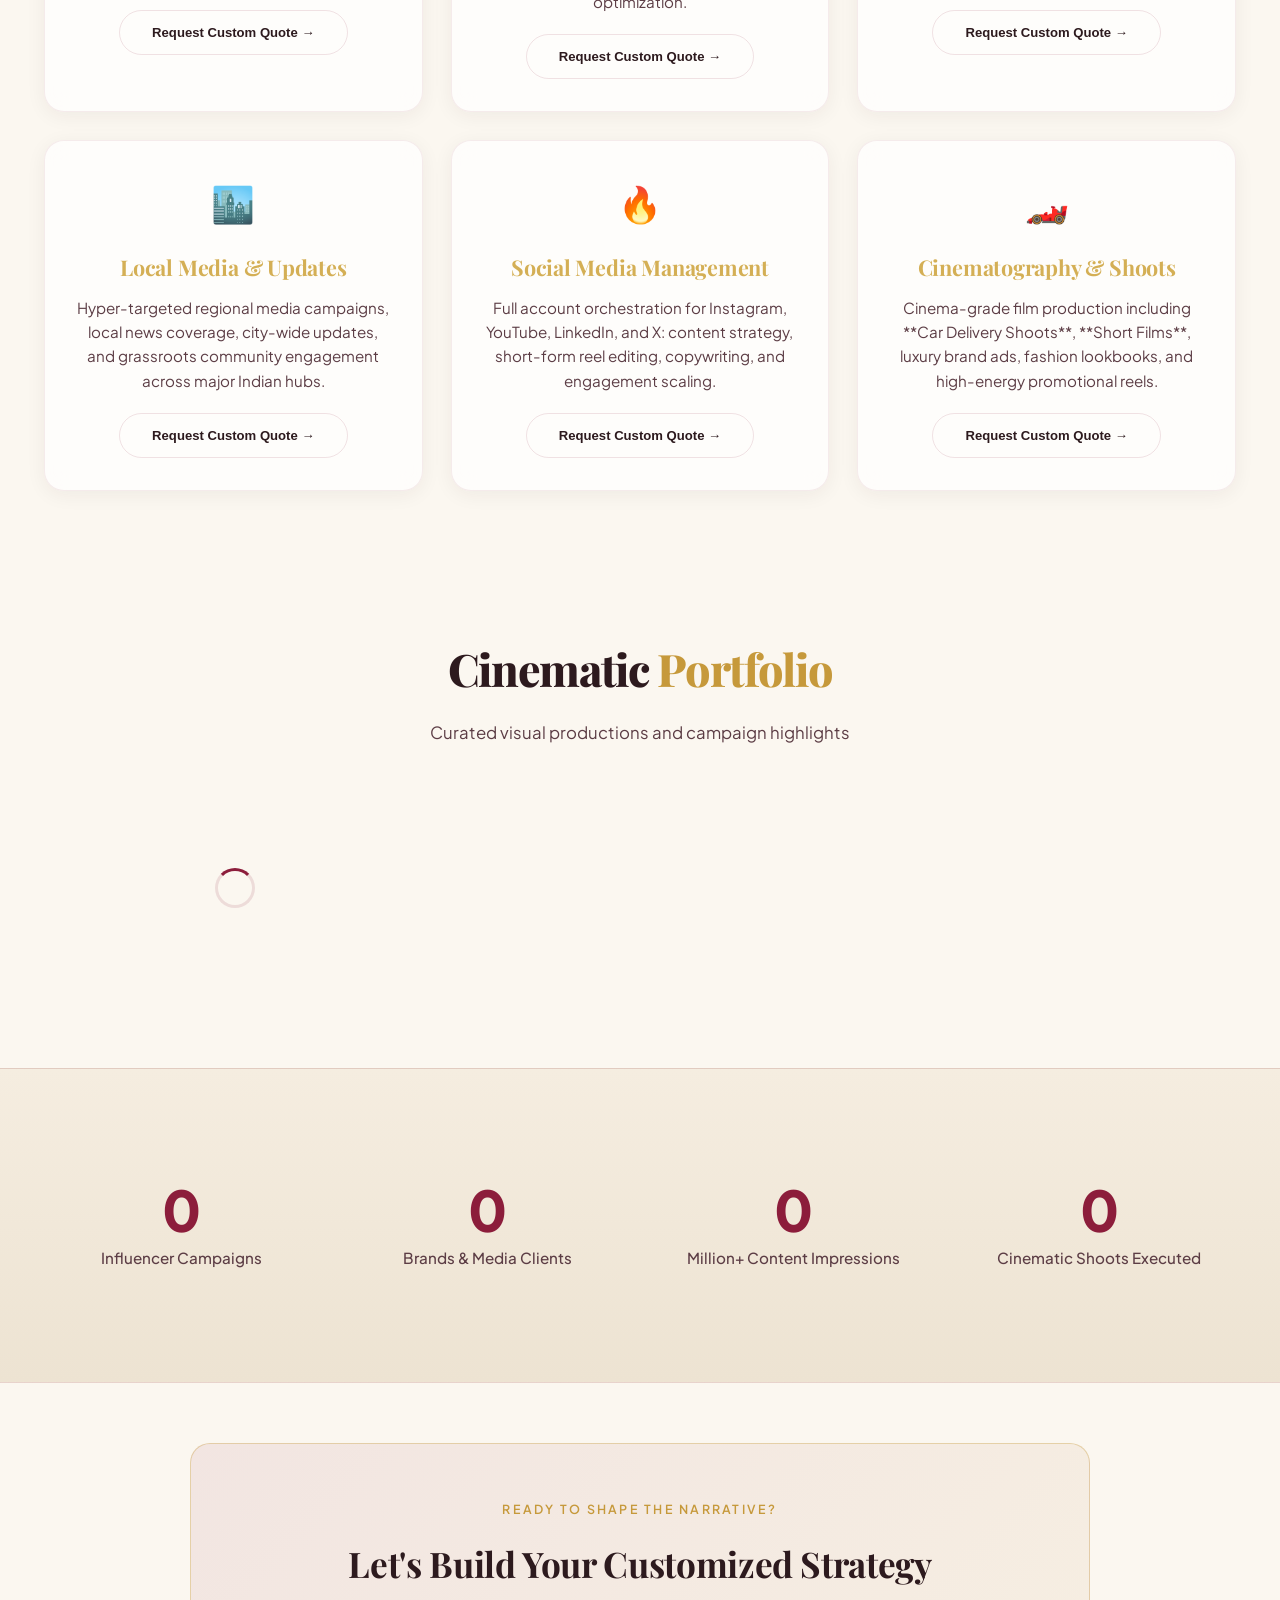
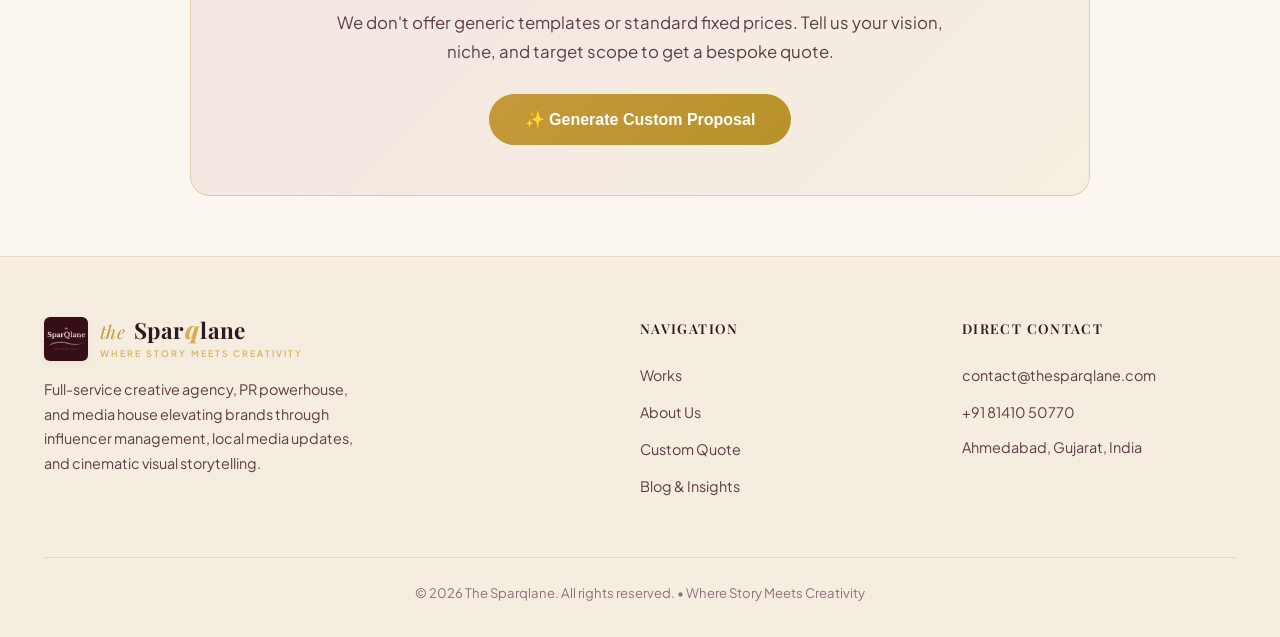
==== commit 83788028: "Optimize codebase for Vercel deployment, fix config validation, and clean build artifacts" ====
--- a/frontend/index.html
+++ b/frontend/index.html
@@ -85,7 +85,7 @@
             </p>
 
             <div class="hero-buttons animate-entrance stagger-5" style="display:flex; gap:16px; justify-content:center; flex-wrap:wrap;">
-                <button onclick="openQuoteModal()" class="btn btn-primary btn-glow-pulse" style="background: linear-gradient(135deg, var(--gold), #b89228); color:#120308; font-weight:700; padding: 14px 32px; border-radius: 40px;">
+                <button onclick="openQuoteModal()" class="btn btn-primary btn-glow-pulse" style="background: linear-gradient(135deg, var(--gold), #b89228); color:#FFFFFF; font-weight:700; padding: 14px 32px; border-radius: 40px;">
                     ✨ Get Custom Quote
                 </button>
                 <a href="works.html" class="btn btn-secondary" style="border-radius: 40px; padding: 14px 28px; border-color: var(--border);">
@@ -205,7 +205,7 @@
     </section>
 
     <!-- ── Agency Performance Impact ──────────────────────────────────────── -->
-    <section class="stats-section section" style="padding: 80px 0; background: linear-gradient(180deg, var(--bg-primary), #200711);">
+    <section class="stats-section section" style="padding: 80px 0; background: linear-gradient(180deg, var(--bg-secondary), #EDE3D2);">
         <div class="container">
             <div class="stats-grid">
                 <div class="stat-item fade-in">
@@ -231,13 +231,13 @@
     <!-- ── Custom Quote CTA Banner ────────────────────────────────────────── -->
     <section class="section" style="padding: 60px 0;">
         <div class="container">
-            <div class="quote-card-builder" style="text-align: center; max-width: 900px; margin: 0 auto; background: linear-gradient(135deg, rgba(65,16,32,0.8), rgba(24,5,12,0.9)); border: 1px solid var(--border-light); padding: 50px 30px;">
+            <div class="quote-card-builder" style="text-align: center; max-width: 900px; margin: 0 auto; background: linear-gradient(135deg, rgba(140,29,59,0.08), rgba(198,153,59,0.08)); border: 1px solid var(--border-light); padding: 50px 30px;">
                 <span class="tagline-sub">READY TO SHAPE THE NARRATIVE?</span>
                 <h2 style="font-size: 2.2rem; color: var(--text-primary); margin: 12px 0 16px;">Let's Build Your Customized Strategy</h2>
                 <p style="color: var(--text-secondary); max-width: 620px; margin: 0 auto 28px; font-size: 1.05rem;">
                     We don't offer generic templates or standard fixed prices. Tell us your vision, niche, and target scope to get a bespoke quote.
                 </p>
-                <button onclick="openQuoteModal()" class="btn btn-primary btn-glow-pulse" style="background: linear-gradient(135deg, var(--gold), #b89228); color:#120308; font-weight:700; font-size: 1rem; padding: 16px 36px; border-radius: 50px;">
+                <button onclick="openQuoteModal()" class="btn btn-primary btn-glow-pulse" style="background: linear-gradient(135deg, var(--gold), #b89228); color:#FFFFFF; font-weight:700; font-size: 1rem; padding: 16px 36px; border-radius: 50px;">
                     ✨ Generate Custom Proposal
                 </button>
             </div>
--- a/frontend/css/style.css
+++ b/frontend/css/style.css
@@ -1,7 +1,7 @@
 /* ═══════════════════════════════════════════════════════════════════════════════
    THE SPARQLANE — Creative Agency, PR & Media House
    WHERE STORY MEETS CREATIVITY
-   Color Palette: Deep Wine Burgundy (#250812 / #360C1A) + Off-White Cream (#F8F3EC) + Warm Sand Gold (#D4AF37 / #E2C39B)
+   Color Palette: Soft Cream (#FBF7F0 / #F5EDE0) + Refined Burgundy (#6B1128 / #8C1D3B) + Warm Gold (#C6993B / #D4AF55)
    Fonts: Playfair Display & Plus Jakarta Sans (Google Fonts)
    ═══════════════════════════════════════════════════════════════════════════════ */
 
@@ -9,45 +9,45 @@
 
 /* ── CSS Custom Properties ─────────────────────────────────────────────────── */
 :root {
-    --bg-primary: #250812;
-    --bg-secondary: #360C1A;
-    --bg-card: rgba(54, 12, 26, 0.78);
-    --bg-card-hover: rgba(75, 17, 36, 0.9);
-    --bg-glass: rgba(37, 8, 18, 0.92);
-    --text-primary: #F8F3EC;
-    --text-secondary: #E5D7C8;
-    --text-muted: #B8A898;
-    --accent: #800020;
-    --accent-hover: #9E0A2D;
-    --accent-glow: rgba(128, 0, 32, 0.4);
-    --accent-subtle: rgba(128, 0, 32, 0.15);
+    --bg-primary: #FBF7F0;
+    --bg-secondary: #F5EDE0;
+    --bg-card: rgba(255, 255, 255, 0.85);
+    --bg-card-hover: rgba(255, 255, 255, 0.95);
+    --bg-glass: rgba(251, 247, 240, 0.92);
+    --text-primary: #2D1A1E;
+    --text-secondary: #5C3D45;
+    --text-muted: #8E7078;
+    --accent: #8C1D3B;
+    --accent-hover: #A82848;
+    --accent-glow: rgba(140, 29, 59, 0.25);
+    --accent-subtle: rgba(140, 29, 59, 0.08);
     --beige: #F8F3EC;
     --beige-light: #FFFDF9;
-    --beige-muted: #E5D7C8;
-    --gold: #D4AF37;
-    --gold-bright: #E2C39B;
-    --gold-glow: rgba(212, 175, 55, 0.35);
-    --gold-subtle: rgba(212, 175, 55, 0.12);
-    --border: rgba(226, 195, 155, 0.22);
-    --border-light: rgba(212, 175, 55, 0.45);
-    --success: #10b981;
-    --error: #ef4444;
+    --beige-muted: #E8DDD0;
+    --gold: #C6993B;
+    --gold-bright: #D4AF55;
+    --gold-glow: rgba(198, 153, 59, 0.2);
+    --gold-subtle: rgba(198, 153, 59, 0.1);
+    --border: rgba(140, 29, 59, 0.12);
+    --border-light: rgba(198, 153, 59, 0.35);
+    --success: #059669;
+    --error: #dc2626;
     --radius-sm: 8px;
     --radius-md: 14px;
     --radius-lg: 20px;
     --radius-xl: 28px;
-    --shadow-sm: 0 4px 14px rgba(0,0,0,0.4);
-    --shadow-md: 0 12px 40px rgba(0,0,0,0.6);
-    --shadow-lg: 0 20px 60px rgba(0,0,0,0.75);
-    --shadow-glow: 0 0 35px rgba(212, 175, 55, 0.2);
+    --shadow-sm: 0 2px 8px rgba(45, 26, 30, 0.06);
+    --shadow-md: 0 8px 30px rgba(45, 26, 30, 0.1);
+    --shadow-lg: 0 16px 48px rgba(45, 26, 30, 0.14);
+    --shadow-glow: 0 0 30px rgba(198, 153, 59, 0.12);
     --transition: 0.3s cubic-bezier(0.4, 0, 0.2, 1);
     --transition-fast: 0.15s ease;
     --max-width: 1240px;
     --nav-height: 88px;
 
     /* Secondary highlights */
-    --secondary-accent: #E2C39B;
-    --secondary-accent-glow: rgba(226, 195, 155, 0.25);
+    --secondary-accent: #D4AF55;
+    --secondary-accent-glow: rgba(212, 175, 85, 0.18);
 }
 
 /* ── Reset & Base ──────────────────────────────────────────────────────────── */
@@ -67,6 +67,8 @@
 body {
     font-family: 'Plus Jakarta Sans', -apple-system, BlinkMacSystemFont, sans-serif;
     background: var(--bg-primary);
+    background-image: linear-gradient(180deg, var(--bg-primary) 0%, var(--bg-secondary) 100%);
+    background-attachment: fixed;
     color: var(--text-primary);
     line-height: 1.7;
     overflow-x: hidden;
@@ -108,14 +110,14 @@
     width: 8px;
 }
 ::-webkit-scrollbar-track {
-    background: var(--bg-primary);
+    background: var(--bg-secondary);
 }
 ::-webkit-scrollbar-thumb {
-    background: var(--border-light);
+    background: rgba(140, 29, 59, 0.2);
     border-radius: 4px;
 }
 ::-webkit-scrollbar-thumb:hover {
-    background: var(--text-muted);
+    background: rgba(140, 29, 59, 0.35);
 }
 
 /* ── Utility Classes ──────────────────────────────────────────────────────── */
@@ -248,7 +250,7 @@
     align-items: center;
     justify-content: center;
     font-size: 0.9rem;
-    color: var(--bg-primary);
+    color: #FFFFFF;
     font-weight: 900;
 }
 
@@ -289,7 +291,7 @@
 
 .nav-links a.nav-cta {
     background: var(--accent);
-    color: #ffffff;
+    color: #FFFFFF;
     font-weight: 600;
     padding: 8px 20px;
     border-radius: 9999px;
@@ -297,7 +299,7 @@
 
 .nav-links a.nav-cta:hover {
     background: var(--accent-hover);
-    color: var(--bg-primary);
+    color: #FFFFFF;
 }
 
 /* Mobile menu toggle */
@@ -349,14 +351,14 @@
     left: -50%;
     width: 200%;
     height: 200%;
-    background: radial-gradient(circle at 50% 50%, rgba(229, 184, 66, 0.05) 0%, transparent 60%);
+    background: radial-gradient(circle at 50% 50%, rgba(198, 153, 59, 0.06) 0%, transparent 60%);
     pointer-events: none;
     display: none; /* Removed generic AI glow */
 }
 
 @keyframes heroGlow {
-    0%   { transform: translate(0, 0) scale(1); opacity: 0.4; }
-    100% { transform: translate(-5%, 5%) scale(1.1); opacity: 0.6; }
+    0%   { transform: translate(0, 0) scale(1); opacity: 0.3; }
+    100% { transform: translate(-5%, 5%) scale(1.1); opacity: 0.5; }
 }
 
 .hero-content {
@@ -473,12 +475,12 @@
 
 .btn-primary {
     background: var(--accent);
-    color: #ffffff;
+    color: #FFFFFF;
 }
 
 .btn-primary:hover {
     background: var(--accent-hover);
-    color: #ffffff;
+    color: #FFFFFF;
     transform: translateY(-2px);
     box-shadow: 0 8px 24px var(--accent-glow);
 }
@@ -557,7 +559,7 @@
     transform: translate(-50%, -50%);
     width: 56px;
     height: 56px;
-    background: linear-gradient(135deg, rgba(229, 184, 66, 0.9), rgba(168, 124, 17, 0.9));
+    background: linear-gradient(135deg, var(--accent), var(--accent-hover));
     border-radius: 50%;
     display: flex;
     align-items: center;
@@ -573,7 +575,7 @@
     height: 0;
     border-style: solid;
     border-width: 10px 0 10px 18px;
-    border-color: transparent transparent transparent var(--bg-primary);
+    border-color: transparent transparent transparent #FFFFFF;
     margin-left: 3px;
 }
 
@@ -754,7 +756,7 @@
 
 .footer-social a:hover {
     background: var(--accent);
-    color: var(--bg-primary);
+    color: #FFFFFF;
     border-color: var(--accent);
     transform: translateY(-2px);
 }
@@ -792,7 +794,7 @@
 .filter-btn:hover,
 .filter-btn.active {
     background: var(--accent);
-    color: var(--bg-primary);
+    color: #FFFFFF;
     border-color: var(--accent);
 }
 
@@ -810,7 +812,7 @@
     left: 0;
     width: 100%;
     height: 100%;
-    background: rgba(0, 0, 0, 0.95);
+    background: rgba(45, 26, 30, 0.92);
     z-index: 9999;
     align-items: center;
     justify-content: center;
@@ -859,7 +861,7 @@
 
 .lightbox-close:hover {
     background: var(--accent);
-    color: var(--bg-primary);
+    color: #FFFFFF;
 }
 
 /* ── Contact / Hire Form ───────────────────────────────────────────────────── */
@@ -911,7 +913,7 @@
     width: 44px;
     height: 44px;
     background: var(--accent-subtle);
-    border: 1px solid rgba(139, 92, 246, 0.15);
+    border: 1px solid rgba(140, 29, 59, 0.15);
     border-radius: var(--radius-md);
     display: flex;
     align-items: center;
@@ -1005,7 +1007,7 @@
     justify-content: center;
     margin: 0 auto 20px;
     font-size: 1.8rem;
-    color: var(--bg-primary);
+    color: #FFFFFF;
 }
 
 .form-success h3 {
@@ -1058,7 +1060,7 @@
     left: 50%;
     transform: translateX(-50%);
     background: var(--accent);
-    color: var(--bg-primary);
+    color: #FFFFFF;
     padding: 6px 20px;
     font-size: 0.72rem;
     font-weight: 700;
@@ -1402,7 +1404,7 @@
 
 .admin-tab.active {
     background: var(--accent);
-    color: var(--bg-primary);
+    color: #FFFFFF;
 }
 
 .admin-panel {
@@ -1622,7 +1624,7 @@
         top: var(--nav-height);
         left: 0;
         right: 0;
-        background: rgba(10, 10, 10, 0.98);
+        background: rgba(251, 247, 240, 0.98);
         backdrop-filter: blur(20px);
         flex-direction: column;
         padding: 24px;
@@ -1711,18 +1713,18 @@
 
 /* Glassmorphism Styles */
 .glass-card {
-    background: rgba(255, 255, 255, 0.02) !important;
+    background: rgba(255, 255, 255, 0.7) !important;
     backdrop-filter: blur(12px) !important;
     -webkit-backdrop-filter: blur(12px) !important;
-    border: 1px solid rgba(255, 255, 255, 0.05) !important;
-    box-shadow: 0 8px 32px 0 rgba(0, 0, 0, 0.3) !important;
+    border: 1px solid rgba(140, 29, 59, 0.08) !important;
+    box-shadow: 0 4px 20px rgba(45, 26, 30, 0.06) !important;
     transition: transform 0.4s cubic-bezier(0.165, 0.84, 0.44, 1), border-color 0.4s ease, box-shadow 0.4s ease !important;
 }
 
 .glass-card:hover {
     transform: translateY(-8px) scale(1.02) !important;
-    border-color: rgba(6, 182, 212, 0.4) !important;
-    box-shadow: 0 20px 45px rgba(0, 0, 0, 0.4), 0 0 30px rgba(6, 182, 212, 0.15) !important;
+    border-color: rgba(140, 29, 59, 0.2) !important;
+    box-shadow: 0 12px 36px rgba(45, 26, 30, 0.1), 0 0 20px rgba(198, 153, 59, 0.1) !important;
 }
 
 /* Floating Orb Backgrounds */
@@ -1841,11 +1843,11 @@
 @keyframes pulseBtnGlow {
     0% {
         transform: scale(1);
-        box-shadow: 0 0 15px rgba(139, 92, 246, 0.4);
+        box-shadow: 0 0 15px rgba(140, 29, 59, 0.3);
     }
     100% {
         transform: scale(1.04);
-        box-shadow: 0 0 25px rgba(139, 92, 246, 0.7);
+        box-shadow: 0 0 25px rgba(140, 29, 59, 0.4);
     }
 }
 
@@ -1905,7 +1907,7 @@
     width: 280px;
     height: 280px;
     border-radius: var(--radius-xl);
-    background: linear-gradient(135deg, rgba(139, 92, 246, 0.15), rgba(6, 182, 212, 0.15));
+    background: linear-gradient(135deg, rgba(140, 29, 59, 0.08), rgba(198, 153, 59, 0.08));
     border: 1px solid var(--border-light);
     display: flex;
     align-items: center;
@@ -1924,7 +1926,7 @@
     left: -50%;
     width: 200%;
     height: 200%;
-    background: radial-gradient(circle, rgba(6, 182, 212, 0.15) 0%, transparent 60%);
+    background: radial-gradient(circle, rgba(198, 153, 59, 0.12) 0%, transparent 60%);
     animation: rotateGlow 15s linear infinite;
     pointer-events: none;
 }
@@ -1959,7 +1961,7 @@
 
 .mastery-bar-track {
     height: 8px;
-    background: rgba(255, 255, 255, 0.05);
+    background: rgba(140, 29, 59, 0.06);
     border-radius: 100px;
     overflow: hidden;
     position: relative;
@@ -1985,7 +1987,7 @@
     padding: 32px 24px;
     text-align: center;
     border-radius: var(--radius-lg);
-    background: rgba(14, 13, 53, 0.4);
+    background: rgba(255, 255, 255, 0.6);
 }
 
 .workflow-step-num {
@@ -2054,7 +2056,7 @@
 }
 
 .timeline-content {
-    background: rgba(14, 13, 53, 0.4);
+    background: rgba(255, 255, 255, 0.6);
     padding: 20px;
     border-radius: var(--radius-md);
     border: 1px solid var(--border);
@@ -2073,7 +2075,7 @@
 /* About CTA Panel */
 .about-cta-panel {
     text-align: center;
-    background: linear-gradient(135deg, rgba(139, 92, 246, 0.1), rgba(6, 182, 212, 0.1));
+    background: linear-gradient(135deg, rgba(140, 29, 59, 0.06), rgba(198, 153, 59, 0.06));
     border: 1px solid var(--border-light);
     border-radius: var(--radius-xl);
     padding: 60px 40px;
@@ -2299,7 +2301,7 @@
 /* Niche Ticker Marquee */
 .niche-ticker-section {
     padding: 30px 0;
-    background: linear-gradient(90deg, #120308, #280914, #120308);
+    background: linear-gradient(90deg, #F5EDE0, #EDE3D2, #F5EDE0);
     border-top: 1px solid var(--border);
     border-bottom: 1px solid var(--border);
     overflow: hidden;
@@ -2319,7 +2321,7 @@
     align-items: center;
     gap: 10px;
     padding: 8px 20px;
-    background: rgba(212, 175, 55, 0.08);
+    background: rgba(140, 29, 59, 0.05);
     border: 1px solid var(--border);
     border-radius: 40px;
     font-size: 0.9rem;
@@ -2348,7 +2350,7 @@
     right: 28px;
     z-index: 999;
     background: linear-gradient(135deg, var(--gold), #b89228);
-    color: #120308;
+    color: #FFFFFF;
     font-weight: 700;
     font-size: 0.92rem;
     padding: 14px 26px;
@@ -2376,7 +2378,7 @@
 .quote-modal-overlay {
     position: fixed;
     inset: 0;
-    background: rgba(12, 2, 6, 0.85);
+    background: rgba(45, 26, 30, 0.65);
     backdrop-filter: blur(12px);
     z-index: 10000;
     display: flex;
@@ -2412,7 +2414,7 @@
     position: absolute;
     top: 24px;
     right: 24px;
-    background: rgba(255, 255, 255, 0.08);
+    background: rgba(140, 29, 59, 0.08);
     border: 1px solid var(--border);
     color: var(--text-primary);
     width: 36px;
@@ -2459,7 +2461,7 @@
 .quote-chip-label {
     display: inline-block;
     padding: 10px 18px;
-    background: rgba(255, 255, 255, 0.04);
+    background: rgba(140, 29, 59, 0.04);
     border: 1px solid var(--border);
     border-radius: 30px;
     font-size: 0.88rem;
@@ -2468,7 +2470,7 @@
     transition: var(--transition);
 }
 .quote-chip-item input:checked + .quote-chip-label {
-    background: linear-gradient(135deg, var(--gold-subtle), rgba(140, 30, 56, 0.25));
+    background: linear-gradient(135deg, var(--gold-subtle), rgba(140, 29, 59, 0.12));
     border-color: var(--gold);
     color: var(--gold-bright);
     font-weight: 600;
